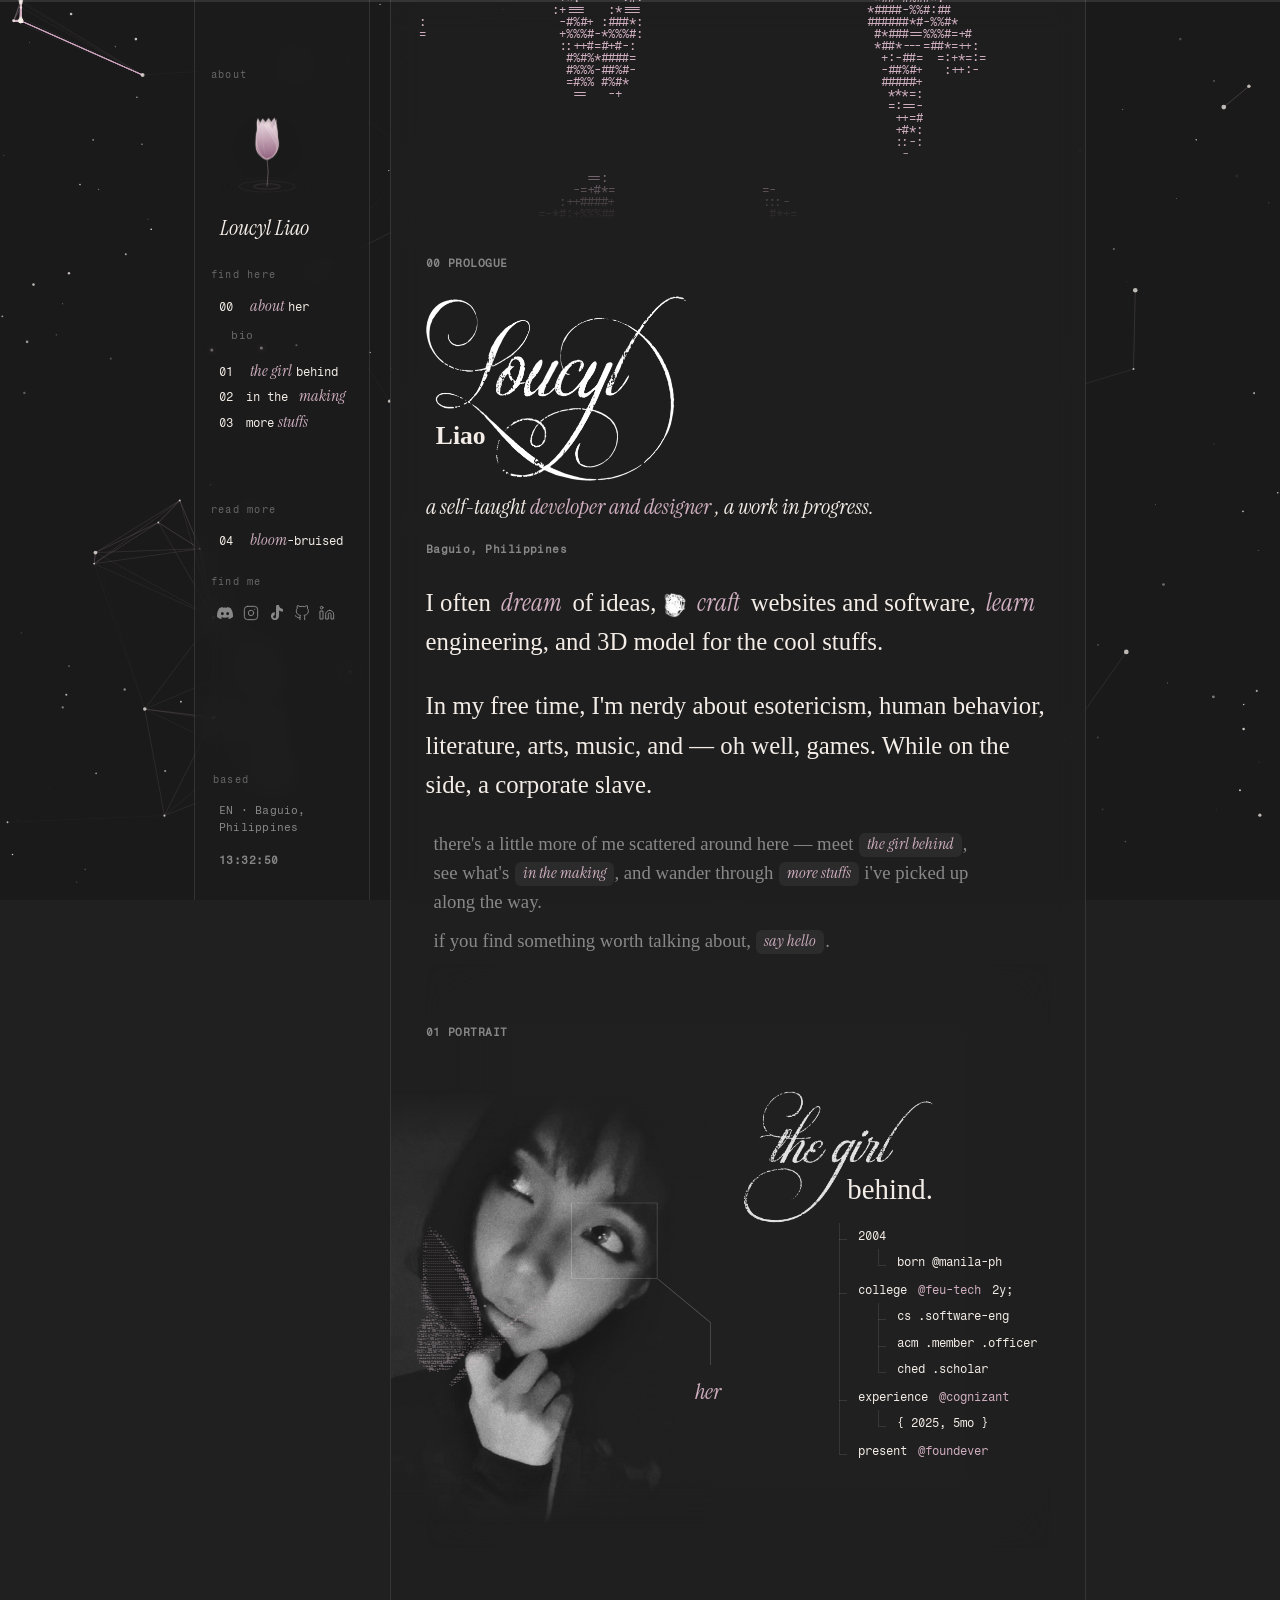
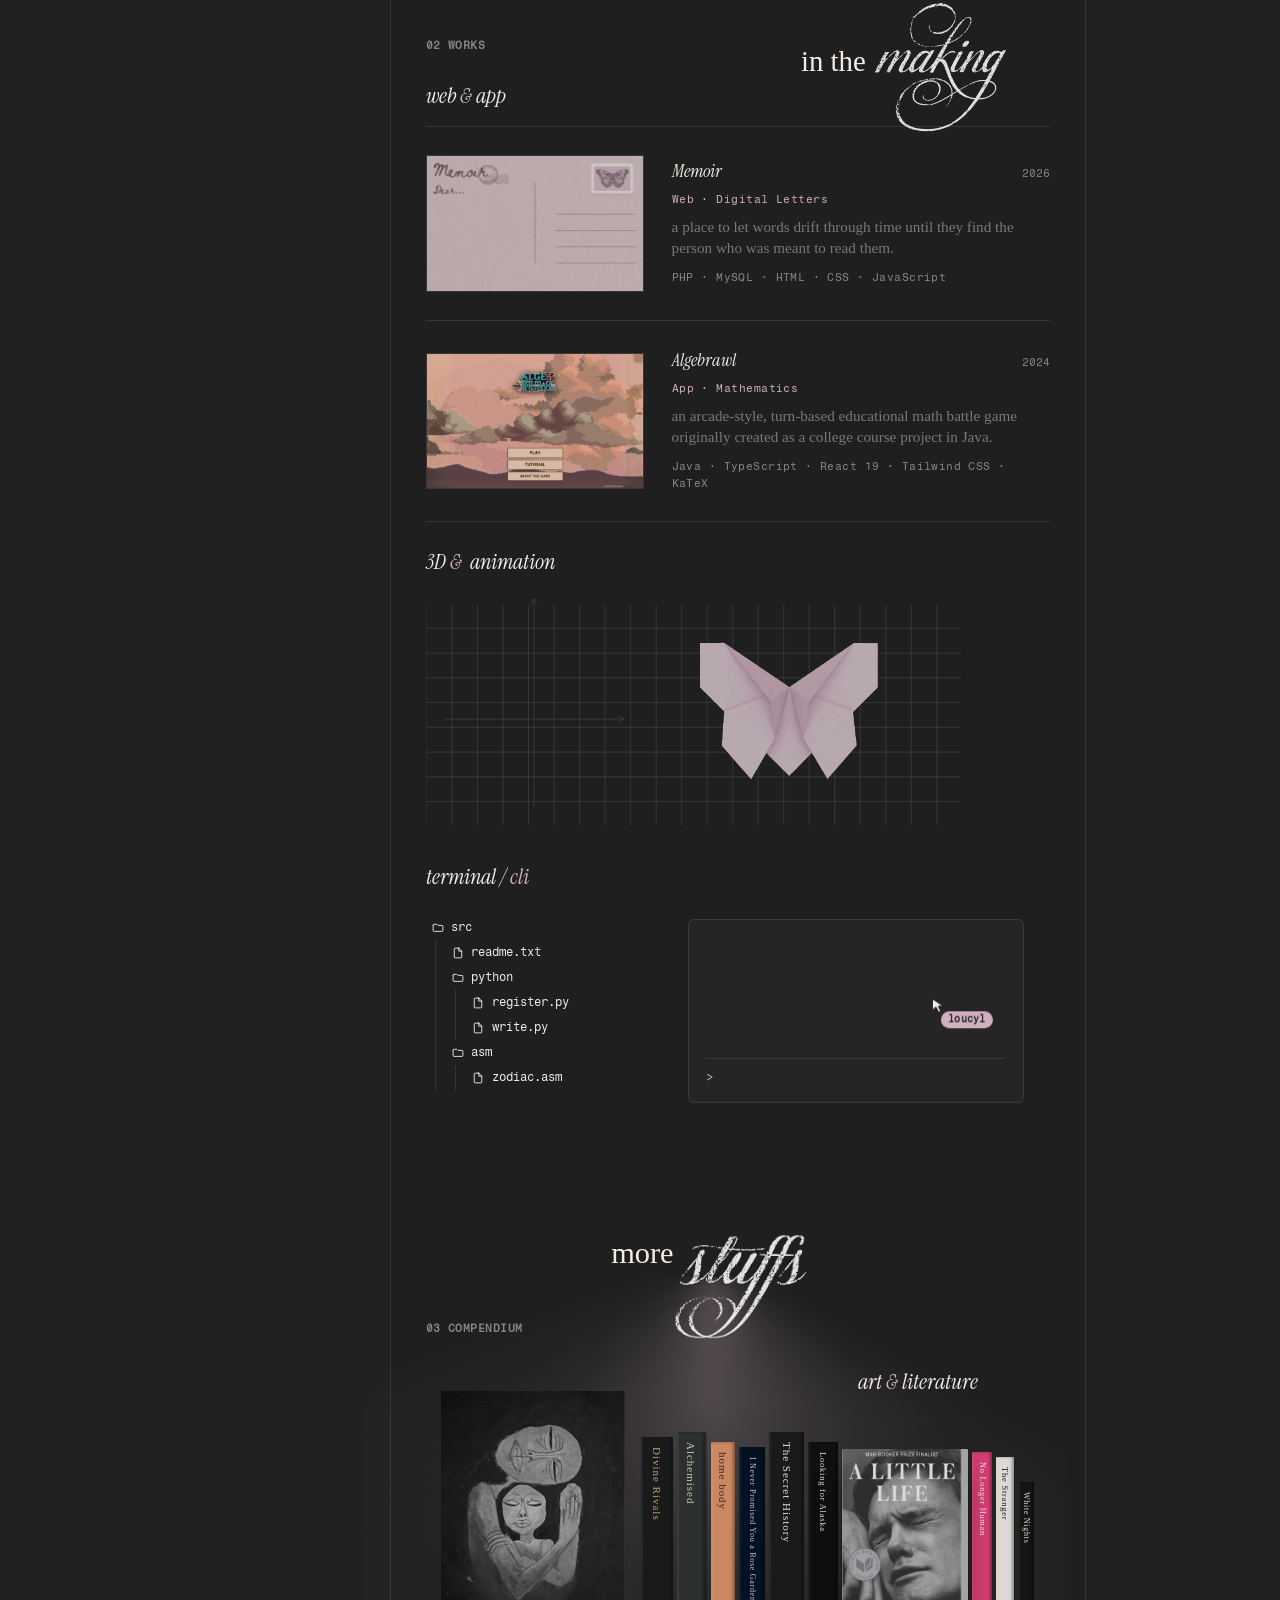
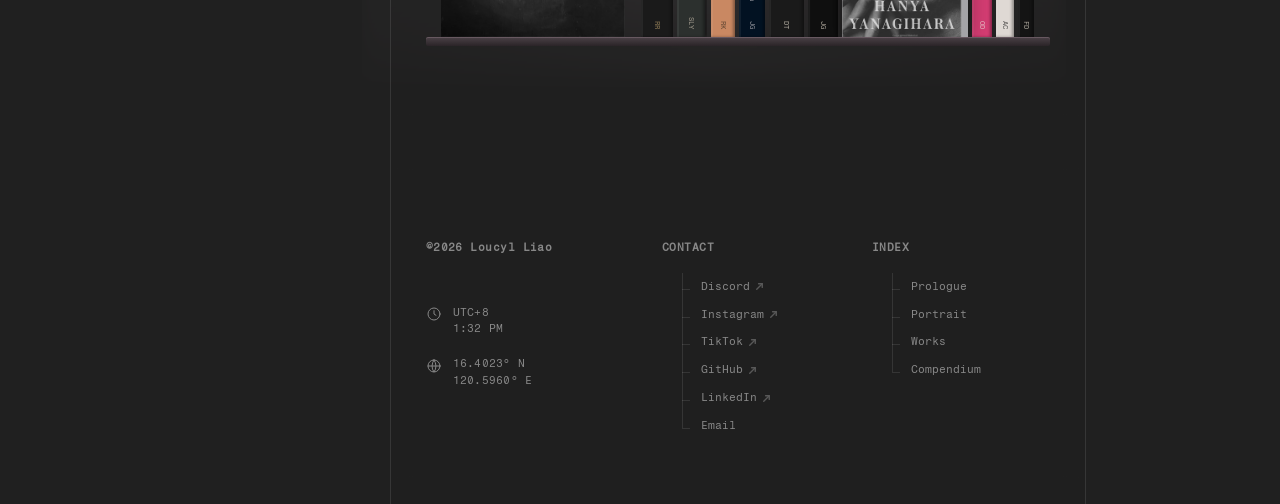
==== index.html @ 908c6b2d "updated metadata" ====
<!DOCTYPE html>
    <html lang="en">
        <head>
        <meta charset="UTF-8">
        <meta name="viewport" content="width=device-width, initial-scale=1">
        <meta name="theme-color" content="#d0afc0">

        <title>Loucyl Liao</title>
        <meta name="description" content="meet the girl behind, see what's in the making, wander through more stuffs i've picked up along the way, or say hello at liaoloucyl@gmail.com">
        <meta name="author" content="Loucyl Liao">
        <meta name="robots" content="index, follow">

        <link rel="canonical" href="https://loucyl.space/">

        <link rel="icon" href="/favicon.ico" sizes="any">
        <link rel="icon" type="image/png" href="attachments/logo.png">
        <link rel="apple-touch-icon" href="attachments/logo.png">

        <meta property="og:type" content="profile">
        <meta property="og:title" content="Loucyl Liao">
        <meta property="og:description" content="developer and designer, a work in progress.">
        <meta property="og:url" content="https://loucyl.space/">
        <meta property="og:image" content="https://loucyl.space/attachments/loucyl_profile.png">
        <meta property="og:image:alt" content="Loucyl Liao">

        <meta name="twitter:card" content="summary">
        <meta name="twitter:title" content="Loucyl Liao">
        <meta name="twitter:description" content="developer and designer, a work in progress.">
        <meta name="twitter:image" content="https://loucyl.space/attachments/loucyl_profile.png">
        <meta name="twitter:image:alt" content="Loucyl Liao">

        <link rel="stylesheet" href="https://cdnjs.cloudflare.com/ajax/libs/KaTeX/0.16.9/katex.min.css">
        <script defer src="https://cdnjs.cloudflare.com/ajax/libs/KaTeX/0.16.9/katex.min.js"></script>
        <script src="https://unpkg.com/lenis@1.1.14/dist/lenis.min.js"></script>

        <link rel="stylesheet" href="style.css">
        <link rel="stylesheet" href="mobile.css">

        <script type="application/ld+json">
        {
            "@context": "https://schema.org",
            "@type": "ProfilePage",
            "mainEntity": {
                "@type": "Person",
                "@id": "https://loucyl.space/#person",
                "name": "Loucyl Liao",
                "description": "Developer and designer based in Baguio, Philippines.",
                "url": "https://loucyl.space/",
                "image": "https://loucyl.space/attachments/loucyl_profile.png",
                "sameAs": [
                    "https://github.com/loucylliao",
                    "https://www.linkedin.com/in/loucylliao",
                    "https://www.instagram.com/lovceyl",
                    "https://www.tiktok.com/@loucyl"
                ]
            }
        }
        </script>
    </head>
    <body>
        <div class="page-progress" aria-hidden="true"><span id="page-progress-bar"></span></div>
        <header class="mobile-header">
            <div class="mobile-progress" aria-hidden="true"><span id="mobile-progress-bar"></span></div>
            <img src="attachments/logo.png" alt="">
            <a href="#intro" class="mobile-brand">Loucyl Liao</a>
            <button class="mobile-menu-btn" id="mobile-menu-btn" type="button"
                    aria-label="Open menu" aria-expanded="false" aria-controls="sidebar">
                <svg viewBox="0 0 24 24" fill="none" stroke="currentColor" stroke-width="1.5" stroke-linecap="round" aria-hidden="true">
                    <path d="M5 9h14M5 15h14"/>
                </svg>
            </button>
        </header>
        <div class="sidebar-scrim" id="sidebar-scrim"></div>

        <nav class="sidebar" id="sidebar" aria-label="Sidebar">
            <p class="sidebar-label">about</p>
            <canvas id="lotus-logo" class="sidebar-logo"></canvas>
            <h2 class="hero-subtitle">Loucyl Liao</h2>

            <div class="sidebar-nav-wrap sidebar-nav-wrap--sections">
                <p class="sidebar-label">find here</p>
                <ol class="nav-list">

                    <li class="nav-item" data-section="intro">
                        <a href="#intro"><span class="nav-num">00</span><span class="accent">about</span>her</a>
                        <ul class="sub-nav">
                            <li data-spot="#intro .bio:not(.bio-closer)">bio</li>
                        </ul>
                    </li>

                    <li class="nav-item" data-section="about">
                        <a href="#about"><span class="nav-num">01</span><span class="accent">the girl</span> behind</a>
                        <ul class="sub-nav">
                            <li data-spot="#about .tree > li:nth-child(2)">college</li>
                            <li data-spot="#about .tree > li:nth-child(3)">experience</li>
                            <li data-spot="#about .her-button">biography</li>
                        </ul>
                    </li>

                    <li class="nav-item" data-section="projects">
                        <a href="#projects"><span class="nav-num">02</span><span class="nav-title">in the <span class="accent">making</span></span></a>
                        <ul class="sub-nav">
                            <li data-spot="#projects .project-list">web &amp; app</li>
                            <li data-spot="#projects .art-section">3D &amp; animation</li>
                            <li data-spot="#terminal-demo .file-tree">terminal/cli</li>
                        </ul>
                    </li>

                    <li class="nav-item" data-section="more_stuffs">
                        <a href="#more_stuffs"><span class="nav-num">03</span>more <span class="accent">stuffs</span></a>
                        <ul class="sub-nav">
                            <li data-spot=".shelf-painting">painting</li>
                            <li data-spot=".shelf-books .book-group">library</li>
                        </ul>
                    </li>
                </ol>
            </div>

            <div class="sidebar-nav-wrap">
                <p class="sidebar-label">read more</p>
                <ol class="nav-list">
                    <li class="nav-item">
                        <a class="nav-item-link--joined" href="#about" data-project="biography">
                            <span class="nav-num">04</span><span><span class="accent">bloom</span>-bruised</span>
                        </a>
                    </li>
                </ol>
            </div>

            <div class="sidebar-social-wrap">
                <p class="sidebar-label">find me</p>
                <div class="sidebar-social">
                    <a href="https://discord.com/users/1308114843513000000" target="_blank" rel="noopener" aria-label="Discord">
                        <svg viewBox="0 0 24 24" fill="currentColor" aria-hidden="true">
                            <path d="M20.317 4.37a19.79 19.79 0 0 0-4.885-1.515.074.074 0 0 0-.079.037c-.21.375-.444.864-.608 1.25a18.27 18.27 0 0 0-5.487 0 12.64 12.64 0 0 0-.617-1.25.077.077 0 0 0-.079-.037A19.736 19.736 0 0 0 3.677 4.37a.07.07 0 0 0-.032.027C.533 9.046-.32 13.58.099 18.057a.082.082 0 0 0 .031.057 19.9 19.9 0 0 0 5.993 3.03.078.078 0 0 0 .084-.028 14.09 14.09 0 0 0 1.226-1.994.076.076 0 0 0-.041-.106 13.107 13.107 0 0 1-1.872-.892.077.077 0 0 1-.008-.128 10.2 10.2 0 0 0 .372-.292.074.074 0 0 1 .077-.01c3.928 1.793 8.18 1.793 12.062 0a.074.074 0 0 1 .078.01c.12.098.246.198.373.292a.077.077 0 0 1-.006.127 12.299 12.299 0 0 1-1.873.892.077.077 0 0 0-.041.107c.36.698.772 1.362 1.225 1.993a.076.076 0 0 0 .084.028 19.839 19.839 0 0 0 6.002-3.03.077.077 0 0 0 .032-.054c.5-5.177-.838-9.674-3.549-13.66a.061.061 0 0 0-.031-.03zM8.02 15.33c-1.183 0-2.157-1.085-2.157-2.419 0-1.333.956-2.419 2.157-2.419 1.21 0 2.176 1.096 2.157 2.42 0 1.333-.956 2.418-2.157 2.418zm7.975 0c-1.183 0-2.157-1.085-2.157-2.419 0-1.333.955-2.419 2.157-2.419 1.21 0 2.176 1.096 2.157 2.42 0 1.333-.946 2.418-2.157 2.418z"/>
                        </svg>
                    </a>
                    <a href="https://instagram.com/lovceyl" target="_blank" rel="noopener" aria-label="Instagram">
                        <svg viewBox="0 0 24 24" fill="none" stroke="currentColor" stroke-width="1.5" stroke-linecap="round" stroke-linejoin="round" aria-hidden="true">
                            <rect x="2" y="2" width="20" height="20" rx="5" ry="5"/>
                            <path d="M16 11.37A4 4 0 1 1 12.63 8 4 4 0 0 1 16 11.37z"/>
                            <line x1="17.5" y1="6.5" x2="17.51" y2="6.5"/>
                        </svg>
                    </a>
                    <a href="https://www.tiktok.com/@loucyl" target="_blank" rel="noopener" aria-label="TikTok">
                        <svg viewBox="0 0 24 24" fill="currentColor" aria-hidden="true">
                            <path d="M12.525.02c1.31-.02 2.61-.01 3.91-.02.08 1.53.63 3.09 1.75 4.17 1.12 1.11 2.7 1.62 4.24 1.79v4.03c-1.44-.05-2.89-.35-4.2-.97-.57-.26-1.1-.59-1.62-.93-.01 2.92.01 5.84-.02 8.75-.08 1.4-.54 2.79-1.51 3.82-1.55 1.71-4.02 2.25-6.24 1.74-2.28-.52-4.1-2.52-4.38-4.85-.04-.5-.06-1-.02-1.49.24-2.57 2.41-4.72 4.96-5.01.27-.03.54-.05.81-.04.01 1.48-.04 2.96-.04 4.44-1 .05-2.03.7-2.28 1.71-.29 1.04.3 2.19 1.3 2.58.98.4 2.28-.07 2.7-1.05.14-.25.16-.54.17-.83.01-4.61.01-9.21.01-13.82z"/>
                        </svg>
                    </a>
                    <a href="https://github.com/loucylliao" target="_blank" rel="noopener" aria-label="GitHub">
                        <svg viewBox="0 0 24 24" fill="none" stroke="currentColor" stroke-width="1.5" stroke-linecap="round" stroke-linejoin="round" aria-hidden="true">
                            <path d="M9 19c-5 1.5-5-2.5-7-3m14 6v-3.87a3.37 3.37 0 0 0-.94-2.61c3.14-.35 6.44-1.54 6.44-7A5.44 5.44 0 0 0 20 4.77 5.07 5.07 0 0 0 19.91 1S18.73.65 16 2.48a13.38 13.38 0 0 0-7 0C6.27.65 5.09 1 5.09 1A5.07 5.07 0 0 0 5 4.77a5.44 5.44 0 0 0-1.5 3.78c0 5.42 3.3 6.61 6.44 7A3.37 3.37 0 0 0 9 18.13V22"/>
                        </svg>
                    </a>
                    <a href="https://linkedin.com/in/loucylliao" target="_blank" rel="noopener" aria-label="LinkedIn">
                        <svg viewBox="0 0 24 24" fill="none" stroke="currentColor" stroke-width="1.5" stroke-linecap="round" stroke-linejoin="round" aria-hidden="true">
                            <path d="M16 8a6 6 0 0 1 6 6v7h-4v-7a2 2 0 0 0-2-2 2 2 0 0 0-2 2v7h-4v-7a6 6 0 0 1 6-6z"/>
                            <rect x="2" y="9" width="4" height="12"/>
                            <circle cx="4" cy="4" r="2"/>
                        </svg>
                    </a>
                </div>
            </div>

            <div class="sidebar-bottom">
                <div class="sidebar-footer">
                    <p class="sidebar-label">based</p>
                    <p class="sidebar-locale">EN · Baguio,<br>Philippines</p>
                    <p class="sidebar-clock" id="sidebar-clock">--:--:-- --</p>
                </div>

            </div>

            <button class="sidebar-close" type="button" aria-label="Close menu">
                <svg viewBox="0 0 12 12" fill="none" stroke="currentColor" stroke-width="1.4" stroke-linecap="round" aria-hidden="true">
                    <path d="M2.5 2.5 L9.5 9.5 M9.5 2.5 L2.5 9.5"/>
                </svg>
            </button>
        </nav>



        <main class="main-content">
            <div class="ascii-banner">
                <pre id="ascii-animation"></pre>
            </div>
        <div class="content-wrapper">

            <!-- Hero Section -->
            <section id="intro" class="hero">
                <p class="section-title">00 PROLOGUE</p>
                <h1 class="logo-heading">
                    <span class="logo-img-wrap"><img src="attachments/texts/loucyl_text.png" alt="Loucyl" loading="eager" fetchpriority="high"></span>
                    <span class="logo-text">Liao</span>
                </h1>
                <h2 class="hero-subtitle">a self-taught<span class="accent">developer and designer</span>, a work in progress.</h2>
                <p class="section-title">Baguio, Philippines</p>
                <p class="bio">
                    I often <span class="accent">dream</span> of ideas, <img src="attachments/texts/scribble.gif" alt="" class="scribble-icon">
                    <span class="accent">craft</span> websites and software, <span class="accent">learn</span> engineering,
                    and 3D model for the cool stuffs.
                </p>
                <p class="bio">
                    In my free time, I'm nerdy about esotericism, human behavior,
                    literature, arts, music, and — oh well, games. While on the side, a corporate slave.
                </p>
                <p class="bio bio-closer">
                    there's a little more of me scattered around here —
                    meet <a class="bio-chip" href="#about">the girl behind</a>,
                    see what's <a class="bio-chip" href="#projects">in the making</a>,
                    and wander through <a class="bio-chip" href="#more_stuffs">more stuffs</a>
                    i've picked up along the way.
                </p>
                <p class="bio bio-closer">
                    if you find something worth talking about,
                    <a class="bio-chip" href="mailto:liaoloucyl@gmail.com">say hello</a>.
                </p>
            </section>

            <!-- About Section -->
            <section id="about" class="about">
                <h2 class="section-title">01 PORTRAIT</h2>

                <div class="portrait-wrap">
                    <img class="about-portrait" src="attachments/portrait.png" alt="loucyl" loading="eager" fetchpriority="high">
                    <pre id="butterfly-animation" class="ascii-butterfly"></pre>

                    <button class="her-button" type="button" data-project="biography" aria-label="Read her biography">
                        her
                    </button>
                </div>

                <div class="about-right">
                    <div class="about-logo">
                        <span class="logo-img-wrap"><img src="attachments/texts/the_girl.png" alt="the girl" loading="eager" fetchpriority="high"></span>
                        <span class="logo-text">behind.</span>
                    </div>

                    <ul class="tree">
                        <li>
                            <span class="tree-label">2004</span>
                            <ul>
                                <li><span class="tree-label">born @manila-ph</span></li>
                            </ul>
                        </li>
                        <li>
                            <span class="tree-label">college <span class="accent">@feu-tech</span> 2y;</span>
                            <ul>
                                <li><span class="tree-label">cs .software-eng</span></li>
                                <li><span class="tree-label">acm .member .officer</span></li>
                                <li><span class="tree-label">ched .scholar</span></li>
                            </ul>
                        </li>
                        <li>
                            <span class="tree-label">experience <span class="accent">@cognizant</span></span>
                            <ul>
                                <li><span class="tree-label">{ 2025, 5mo }</span></li>
                            </ul>
                        </li>
                        <li>
                            <span class="tree-label">present <span class="accent">@foundever</span></span>
                        </li>
                    </ul>
                </div>
            </section>

            <!-- Experience / Projects Section -->
            <section id="projects" class="projects">
                <h2 class="section-title">02 WORKS</h2>

                <div class="projects-header">
                    <h2 class="hero-subtitle">web<span class="accent">&</span>app</h2>
                    <div class="projects-logo">
                        <span class="logo-text">in the</span>
                        <span class="logo-img-wrap"><img src="attachments/texts/making.png" alt="making" loading="eager" fetchpriority="high"></span>
                    </div>
                </div>

                <ol class="project-list">
                    <li class="project-row" data-project="memoir" role="button" tabindex="0"
                        aria-label="Open Memoir project details">
                        <div class="project-thumb">
                            <img src="attachments/projects/memoir.png" alt="Memoir" loading="lazy">
                        </div>
                        <div class="project-body">
                            <div class="project-head">
                                <h3 class="project-name">Memoir</h3>
                                <span class="project-year-end">2026</span>
                            </div>
                            <p class="project-kind">Web · Digital Letters</p>
                            <p class="project-desc">
                                a place to let words drift through time
                                until they find the person who was meant to read them.
                            </p>
                            <p class="project-tags">PHP · MySQL · HTML · CSS · JavaScript</p>
                        </div>
                    </li>

                    <li class="project-row project-row--algebrawl" data-project="algebrawl" role="button" tabindex="0"
                        aria-label="Open Algebrawl project details">
                        <div class="project-thumb">
                            <img src="attachments/projects/algebrawl.png" alt="Algebrawl" loading="lazy">
                        </div>
                        <div class="project-body">
                            <div class="project-head">
                                <h3 class="project-name">Algebrawl</h3>
                                <span class="project-year-end">2024</span>
                            </div>
                            <p class="project-kind">App · Mathematics</p>
                            <p class="project-desc">
                                an arcade-style, turn-based educational math battle game
                                originally created as a college course project in Java.
                            </p>
                            <p class="project-tags">Java · TypeScript · React 19 · Tailwind CSS · KaTeX</p>
                        </div>
                    </li>
                </ol>

                <div class="art-section">
                    <div class="art-grid">

                        <figure class="art-item art-item-slot">
                            <canvas id="butterfly-curve"></canvas>
                        </figure>

                        <h2 class="art-subtitle">3D<span class="accent">&</span> animation</h2>

                        <span class="art-caption" id="curve-eq"></span>

                        <figure class="art-item art-item-butterfly">
                            <div class="art-butterfly-hybrid mode-static" id="art-butterfly-scene">
                                <img class="butterfly-layer butterfly-still" src="attachments/projects/butterfly_origami.png" alt="Butterfly origami (still)" loading="lazy">
                                <img class="butterfly-layer butterfly-gif" src="attachments/projects/butterfly_origami.gif" alt="" loading="lazy">
                                <canvas id="art-butterfly-canvas"></canvas>

                                <div class="hint hint--circle" style="--hint-top: 41%; --hint-left: 27%;">
                                    <span class="hint-dot"></span>
                                    <div class="hint-content"><p>click to play animation</p></div>
                                </div>

                                <div class="hint hint--square" style="--hint-top: 55%; --hint-left: 47%; --hint-delay: 0.5s;">
                                    <span class="hint-dot"></span>
                                    <div class="hint-content"><p>hold and grab</p></div>
                                </div>
                            </div>
                        </figure>
                    </div>
                </div>

                <!-- TERMINAL -->
                <h2 class="terminal-subtitle">terminal /<span class="accent">cli</span></h2>
                <div class="terminal-demo" id="terminal-demo">

                    <div class="file-tree">

                        <div class="tree-row tree-row--folder">
                            <svg class="tree-icon" viewBox="0 0 16 16" fill="none" stroke="currentColor" stroke-width="1.2" stroke-linecap="round" stroke-linejoin="round"><path d="M1.5 4.5v7a1 1 0 0 0 1 1h11a1 1 0 0 0 1-1v-6a1 1 0 0 0-1-1H8L6.5 3h-4a1 1 0 0 0-1 1z"/></svg>
                            <span>src</span>
                        </div>

                        <div class="tree-children">
                            <div class="tree-row tree-file" data-file="readme" data-type="txt">
                                <svg class="tree-icon" viewBox="0 0 16 16" fill="none" stroke="currentColor" stroke-width="1.2" stroke-linecap="round" stroke-linejoin="round"><path d="M9 1.5H4a1 1 0 0 0-1 1v11a1 1 0 0 0 1 1h8a1 1 0 0 0 1-1V5.5L9 1.5z"/><path d="M9 1.5v4h4"/></svg>
                                <span>readme.txt</span>
                            </div>
                            <div class="tree-row tree-row--folder">
                                <svg class="tree-icon" viewBox="0 0 16 16" fill="none" stroke="currentColor" stroke-width="1.2" stroke-linecap="round" stroke-linejoin="round"><path d="M1.5 4.5v7a1 1 0 0 0 1 1h11a1 1 0 0 0 1-1v-6a1 1 0 0 0-1-1H8L6.5 3h-4a1 1 0 0 0-1 1z"/></svg>
                                <span>python</span>
                            </div>

                            <div class="tree-children">
                                <div class="tree-row tree-file" data-file="register" data-type="py">
                                    <svg class="tree-icon" viewBox="0 0 16 16" fill="none" stroke="currentColor" stroke-width="1.2" stroke-linecap="round" stroke-linejoin="round"><path d="M9 1.5H4a1 1 0 0 0-1 1v11a1 1 0 0 0 1 1h8a1 1 0 0 0 1-1V5.5L9 1.5z"/><path d="M9 1.5v4h4"/></svg>
                                    <span>register.py</span>
                                </div>
                                <div class="tree-row tree-file" data-file="write" data-type="py">
                                    <svg class="tree-icon" viewBox="0 0 16 16" fill="none" stroke="currentColor" stroke-width="1.2" stroke-linecap="round" stroke-linejoin="round"><path d="M9 1.5H4a1 1 0 0 0-1 1v11a1 1 0 0 0 1 1h8a1 1 0 0 0 1-1V5.5L9 1.5z"/><path d="M9 1.5v4h4"/></svg>
                                    <span>write.py</span>
                                </div>
                            </div>

                            <div class="tree-row tree-row--folder">
                                <svg class="tree-icon" viewBox="0 0 16 16" fill="none" stroke="currentColor" stroke-width="1.2" stroke-linecap="round" stroke-linejoin="round"><path d="M1.5 4.5v7a1 1 0 0 0 1 1h11a1 1 0 0 0 1-1v-6a1 1 0 0 0-1-1H8L6.5 3h-4a1 1 0 0 0-1 1z"/></svg>
                                <span>asm</span>
                            </div>

                            <div class="tree-children">
                                <div class="tree-row tree-file" data-file="zodiac" data-type="asm">
                                    <svg class="tree-icon" viewBox="0 0 16 16" fill="none" stroke="currentColor" stroke-width="1.2" stroke-linecap="round" stroke-linejoin="round"><path d="M9 1.5H4a1 1 0 0 0-1 1v11a1 1 0 0 0 1 1h8a1 1 0 0 0 1-1V5.5L9 1.5z"/><path d="M9 1.5v4h4"/></svg>
                                    <span>zodiac.asm</span>
                                </div>
                            </div>
                        </div>
                    </div>

                    <div class="terminal terminal--preview">
                        <pre class="terminal-out"></pre>
                        <div class="terminal-prompt">
                            <span class="terminal-caret">&gt;</span>
                            <input class="terminal-in" type="text" autocomplete="off" autocorrect="off" autocapitalize="off" spellcheck="false" />
                        </div>
                    </div>

                </div>

            </section>

            <!-- More Stuffs Section -->
            <section id="more_stuffs" class="more_stuffs">
                <h2 class="section-title">03 COMPENDIUM</h2>

                <div class="more-stuffs-heading">
                    <span class="logo-text">more</span>
                    <span class="logo-img-wrap"><img src="attachments/texts/stuffs.png" alt="stuffs" loading="eager" fetchpriority="high"></span>
                    <div class="shelf-spotlight" aria-hidden="true"></div>
                </div>

                <h2 class="terminal-subtitle">art<span class="accent">&</span>literature</h2>

                <div class="shelf shelf-books">
                    <div class="shelf-row">

                        <figure class="shelf-painting">
                            <div class="art-thumb">
                                <img src="attachments/books_artwork/painting.png" alt="Painting" loading="lazy">
                            </div>
                        </figure>

                        <div class="book-group">
                            <button class="book book-divinerivals" type="button" data-title="Divine Rivals" data-author="Rebecca Ross" aria-label="Divine Rivals by Rebecca Ross">
                                <span class="book-spine" aria-hidden="true">
                                    <span class="book-title">Divine Rivals</span>
                                    <span class="book-author">RR</span>
                                </span>
                                <img class="book-cover" src="attachments/books_artwork/divinerivals.jpg" alt="" loading="lazy">
                            </button>
                            <button class="book book-alchemised" type="button" data-title="Alchemised" data-author="SenLinYu" aria-label="Alchemised by SenLinYu">
                                <span class="book-spine" aria-hidden="true">
                                    <span class="book-title">Alchemised</span>
                                    <span class="book-author">SLY</span>
                                </span>
                                <img class="book-cover" src="attachments/books_artwork/alchemised.jpg" alt="" loading="lazy">
                            </button>
                            <button class="book book-homebody" type="button" data-title="home body" data-author="Rupi Kaur" aria-label="home body by Rupi Kaur">
                                <span class="book-spine" aria-hidden="true">
                                    <span class="book-title">home body</span>
                                    <span class="book-author">RK</span>
                                </span>
                                <img class="book-cover" src="attachments/books_artwork/homebody.jpg" alt="" loading="lazy">
                            </button>
                            <button class="book book-ineverpromised" type="button" data-title="I Never Promised You a Rose Garden" data-author="Joanne Greenberg" aria-label="I Never Promised You a Rose Garden by Joanne Greenberg">
                                <span class="book-spine" aria-hidden="true">
                                    <span class="book-title">I Never Promised You a Rose Garden</span>
                                    <span class="book-author">JG</span>
                                </span>
                                <img class="book-cover" src="attachments/books_artwork/ineverpromisedyouarosegarden.jpg" alt="" loading="lazy">
                            </button>
                            <button class="book book-thesecrethistory" type="button" data-title="The Secret History" data-author="Donna Tartt" aria-label="The Secret History by Donna Tartt">
                                <span class="book-spine" aria-hidden="true">
                                    <span class="book-title">The Secret History</span>
                                    <span class="book-author">DT</span>
                                </span>
                                <img class="book-cover" src="attachments/books_artwork/thesecrethistory.jpg" alt="" loading="lazy">
                            </button>
                        </div>

                        <div class="book-group">
                            <button class="book book-lookingforalaska" type="button" data-title="Looking for Alaska" data-author="John Green" aria-label="Looking for Alaska by John Green">
                                <span class="book-spine" aria-hidden="true">
                                    <span class="book-title">Looking for Alaska</span>
                                    <span class="book-author">JG</span>
                                </span>
                                <img class="book-cover" src="attachments/books_artwork/lookingforalaska.jpg" alt="" loading="lazy">
                            </button>
                            <button class="book book-alittlelife is-front" type="button" data-title="A Little Life" data-author="Hanya Yanagihara" aria-label="A Little Life by Hanya Yanagihara">
                                <span class="book-spine" aria-hidden="true">
                                    <span class="book-title">A Little Life</span>
                                    <span class="book-author">HY</span>
                                </span>
                                <img class="book-cover" src="attachments/books_artwork/alittlelife.jpg" alt="" loading="lazy">
                            </button>
                            <button class="book book-nolongerhuman" type="button" data-title="No Longer Human" data-author="Osamu Dazai" aria-label="No Longer Human by Osamu Dazai">
                                <span class="book-spine" aria-hidden="true">
                                    <span class="book-title">No Longer Human</span>
                                    <span class="book-author">OD</span>
                                </span>
                                <img class="book-cover" src="attachments/books_artwork/nolongerhuman.jpg" alt="" loading="lazy">
                            </button>
                            <button class="book book-thestranger" type="button" data-title="The Stranger" data-author="Albert Camus" aria-label="The Stranger by Albert Camus">
                                <span class="book-spine" aria-hidden="true">
                                    <span class="book-title">The Stranger</span>
                                    <span class="book-author">AC</span>
                                </span>
                                <img class="book-cover" src="attachments/books_artwork/thestranger.jpg" alt="" loading="lazy">
                            </button>
                            <button class="book book-whitenights" type="button" data-title="White Nights" data-author="Fyodor Dostoevsky" aria-label="White Nights by Fyodor Dostoevsky">
                                <span class="book-spine" aria-hidden="true">
                                    <span class="book-title">White Nights</span>
                                    <span class="book-author">FD</span>
                                </span>
                                <img class="book-cover" src="attachments/books_artwork/whitenights.jpg" alt="" loading="lazy">
                            </button>
                        </div>

                    </div>
                    <div class="shelf-board" aria-hidden="true"></div>
                </div>
            </section>
        </div>
        </main>

        <footer class="site-footer">
            <div class="footer-grid">

                <div class="footer-id">
                    <p class="footer-copyright">©2026 Loucyl Liao</p>

                    <div class="footer-meta">
                        <div class="footer-meta-row">
                            <svg class="footer-meta-icon" viewBox="0 0 24 24" fill="none" stroke="currentColor" stroke-width="1.5" stroke-linecap="round" stroke-linejoin="round">
                                <circle cx="12" cy="12" r="9"/>
                                <path d="M12 7v5l3 2"/>
                            </svg>
                            <div class="footer-meta-text">
                                <span>UTC+8</span>
                                <span class="footer-clock" id="footer-clock">--:-- --</span>
                            </div>
                        </div>

                        <div class="footer-meta-row">
                            <svg class="footer-meta-icon" viewBox="0 0 24 24" fill="none" stroke="currentColor" stroke-width="1.5" stroke-linecap="round" stroke-linejoin="round">
                                <circle cx="12" cy="12" r="9"/>
                                <path d="M3 12h18"/>
                                <path d="M12 3a15 15 0 0 1 0 18 15 15 0 0 1 0-18z"/>
                            </svg>
                            <div class="footer-meta-text">
                                <span>16.4023° N</span>
                                <span>120.5960° E</span>
                            </div>
                        </div>
                    </div>
                </div>

                <div class="footer-col">
                    <p class="footer-label">CONTACT</p>
                    <ul class="footer-list">
                        <li><a href="https://discord.com/users/1308114843513000000" target="_blank" rel="noopener">Discord<svg class="footer-arrow" viewBox="0 0 12 12" fill="none" stroke="currentColor" stroke-width="1.5" stroke-linecap="round" stroke-linejoin="round"><path d="M3 9L9 3"/><path d="M5 3h4v4"/></svg></a></li>
                        <li><a href="https://instagram.com/lovceyl" target="_blank" rel="noopener">Instagram<svg class="footer-arrow" viewBox="0 0 12 12" fill="none" stroke="currentColor" stroke-width="1.5" stroke-linecap="round" stroke-linejoin="round"><path d="M3 9L9 3"/><path d="M5 3h4v4"/></svg></a></li>
                        <li><a href="https://www.tiktok.com/@loucyl" target="_blank" rel="noopener">TikTok<svg class="footer-arrow" viewBox="0 0 12 12" fill="none" stroke="currentColor" stroke-width="1.5" stroke-linecap="round" stroke-linejoin="round"><path d="M3 9L9 3"/><path d="M5 3h4v4"/></svg></a></li>
                        <li><a href="https://github.com/loucylliao" target="_blank" rel="noopener">GitHub<svg class="footer-arrow" viewBox="0 0 12 12" fill="none" stroke="currentColor" stroke-width="1.5" stroke-linecap="round" stroke-linejoin="round"><path d="M3 9L9 3"/><path d="M5 3h4v4"/></svg></a></li>
                        <li><a href="https://linkedin.com/in/loucylliao" target="_blank" rel="noopener">LinkedIn<svg class="footer-arrow" viewBox="0 0 12 12" fill="none" stroke="currentColor" stroke-width="1.5" stroke-linecap="round" stroke-linejoin="round"><path d="M3 9L9 3"/><path d="M5 3h4v4"/></svg></a></li>
                        <li><a href="mailto:liaoloucyl@gmail.com">Email</a></li>
                    </ul>
                </div>

                <div class="footer-col">
                    <p class="footer-label">INDEX</p>
                    <ul class="footer-list">
                        <li><a href="#intro">Prologue</a></li>
                        <li><a href="#about">Portrait</a></li>
                        <li><a href="#projects">Works</a></li>
                        <li><a href="#more_stuffs">Compendium</a></li>
                    </ul>
                </div>

            </div>
        </footer>

        <!-- TERMINAL MODAL -->
        <div class="terminal-modal" id="terminal-modal" hidden>
            <div class="terminal-modal-backdrop" data-terminal-close></div>

            <div class="terminal-modal-window" role="dialog" aria-modal="true" aria-labelledby="terminal-modal-label">
                <div class="terminal-modal-header">
                    <span class="terminal-modal-title" id="terminal-modal-label">
                        loucyl@admin: ~
                        <span class="terminal-modal-file" id="terminal-modal-file"></span>
                    </span>
                    <button class="terminal-modal-close" type="button" aria-label="Close terminal" data-terminal-close>
                        <svg viewBox="0 0 16 16" fill="none" stroke="currentColor" stroke-width="1.5"
                             stroke-linecap="round" aria-hidden="true">
                            <path d="M4 4L12 12M12 4L4 12"/>
                        </svg>
                    </button>
                </div>

                <pre class="terminal-out" id="terminal-modal-out"></pre>

                <div class="terminal-prompt">
                    <span class="terminal-caret">&gt;</span>
                    <input class="terminal-in" id="terminal-modal-in" type="text"
                           autocomplete="off" autocorrect="off" autocapitalize="off" spellcheck="false" />
                </div>
            </div>
        </div>

        <!-- PROJECT DETAIL SHEET -->
        <div class="project-sheet" id="project-sheet" hidden data-lenis-prevent>
            <div class="project-sheet-scrim" data-project-close></div>

            <article class="project-sheet-panel" role="dialog" aria-modal="true" aria-labelledby="project-sheet-title">
                <div class="sheet-progress" aria-hidden="true"><span id="sheet-progress-bar"></span></div>
                <header class="project-sheet-bar">
                    <span class="project-sheet-crumb">
                        <span class="crumb-name">Loucyl Liao</span>
                        <span class="crumb-sep">—</span>
                        <span class="crumb-project" id="project-sheet-crumb"></span>
                    </span>
                    <div class="project-sheet-actions">
                        <button class="project-sheet-fs" id="project-sheet-fs" type="button"
                            aria-label="Enter full screen" aria-pressed="false" hidden>
                            <svg class="fs-icon fs-icon--enter" viewBox="0 0 12 12" fill="none" stroke="currentColor"
                                stroke-width="1.4" stroke-linecap="round" stroke-linejoin="round" aria-hidden="true">
                                <path d="M1.5 4.5 V1.5 H4.5 M7.5 1.5 H10.5 V4.5 M10.5 7.5 V10.5 H7.5 M4.5 10.5 H1.5 V7.5"/>
                            </svg>
                            <svg class="fs-icon fs-icon--exit" viewBox="0 0 12 12" fill="none" stroke="currentColor"
                                stroke-width="1.4" stroke-linecap="round" stroke-linejoin="round" aria-hidden="true">
                                <path d="M4.5 1.5 V4.5 H1.5 M10.5 4.5 H7.5 V1.5 M7.5 10.5 V7.5 H10.5 M1.5 7.5 H4.5 V10.5"/>
                            </svg>
                        </button>
                        <button class="project-sheet-close" type="button" data-project-close aria-label="Close project">
                            <kbd>esc</kbd>
                            <svg viewBox="0 0 12 12" fill="none" stroke="currentColor" stroke-width="1.4"
                                stroke-linecap="round" aria-hidden="true">
                                <path d="M2.5 2.5 L9.5 9.5 M9.5 2.5 L2.5 9.5"/>
                            </svg>
                        </button>
                    </div>
                </header>

                <div class="project-sheet-scroll" data-lenis-prevent>
                    <div class="project-sheet-sandbox" id="project-sheet-sandbox">
                        <div class="project-body">
                            <p class="project-section-title">00 SANDBOX</p>
                        </div>
                        <figure class="project-sheet-banner" id="project-sheet-banner-figure">
                            <img id="project-sheet-banner" src="" alt="" loading="lazy">
                            <iframe
                                id="project-sheet-iframe"
                                src="about:blank"
                                title="Project preview"
                                loading="lazy"
                                sandbox="allow-scripts allow-same-origin"
                            ></iframe>
                        </figure>
                    </div>

                    <!-- ============ MEMOIR ============ -->
                    <section class="project-section" data-section="memoir" data-crumb="Memoir" hidden data-lenis-prevent>
                        <p class="project-sheet-meta">Web · Digital Letters</p>
                        <h2 class="project-sheet-title"><span class="accent">Memoir</span> — digital writing web app for letters that are meant to be found later.</h2>

                        <div class="project-body">
                            <div class="project-body-section">
                                <p class="project-section-title">01 BACKGROUND</p>
                                <p class="project-section-desc">
                                    This project began as a learning ground. It started with something
                                    as simple as building a login and sign-up system and connecting it
                                    to a database. I taught myself PHP and MySQL from scratch, figuring
                                    out authentication, sessions, database structures, and the rest of
                                    the backend as I built.
                                </p>
                                <p class="project-section-desc">
                                    Somewhere along the way, the project became a creative playground.
                                    I explored JavaScript animations and interactive effects, learned
                                    3D modeling, and experimented with different ways of bringing the
                                    interface to life. What began as an exercise in backend development
                                    gradually grew into a place where I could bring all those things
                                    together.
                                </p>
                            </div>
                            <div class="project-body-section">
                                <p class="project-section-title">02 CONCEPT</p>
                                <p class="project-section-desc">
                                    Memoir began with a question I never quite knew how to answer —
                                    do I say this now, or do I wait? And if I wait, what am I waiting
                                    for? A better moment? A little more courage? The moment when
                                    someone is finally ready to hear what I have to say? Some words
                                    felt too early for the current; perhaps words could simply be left
                                    somewhere, drifting quietly until the time was right.
                                </p>
                                <p class="project-section-desc">
                                    Some words wait years to be understood. Not because they're
                                    complicated — because we have to live past them before they make
                                    sense. A promise grows stronger when it's remembered years later.
                                    A flower is lovelier when it's grown from a seed someone planted
                                    without knowing if it would bloom.
                                </p>
                                <p class="project-section-desc">
                                    I kept thinking: how romantic would it be, to receive something
                                    from years ago? From someone who thought of you then, before they
                                    knew who you'd become. Or from yourself — a letter from a day
                                    you've long forgotten, arriving when you finally need it.
                                </p>
                            </div>
                        </div>

                        <div class="project-sheet-meta-grid">
                            <div class="sheet-meta-col">
                                <p class="sheet-meta-label">Role</p>
                                <p class="sheet-meta-value">Designer &amp; developer — frontend, backend, database</p>
                            </div>
                            <div class="sheet-meta-col">
                                <p class="sheet-meta-label">Stack</p>
                                <p class="sheet-meta-value">PHP · MySQL · HTML · CSS · JavaScript</p>
                            </div>
                            <div class="sheet-meta-col">
                                <p class="sheet-meta-label">Year</p>
                                <p class="sheet-meta-value">2026</p>
                            </div>
                        </div>

                        <div class="project-sheet-meta-grid project-sheet-meta-grid--single">
                            <div class="sheet-meta-col">
                                <p class="sheet-meta-label">Status</p>
                                <p class="sheet-meta-value">In progress</p>
                            </div>
                        </div>
                    </section>

                    <!-- ============ ALGEBRAWL ============ -->
                    <section class="project-section" data-section="algebrawl" data-crumb="Algebrawl" hidden data-lenis-prevent>
                        <p class="project-sheet-meta">App · Mathematics</p>
                        <h2 class="project-sheet-title"><span class="accent">Algebrawl</span> — an arcade-style, turn-based educational math battle game.</h2>

                        <div class="project-body">
                            <div class="project-body-section">
                                <p class="project-section-title">01 BACKGROUND</p>
                                <p class="project-section-desc">
                                    Algebrawl began as a college course project in Java. The goal was
                                    simple: make math practice feel like a game. Instead of worksheets,
                                    you duel legendary mathematicians — every attack is a problem you
                                    have to solve first, and every mistake costs you a life.
                                </p>
                                <p class="project-section-desc">
                                    It was later rebuilt for the browser with React 19 and TypeScript.
                                    The full arcade experience came with it — crisp math formulas,
                                    retro 8-bit sound effects, a responsive 4:3 canvas, and a save
                                    system so you can pick up where you left off.
                                </p>
                            </div>

                            <div class="project-body-section">
                                <p class="project-section-title">02 CONCEPT</p>
                                <p class="project-section-desc">
                                    Three bosses, each built around the topics they pioneered. Every
                                    duel escalates — the later the legend, the harder the math.
                                </p>

                                <div class="boss-list">
                                    <div class="boss-entry">
                                        <div class="boss-id">
                                            <p class="boss-name">Carl Gauss</p>
                                            <span class="boss-title">Prince of <br> Mathematicians</span>
                                        </div>
                                        <p class="boss-topics">
                                            Linear equations, sum &amp; product algebraic systems,
                                            2×2 linear systems.
                                        </p>
                                    </div>

                                    <div class="boss-entry">
                                        <div class="boss-id">
                                            <p class="boss-name">Isaac Newton</p>
                                            <span class="boss-title">Father of Modern <br> Physics</span>
                                        </div>
                                        <p class="boss-topics">
                                            Difference of squares, polynomial roots, matrix determinants,
                                            Newtonian mechanics, kinematics.
                                        </p>
                                    </div>

                                    <div class="boss-entry">
                                        <div class="boss-id">
                                            <p class="boss-name">Fibonacci</p>
                                            <span class="boss-title">Father of Western Mathematics</span>
                                        </div>
                                        <p class="boss-topics">
                                            Fibonacci sequence deduction, position indexing, quadratic
                                            equations, series summations.
                                        </p>
                                    </div>
                                </div>
                            </div>
                        </div>

                        <div class="project-sheet-meta-grid">
                            <div class="sheet-meta-col">
                                <p class="sheet-meta-label">Role</p>
                                <p class="sheet-meta-value">Concept &amp; early Java scaffolding</p>
                            </div>
                            <div class="sheet-meta-col">
                                <p class="sheet-meta-label">Stack</p>
                                <p class="sheet-meta-value">Java · TypeScript · React 19 · Tailwind CSS · KaTeX</p>
                            </div>
                            <div class="sheet-meta-col">
                                <p class="sheet-meta-label">Year</p>
                                <p class="sheet-meta-value">2024</p>
                            </div>
                        </div>

                        <div class="project-sheet-meta-grid project-sheet-meta-grid--single">
                            <div class="sheet-meta-col">
                                <p class="sheet-meta-label">Status</p>
                                <p class="sheet-meta-value">
                                    Live on Vercel —
                                    <a href="https://algebrawl.vercel.app" target="_blank" rel="noopener">algebrawl.vercel.app</a>
                                </p>
                            </div>
                        </div>
                    </section>

                    <!-- ============ BIOGRAPHY ============ -->
                    <section class="project-section" data-section="biography" data-crumb="bloom-bruised" data-sheet-fullscreen="true" hidden data-lenis-prevent>
                        <p class="project-sheet-meta">Biography · Longform</p>
                        <figure class="project-sheet-hero">
                            <img src="attachments/texts/bloom_bruised.png" alt="bloom &amp; bruised" loading="lazy">
                        </figure>

                        <div class="project-body">
                            <div class="project-body-section">
                                <canvas id="lotus-bio" class="bio-lotus" tabindex="0" role="button" aria-label="lotus"></canvas>
                                <p class="bio-opener">tender from the violence of becoming.</p>
                                <p class="project-section-title">00 PROLOGUE</p>
                                <p class="project-section-desc">
                                    I was exposed to technology pretty much the day I was born. My dad is a
                                    computer mechanic, so computers have always just been there. Wires,
                                    keyboards, random capacitors, fixing things, breaking things, and the
                                    occasional <em>"don't touch that."</em> So I didn't. And anyway, I was
                                    way too busy being <span class="accent">that kid</span>. I grew up with a stupid
                                    amount of self-pressure to study, and just being genuinely curious about
                                    everything. If there was a club, competition, or activity happening
                                    somewhere, there was a decent chance I'd try to get involved.
                                </p>
                                <p class="project-section-desc">
                                    I did journalism and was selected to compete in sportswriting, joined
                                    math quiz bees and placed an award for my school, danced, cheerdance,
                                    contemporary, and won competitions, played badminton, joined student
                                    government, every side quest possible.
                                </p>
                                <p class="project-section-desc">
                                    I also picked up the ukulele, then I thought, <em>you know what would
                                    be even cooler? become a violinist.</em> I liked classical music, but
                                    the classical music instrument did not like me. I tried, though. Very
                                    bravely. Very unsuccessfully.
                                </p>
                                <p class="project-section-desc">
                                    I liked being good at things — specially a nerd about math; oh I loved
                                    Trigonometry. I wanted the knowledge, skills, medals, the certificates,
                                    the good grades, then so was I a consistent honor student and had
                                    around four scholarships backing up my high school education.
                                </p>
                                <p class="project-section-desc">
                                    Not the best at everything, but good enough for what I could.
                                </p>
                                <p class="project-section-desc">
                                    <em>And computer was just there, hiding in plain sight, yet.</em> For
                                    the longest time, my dream was to be an <span class="accent">engineer</span>, without a concept.
                                </p>
                            </div>

                            <div class="project-body-section">
                                <p class="project-section-title">01 SAPARE AUDE</p>
                                <p class="project-section-desc">
                                    The very moment before I am about to choose a career, I discovered
                                    website builders—specifically the mandatory Carrd on K-pop Twitter.
                                </p>
                                <p class="project-section-desc">
                                    I got obsessed with making them look as premium as possible without
                                    actually having a premium account. I kept running into the free-plan
                                    limits and, in my infinite wisdom, decided the solution was to make
                                    more Gmail accounts. I think I made like ten. Okay, maybe not ten. But
                                    a lot. Eventually I got tired of fighting web builder's limitations
                                    and thought, <em>fuck it. I'll just learn <span class="accent">web development</span>.</em>
                                </p>
                                <p class="project-section-desc">
                                    So in my senior high school, I picked ICT because I thought, finally,
                                    I get to <em>really</em> code. But was it <em>really</em> code?
                                    Apparently, we set up networks, reformatted PCs, and made approximately
                                    twelve thousand LAN cables.
                                </p>
                                <p class="project-section-desc">
                                    So that wasn't so much fun.
                                </p>
                                <p class="project-section-desc">
                                    And here I told myself that if there was something I wouldn't do the
                                    way I did before, it would be doing ten things at once. But then I
                                    became the homeroom president. So coming with it, I ended up being the
                                    leader of group works, class activities, and school events. That was
                                    probably my first real experience with <span class="accent">leadership</span>
                                    — it was quite... an experience. I learned that leadership is not power or a title, it is
                                    a skill of bringing diversity to function around each other and <em>make
                                    something beautiful together.</em>
                                </p>
                            </div>

                            <div class="project-body-section">
                                <p class="project-section-title">02 EFFLORECENCE</p>
                                <p class="project-section-desc">
                                    Before I graduated from senior high, I got a CHED scholarship, which
                                    let me enroll at FEU Tech. I took BS <span class="accent">Computer Science</span> with a
                                    specialization in Software Engineering — a real commitment now,
                                    except it was towards existential crisis. And crisis I did.
                                </p>
                                <p class="project-section-desc">
                                    My first year humbled me.
                                </p>
                                <p class="project-section-desc">
                                    Coding was a freaking headache. Calculus was not fun. Java had
                                    approximately seventeen million things happening at once. Variables,
                                    nested loops, files connecting to other files, more files, and then
                                    another .java file because apparently one file was not enough.
                                </p>
                                <p class="project-section-desc">
                                    And I was like, <em>oh</em>, I like computer science. No, seriously,
                                    I liked the logic of Discrete Structures. I liked how straightforward
                                    assembly is and the simplicity of SQL's syntax. I loved the group
                                    experiments in physics too. Too, I did not love the two-hour online
                                    classes that came with the course. C++ and Data Structures from
                                    earlier year didn't exactly save me from Object Oriented Programming's
                                    obscurity either, but eventually things started clicking. By the time
                                    I thought I <em>really like</em> Computer Science, I had to
                                    drop out of college.
                                </p>
                            </div>

                            <div class="project-body-section">
                                <p class="project-section-title">03 PARANOIA</p>
                                <p class="project-section-desc">
                                    I got a job at Cognizant. Which sounds pretty cool when you say
                                    Cognizant, an AI and technology company and all that. Except I was a
                                    customer service representative.
                                </p>
                                <p class="project-section-desc">
                                    Everyday, I just wished I was that person installing software on my
                                    company laptop remotely, typing on notepad to tell me what to do on
                                    my end; so I didn't particularly like the work. Eventually I was
                                    jobless again. Then got a 9-to-5 sideline that had basically nothing
                                    to do with my career path. I hated that one too. Then I was jobless
                                    again.
                                </p>
                                <p class="project-section-desc">
                                    While I was lost, I wandered outside the realm of physical
                                    consciousness. <em>Why am I a different font of another Sagittarius
                                    I know? Why is dating a Gemini Venus like asking for emotional
                                    whiplash? And what does the numbers in my destiny matrix say about my
                                    karmic lessons?</em> I meditated to enter soul state and feel the
                                    universe in my skin, I prayed, and spoke to my spirit.
                                </p>
                                <p class="project-section-desc">
                                    I binged-watch things about quantum theory and levels of
                                    consciousness, reread The Stranger by Albert Camus to somehow gain a
                                    new perspective over and over, and sympathize to Osamu Dazai
                                    despite his prejudice; or maybe I'm just an INFJ, or mostly always
                                    sitting in between.
                                </p>
                                <p class="project-section-desc">
                                    And somewhere in all that <span class="accent">being lost</span> and <span class="accent">searching</span>, I built a
                                    foundation in knowing who I am, the power I hold in knowing what I
                                    want, and the safety in being connected to my <span class="accent">
                                        body, soul, and spirit</span>.
                                </p>
                            </div>

                            <div class="project-body-section">
                                <p class="project-section-title">04 ALCHEMY</p>
                                <p class="project-section-desc">
                                    I found my way back to my table. Although, remembering my passion
                                    again did not immediately make me productive. Sometimes being in
                                    front of my PC was about games, sometimes I'm leetcoding in Python.
                                    After the unspeakable amount of time I spent on games and nothing,
                                    I figured I was making myself braindead. I had a lot of potential.
                                    So the <span class="accent">potential</span> I learned.
                                </p>
                                <p class="project-section-desc">
                                    I started a project as a learning ground for backend development and
                                    database. There comes the birth of Memoir from the cells of PHP,
                                    MySQL, a lot of JavaScript, and... Blender—the butterfly origami was
                                    originally made for the letter writing web app. But eventually I had
                                    to ask myself, <em>"why the hell is there an origami butterfly in a
                                    letter-writing app?"</em> A postcard just made a lot more sense. People
                                    write letters. People send postcards. Postcards belong in mail. Case
                                    closed.
                                </p>
                                <p class="project-section-desc">
                                    Memoir was also partly an excuse to put something on my portfolio.
                                    And partly an excuse to update my portfolio. And partly because
                                    apparently I enjoy making websites about the fact that I make
                                    websites.
                                </p>
                            </div>

                            <div class="project-body-section">
                                <p class="project-section-title">05 SOULSTICE — PRONOIA</p>
                                <p class="project-section-desc">
                                    How sweet that I once would only put DNI in my carrd but now I'm
                                    writing my biography on my own website and pinning my creative works,
                                    in my own apartment in a brandnew city.
                                </p>
                                <p class="project-section-desc">
                                    I used to think the detours meant I was falling behind. The
                                    unfinished degree. The jobs I didn't want. The things I started and
                                    abandoned. The months where I played games and wondered what the hell
                                    I was doing. The strange spiritual rabbit holes. The hours spent
                                    trying to understand myself through astrology, consciousness,
                                    mathematics, and everything else I could find.
                                </p>
                                <p class="project-section-desc">
                                    Maybe that was also the origin story of Memoir — that a story only
                                    makes sense after being written. <em>A flower is lovelier when it's
                                    grown from a seed someone planted without knowing if it would
                                    bloom.</em>
                                </p>
                                <p class="project-section-desc">
                                    I've been bruised by a lot storms. I've lost some petals. I've grown
                                    in weird directions. I've had seasons where I thought absolutely
                                    nothing was happening, and then somehow <span class="accent">something grew anyway</span>—a
                                    dream, a project, a concept, a new obsession, a question, and the
                                    imagination of the infinite of things to discover.
                                </p>
                                <p class="project-section-desc">
                                    For now, I'm here —<span class="accent">still in the making</span>, eternally.
                                </p>
                            </div>
                        </div>
                    </section>
                </div>
            </article>
        </div>

        <script type="importmap">
        {
            "imports": {
                "three": "https://unpkg.com/three@0.170.0/build/three.module.js",
                "three/addons/": "https://unpkg.com/three@0.170.0/examples/jsm/"
            }
        }
        </script>
        <script src="script.js"></script>
        <script src="addons/mesh-bg.js"></script>
        <script type="module" src="addons/terminal.js?v=2"></script>
        <script src="addons/butterfly-curve.js"></script>
        <script src="addons/cursor.js" defer></script>
        <script src="addons/trail.js" defer></script>
        <script src="addons/lotus.js" defer></script>
        <script type="module" src="addons/art-butterfly.js"></script>
    </body>
</html>
---- style.css ----
/* =========================================
   VARIABLES & RESET
   ========================================= */

:root {
    --color-bg: #202020;
    --color-text: #f4ede7;
    --color-accent: #d0afc0;
    --color-muted: #888;
    --font-mono: "Fragment Mono", "SFMono-Regular", monospace;
    --font-serif: "Instrument Serif", serif;
    --font-editorial: serif;
    --guide: rgba(255, 255, 255, 0.1);
    --sidebar-w: 11rem;
    --sidebar-gap: 1.2rem;
    --content-max: 39rem;
    --rail-gap: 2.25rem;
    --page-px: clamp(1.1rem, 4vw, 1.75rem);
    --shell-max: calc(
        var(--sidebar-w) +
        var(--sidebar-gap) +
        (2 * var(--rail-gap)) +
        var(--content-max)
    );
}

*, *::before, *::after {
    box-sizing: border-box;
    margin: 0;
    padding: 0;
}

main { background-color: var(--color-bg); }

body {
    background-color: var(--color-bg);
    color: var(--color-text);
    font-family: var(--font-mono);
    line-height: 1.6;
    overflow-x: hidden;
    padding: var(--page-px);
}

img, canvas, svg, video {
    -webkit-touch-callout: none;
    -webkit-user-drag: none;
}

/* =========================================
   ASCII ANIMATION BANNER
   ========================================= */

.ascii-banner {
    width: 100%;
    height: 220px;
    overflow: hidden;
    display: flex;
    justify-content: center;
    align-items: flex-start;
    margin-top: -6rem;
    margin-bottom: 2rem;
    mask-image: linear-gradient(to bottom, black 60%, transparent 100%);
}

#ascii-animation {
    font-family: var(--font-mono);
    font-size: 10px;
    line-height: 1;
    color: var(--color-accent);
    margin: 0;
    padding: 0;
    white-space: pre;
    text-align: center;
    transform: translateY(-200px);
}

@media (min-width: 1024px) {
    .ascii-banner { height: 222px; }
    #ascii-animation { font-size: 12px; }
}

/* =========================================
   NAV / TYPOGRAPHY
   ========================================= */

.main-nav { margin-bottom: 4rem; }

.nav-list {
    list-style: none;
    display: flex;
    flex-direction: column;
}

.nav-item a {
    display: flex;
    align-items: baseline;
    text-decoration: none;
    color: var(--color-text);
    font-family: var(--font-mono);
    font-size: 0.75rem;
    transition: color 0.2s ease;
}

.nav-num {
    color: var(--color-text);
    font-family: var(--font-mono);
    font-size: 0.75rem;
    margin-right: 0.8rem;
    width: 1.5rem;
    text-align: right;
}

.nav-item-link--joined .accent { margin-right: 0; }

.content-wrapper {
    max-width: var(--content-max);
    margin-inline: auto;
}

.section-title {
    font-family: var(--font-mono);
    font-size: 0.71rem;
    letter-spacing: 0.04em;
    color: var(--color-muted);
    margin-top: 2.2rem;
    margin-bottom: 3.12rem;
    font-weight: 700;
    font-variant-numeric: tabular-nums;
}

.hero .section-title {
    margin-top: 0;
    margin-bottom: 1.5rem;
}

.logo-heading { position: relative; display: inline-block; }
.logo-img-wrap { display: block; }

.logo-heading img {
    max-width: 100%;
    height: auto;
    width: 260px;
    display: block;
}

.logo-text {
    position: absolute;
    bottom: 2rem;
    right: 12.5rem;
    font-family: var(--font-editorial);
    font-size: 1.6rem;
    line-height: 1;
}

.hero-subtitle {
    font-family: var(--font-serif);
    font-style: italic;
    font-weight: 400;
    font-size: 1.4rem;
    margin-bottom: 1rem;
    color: var(--text);
}

.accent {
    color: var(--color-accent);
    font-family: var(--font-serif);
    margin: 0 4px;
}

.bio {
    color: var(--muted);
    font-size: 1.55rem;
    font-family: var(--font-editorial);
    margin-bottom: 1.5rem;
}

.scribble-icon {
    filter: invert(1);
    mix-blend-mode: screen;
    width: auto;
    height: 1.05em;
    vertical-align: middle;
}

.sidebar { display: none; }

/* =========================================
   CLOSER BIO
   ========================================= */

.bio-closer {
    color: var(--color-muted);
    font-size: 1.17rem;
    line-height: 1.55;
    margin-bottom: 0.6rem;
    max-width: 59ch;
    padding-left: 0.5rem;
}

.bio-chip {
    display: inline-block;
    padding: 0.05em 0.5em 0.15em;
    margin: 0 0.05em;
    border-radius: 6px;
    background-color: rgba(255, 255, 255, 0.06);
    color: var(--color-accent);
    text-decoration: none;
    font-family: var(--font-serif);
    font-size: 0.855em;
    line-height: 1.3;
    vertical-align: 0.05em;
    white-space: nowrap;
    transition: background-color 0.15s ease, color 0.15s ease;
}

.bio-chip:hover,
.bio-chip:focus-visible {
    background-color: rgba(207, 180, 194, 0.18);
    color: var(--color-accent);
    outline: none;
}

/* =========================================
   ABOUT
   ========================================= */

.about {
    display: grid;
    grid-template-columns: auto 1fr;
    column-gap: 2rem;
    align-items: start;
    position: relative;
    z-index: 0;
    padding: 1.5rem 0;
}

.about::before {
    content: "";
    position: absolute;
    inset: 0;
    z-index: -1;
    pointer-events: none;
    background-color: var(--color-bg);

    --fade-x: linear-gradient(to right, transparent 0%, black 15%, black 85%, transparent 100%);
    --fade-y: linear-gradient(to bottom, transparent 0%, black 12%, black 88%, transparent 100%);

    -webkit-mask-image: var(--fade-x), var(--fade-y);
    -webkit-mask-composite: source-in;
    mask-image: var(--fade-x), var(--fade-y);
    mask-composite: intersect;
}

.about .section-title { grid-column: 1 / -1; }

.portrait-wrap {
    position: relative;
    display: inline-block;
    width: 320px;
    margin-left: calc(-0.150 * (var(--sidebar-w) + var(--sidebar-gap) + var(--rail-gap)));
}

.about-portrait {
    display: block;
    max-width: 100%;
    height: auto;
    width: 320px;
    mask-image: linear-gradient(to bottom, transparent 0%, black 12%, black 88%, transparent 100%);
    -webkit-mask-image: linear-gradient(to bottom, transparent 0%, black 12%, black 88%, transparent 100%);
}

/* =========================================
   ASCII BUTTERFLY
   ========================================= */

.ascii-butterfly {
    position: absolute;
    font-family: var(--font-mono);
    font-size: 2.7px;
    line-height: 1;
    color: #d9c1ce;
    margin: 0;
    padding: 0;
    white-space: pre;
    pointer-events: none;
    top: 22%;
    left: 5%;
}

/* =========================================
   ABOUT: RIGHT COLUMN
   ========================================= */

.about-right {
    display: flex;
    flex-direction: column;
    align-self: start;
    grid-column: 2;
}

.about-logo {
    position: relative;
    display: inline-block;
    align-self: flex-start;
}

.about-logo img {
    max-width: 100%;
    height: auto;
    width: 190px;
    display: block;
    filter: invert(1);
    mix-blend-mode: screen;
}

.about-logo .logo-text {
    position: absolute;
    bottom: 1.2rem;
    right: 0rem;
    font-family: var(--font-editorial);
    font-size: 1.8rem;
    line-height: 1;
    color: var(--color-text);
}

@media (max-width: 1023px) {
    .about { grid-template-columns: 1fr; }
    .about-right { grid-column: 1; }
}

/* =========================================
   TREE
   ========================================= */

.tree,
.tree ul {
    list-style: none;
    margin: 0;
    padding-left: 20px;
    position: relative;
}

.tree {
    padding-left: 6rem;
    font-family: var(--font-mono);
    font-size: 0.75rem;
    color: var(--color-text);
}

.tree .accent { font-family: var(--font-mono); }

.tree li { position: relative; padding: 1px 0 1px 19px; }

.tree li::before {
    content: "";
    position: absolute;
    left: 0;
    top: 0;
    height: 16px;
    width: 1px;
    background: var(--guide);
}

.tree li::after {
    content: "";
    position: absolute;
    left: 0;
    top: 16px;
    width: 8px;
    height: 1px;
    background: var(--guide);
}

.tree li:not(:last-child)::before { height: 100%; }
.tree li:last-child::before { height: 16px; }

.tree-label { display: block; padding: 4px 0; line-height: 1.4; }

/* =========================================
   PROJECTS
   ========================================= */

.projects .section-title { margin-top: 5.5rem; margin-bottom: 1.5rem; }
.projects .hero-subtitle { position: relative; margin-bottom: -5rem; z-index: 2; }

.projects-logo {
    position: relative;
    display: inline-block;
    margin-bottom: -4rem;
    z-index: 2;
}

.projects-logo img {
    max-width: 100%;
    height: auto;
    width: 133px;
    display: block;
    filter: invert(1);
    mix-blend-mode: screen;
    margin-top: -2rem;
    margin-left: 28rem;
}

.projects-logo .logo-text {
    position: absolute;
    bottom: 3.5rem;
    right: 8.8rem;
    font-family: var(--font-editorial);
    font-size: 1.8rem;
    line-height: 1;
    color: var(--color-text);
}

/* =========================================
   PROJECT LIST
   ========================================= */

.project-list {
    list-style: none;
    margin: 3rem 0 0;
    padding: 0;
    font-family: var(--font-mono);
    position: relative;
    z-index: 1;
}

.project-row {
    display: grid;
    grid-template-columns: 222px 1fr;
    gap: 1.5rem;
    align-items: center;
    padding: 1.75rem 0;
    border-bottom: 1px solid var(--guide);
}

.project-row:first-child { border-top: 1px solid var(--guide); }

.project-thumb {
    width: 218px;
    aspect-ratio: 16 / 10;
    overflow: hidden;
    border: 1px solid var(--guide);
    background: var(--color-bg);
    align-self: center;
}

.project-thumb img {
    width: 100%;
    height: 100%;
    object-fit: cover;
    display: block;
    filter: brightness(0.9) contrast(0.95);
}

.project-body {
    display: flex;
    flex-direction: column;
    gap: 0.5rem;
    min-width: 0;
}

.project-head {
    display: flex;
    align-items: baseline;
    justify-content: space-between;
    gap: 1rem;
}

.project-name {
    font-family: var(--font-serif);
    font-style: italic;
    font-size: 1.15rem;
    font-weight: 400;
    color: var(--color-text);
    line-height: 1.2;
}

.project-year-end {
    font-size: 0.71rem;
    color: var(--color-muted);
    font-variant-numeric: tabular-nums;
    white-space: nowrap;
}

.project-kind {
    font-size: 0.71rem;
    color: var(--color-accent);
    letter-spacing: 0.04em;
}

.project-desc {
    font-family: var(--font-editorial);
    font-size: 0.95rem;
    line-height: 1.4;
    color: var(--color-muted);
    opacity: 0.85;
    max-width: 52ch;
}

.project-tags {
    margin-top: 0.25rem;
    font-size: 0.66rem;
    color: var(--color-muted);
    letter-spacing: 0.04em;
}

/* =========================================
   TERMINAL DEMO
   ========================================= */

.terminal-subtitle {
    font-family: var(--font-serif);
    font-style: italic;
    font-weight: 400;
    font-size: 1.4rem;
    color: var(--color-text);
    line-height: 1;
    margin-top: 1.5rem;
    margin-bottom: 3.7rem;
}

.terminal-subtitle .accent {
    color: var(--color-accent);
    font-family: var(--font-serif);
    margin: 0 4px;
}

.terminal-demo {
    display: grid;
    grid-template-columns: 230px 1fr;
    gap: 2rem;
    align-items: start;
    margin-top: 3rem;
    padding-bottom: 7rem;
}

.file-tree {
    font-family: var(--font-mono);
    font-size: 0.75rem;
    color: var(--color-text);
    user-select: none;
    margin-top: -2rem;
}

.tree-row {
    display: flex;
    align-items: center;
    gap: 0.45rem;
    padding: 0.18rem 0.4rem;
    border-radius: 4px;
    cursor: pointer;
    transition: background 0.15s ease, color 0.15s ease;
}

.tree-row:hover { background: rgba(255, 255, 255, 0.04); color: var(--color-text); }
.tree-file.is-active { background: rgb(37, 37, 37); color: var(--color-accent); }

.tree-children {
    margin-left: 0.6rem;
    padding-left: 0.6rem;
    border-left: 1px solid var(--guide);
}

.tree-icon { width: 12px; height: 12px; flex: none; opacity: 1; }

.tree-row:hover .tree-icon,
.tree-file.is-active .tree-icon { color: var(--color-accent); opacity: 1; }

.terminal {
    background-color: rgb(37, 37, 37);
    border: 1px solid var(--guide);
    border-radius: 6px;
    padding: 1rem 1.1rem;
    font-family: var(--font-mono);
    font-size: 0.75rem;
    line-height: 1.55;
    display: flex;
    flex-direction: column;
    height: 184px;
    width: 336px;
    margin-top: -1.75rem;
}

.terminal-out {
    flex: 1;
    overflow-y: auto;
    margin: 0;
    color: var(--color-accent);
    white-space: pre-wrap;
    word-break: break-word;
    scrollbar-width: thin;
}

.terminal-out::-webkit-scrollbar { width: 4px; }
.terminal-out::-webkit-scrollbar-thumb { background: var(--guide); border-radius: 2px; }

.terminal-prompt {
    display: flex;
    align-items: center;
    gap: 0.5rem;
    margin-top: 0.6rem;
    padding-top: 0.55rem;
    border-top: 1px solid var(--guide);
}

.terminal-caret { color: var(--color-accent); }

.terminal-in {
    flex: 1;
    min-width: 0;
    background: transparent;
    border: none;
    outline: none;
    color: var(--color-text);
    font-family: var(--font-mono);
    font-size: 0.75rem;
    caret-color: var(--color-accent);
    padding: 0;
}

.terminal-in::selection { background: rgba(208, 175, 192, 0.3); }

/* =========================================
   ART GALLERY
   ========================================= */

.art-section { margin-top: 4.75rem; }

.art-subtitle {
    font-family: var(--font-serif);
    font-style: italic;
    font-weight: 400;
    font-size: 1.4rem;
    color: var(--color-text);
    line-height: 1;
    text-align: left;
    white-space: nowrap;
    margin-top: -15.5rem;
    margin-left: -19.5rem;
}

.art-grid {
    display: grid;
    grid-template-columns: 1fr auto 1fr;
    align-items: center;
    gap: 1rem;
    margin-top: -3.21rem;
    position: relative;
    isolation: isolate;
}

.art-grid::before {
    content: "";
    position: absolute;
    inset: 3.5rem 5.5rem 1rem 0rem;
    z-index: -1;
    pointer-events: none;
    background-image:
        linear-gradient(var(--guide) 1px, transparent 1px),
        linear-gradient(90deg, var(--guide) 1px, transparent 1px);
    background-size: 26px 26px;
    background-position: 0 0;
    background-repeat: round;
    clip-path: inset(2px 1px 1px 1px);
}

.art-item {
    margin: 0;
    display: flex;
    flex-direction: column;
    gap: 0.5rem;
    max-width: 300px;
}

.art-thumb { width: 100%; overflow: hidden; background: var(--color-bg); }
.art-thumb img { width: 100%; height: 100%; object-fit: cover; display: block; }

.art-item-slot {
    max-width: 184px;
    margin-top: 2rem;
    margin-left: 1rem;
    aspect-ratio: 184 / 247;
}

.art-caption {
    font-family: var(--font-mono);
    font-size: 0.71rem;
    letter-spacing: 0.04em;
    color: var(--color-muted);
    font-variant-numeric: tabular-nums;
    margin-top: 15rem;
    margin-left: -11.5rem;
}

.art-caption .katex {
    font-size: 0.95em;
    color: var(--color-muted);
    font-family: var(--font-mono);
}

.art-item-butterfly { display: flex; flex-direction: column; gap: 0; }

/* =========================================
   ART — BUTTERFLY
   ========================================= */

#butterfly-curve {
    width: 100%;
    height: 100%;
    display: block;
    cursor: pointer;
}

.art-butterfly-hybrid {
    position: relative;
    width: 100%;
    aspect-ratio: 4 / 5;
    overflow: visible;
    max-width: 300px;
    max-height: 300px;
    user-select: none;
    -webkit-user-select: none;
    -webkit-touch-callout: none;
    touch-action: pan-y;
    margin-top: -19rem;
    margin-left: 13.5rem;
}

.art-butterfly-hybrid .butterfly-layer,
.art-butterfly-hybrid canvas {
    position: absolute;
    inset: 0;
    width: 100%;
    height: 100%;
    transition: opacity 0.25s ease;
    filter: brightness(0.85) contrast(1.5);
}

.art-butterfly-hybrid .butterfly-layer { object-fit: cover; pointer-events: none; }
.art-butterfly-hybrid canvas { display: block; pointer-events: none; }

.art-butterfly-hybrid .butterfly-still { z-index: 1; }
.art-butterfly-hybrid .butterfly-gif   { z-index: 2; }
.art-butterfly-hybrid canvas           { z-index: 3; }

.art-butterfly-hybrid.mode-static .butterfly-still { opacity: 1; }
.art-butterfly-hybrid.mode-static .butterfly-gif   { opacity: 0; }
.art-butterfly-hybrid.mode-static canvas           { opacity: 0; }

.art-butterfly-hybrid.mode-playing .butterfly-still { opacity: 0; }
.art-butterfly-hybrid.mode-playing .butterfly-gif   { opacity: 1; }
.art-butterfly-hybrid.mode-playing canvas           { opacity: 0; }

.art-butterfly-hybrid.mode-interactive .butterfly-still { opacity: 0; }
.art-butterfly-hybrid.mode-interactive .butterfly-gif   { opacity: 0; }
.art-butterfly-hybrid.mode-interactive canvas           { opacity: 1; pointer-events: auto; }

.art-butterfly-hybrid.mode-static,
.art-butterfly-hybrid.mode-playing     { cursor: pointer; }
.art-butterfly-hybrid.mode-interactive { cursor: grabbing; }
.art-butterfly-hybrid.mode-interactive { touch-action: none; }

/* HINTS */
.hint {
    --hint-size: 60px;
    --hint-line: 170px;
    --hint-diag: 80px;
    --hint-delay: 0s;
    --dir: -1;
    --anchor-x: 52px;
    --anchor-y: 12px;
    position: absolute;
    top: var(--hint-top, 50%);
    left: var(--hint-left, 50%);
    width: var(--hint-size);
    height: var(--hint-size);
    z-index: 4;
    pointer-events: none;
    transition: opacity 0.4s ease, visibility 0.4s ease;
}

.hint--square { --dir: 1; --anchor-x: 60px; --anchor-y: 60px; --hint-line: 110px; }
.hint--circle {
    --hint-size: 36px;
    --hint-line: 150px;
    --hint-diag: 70px;
    --anchor-x: 36px;
    --anchor-y: 0px;
    --dir: -1;
}
.hint--circle .hint-dot { border-radius: 0; }

.hint-dot {
    display: block;
    width: 100%;
    height: 100%;
    border: 0.5px solid #d0afc0a2;
    border-radius: 50%;
    opacity: 0;
    transform: scale(0.6);
    transition: opacity 0.4s ease, transform 0.4s ease;
    transition-delay: var(--hint-delay);
}
.hint--square .hint-dot { border-radius: 0; }

.hint-content {
    position: absolute;
    left: var(--anchor-x);
    top: var(--anchor-y);
    width: 0;
    height: 0;
}

.hint-content::before {
    content: "";
    position: absolute;
    left: 0;
    top: 0;
    width: var(--hint-diag);
    height: 1px;
    background: var(--guide);
    transform-origin: 0 50%;
    transform: rotate(calc(45deg * var(--dir))) scaleX(0);
    transition: transform 0.4s ease;
    transition-delay: calc(var(--hint-delay) + 0.3s);
}

.hint-content::after {
    content: "";
    position: absolute;
    left: calc(var(--hint-diag) * 0.7071);
    top: calc(var(--hint-diag) * 0.7071 * var(--dir));
    width: 0;
    height: 1px;
    background: var(--guide);
    transition: width 0.4s ease;
    transition-delay: calc(var(--hint-delay) + 0.7s);
}

.hint-content p {
    position: absolute;
    left: calc(var(--hint-diag) * 0.7071);
    top: calc(var(--hint-diag) * 0.7071 * var(--dir));
    transform: translateY(-100%);
    padding: 0 0 6px 6px;
    white-space: nowrap;
    font-family: var(--font-mono);
    font-size: 0.71rem;
    letter-spacing: 0.04em;
    color: var(--color-muted);
    font-variant-numeric: tabular-nums;
    opacity: 0;
    transition: opacity 0.5s ease;
    transition-delay: calc(var(--hint-delay) + 1s);
}

.hint.is-visible .hint-dot             { opacity: 1; transform: scale(0.95); }
.hint.is-visible .hint-content::before { transform: rotate(calc(45deg * var(--dir))) scaleX(1); }
.hint.is-visible .hint-content::after  { width: var(--hint-line); }
.hint.is-visible .hint-content p       { opacity: 1; }

.art-butterfly-hybrid:not(.mode-static) .hint {
    opacity: 0;
    visibility: hidden;
    transition: opacity 0.25s ease, visibility 0.25s ease;
}

/* =========================================
   MORE STUFFS
   ========================================= */

.more_stuffs .section-title { margin-top: 6.5rem; margin-bottom: 6.3rem; }

.more-stuffs-heading {
    position: relative;
    display: block;
    align-items: flex-end;
    gap: 0.6rem;
    margin-top: -12.8rem;
    margin-bottom: 3rem;
    margin-left: 15.5rem;
}

.more-stuffs-heading .logo-text {
    font-family: var(--font-editorial);
    font-size: 1.9rem;
    line-height: 1;
    color: var(--color-text);
    position: absolute;
    margin-bottom: 2.4rem;
    margin-right: 11rem;
}

.more-stuffs-heading .logo-img-wrap { display: block; }

.more-stuffs-heading img {
    display: block;
    max-width: 100%;
    height: auto;
    width: 133px;
    filter: invert(1);
    mix-blend-mode: screen;
}

/* =========================================
   BOOKSHELF
   ========================================= */

.more_stuffs .terminal-subtitle {
    position: relative;
    z-index: 2;
    pointer-events: none;
    margin-top: -1rem;
    margin-left: 27rem;
    margin-bottom: -1.5rem;
}

.shelf { position: relative; margin-top: 1.4rem; overflow: hidden; }

.shelf-row {
    --book-gap: 4px;
    display: flex;
    align-items: flex-end;
    justify-content: flex-start;
    gap: var(--book-gap);
    min-height: 220px;
    padding-inline: 0;
    overflow-x: auto;
    scrollbar-width: none;
}
.shelf-row::-webkit-scrollbar { display: none; }
.shelf-row > :first-child { margin-left: auto; }
.shelf-row > :last-child  { margin-right: auto; }

.shelf-painting {
    margin: 0 calc(1rem - var(--book-gap)) 0 0;
    width: 184px;
    flex: none;
}

.shelf-painting .art-thumb img { filter: grayscale(1); transition: filter 0.5s ease; }
.shelf-painting:hover .art-thumb img { filter: grayscale(0); }

.book-group {
    display: flex;
    align-items: flex-end;
    gap: var(--book-gap, 4px);
    flex: none;
}

.shelf-board {
    height: 9px;
    border-radius: 2px;
    background: linear-gradient(#4b4247, #2b2428);
    box-shadow:
        inset 0 1px 0 rgba(211, 174, 193, 0.22),
        0 7px 16px -7px rgba(0, 0, 0, 0.75);
}

.book {
    position: relative;
    height: var(--book-height, 190px);
    width: var(--book-width, 33px);
    flex: none;
    overflow: hidden;
    border-radius: 1px 1px 0 0;
    padding: 0;
    border: 0;
    background: none;
    display: block;
    cursor: pointer;
    transform-origin: bottom center;
    -webkit-tap-highlight-color: transparent;
    transition:
        transform .5s cubic-bezier(.34, 1.4, .64, 1),
        width    .55s cubic-bezier(.34, 1.4, .64, 1),
        box-shadow .3s ease;
}

.book:hover,
.book:focus-visible { transform: translateY(-10px); outline: none; }
.book:focus-visible { box-shadow: 0 0 0 1px var(--color-accent); }

.book.is-front {
    width: var(--book-front-width, 135px);
    box-shadow: 0 12px 26px -8px rgba(0, 0, 0, 0.75);
    z-index: 2;
}

.book-spine {
    position: absolute;
    top: 0; bottom: 0; left: 0;
    width: var(--book-spine-width, 100%);
    display: flex;
    flex-direction: column;
    justify-content: space-between;
    align-items: center;
    padding: 10px 0 8px;
    background: var(--spine, #333);
    color: var(--spine-ink, #f4ede7);
    box-shadow:
        inset -2px 0 3px rgba(0, 0, 0, 0.35),
        inset  2px 0 0 rgba(255, 255, 255, 0.06),
        2px 0 5px rgba(0, 0, 0, 0.45);
    transition: opacity .2s ease;
    pointer-events: none;
}

.book-title {
    writing-mode: vertical-rl;
    text-orientation: mixed;
    font-family: serif;
    font-size: var(--book-title-size, 11px);
    letter-spacing: .09em;
    max-height: calc(var(--book-height, 190px) - 40px);
    overflow: hidden;
    text-overflow: ellipsis;
    white-space: nowrap;
}

.book-author {
    writing-mode: vertical-rl;
    font-family: var(--font-mono);
    font-size: var(--book-author-size, 7px);
    opacity: .7;
}

.book-cover {
    position: absolute;
    inset: 0;
    width: 100%;
    height: 100%;
    object-fit: cover;
    object-position: left center;
    background-color: var(--color-bg);
    display: block;
    opacity: 0;
    transition: opacity .25s ease;
    pointer-events: none;
    filter: brightness(0.9) contrast(0.9);
}

.book.is-front .book-spine { opacity: 0; }
.book.is-front .book-cover { object-fit: cover; opacity: 1; transition: opacity .3s ease .3s; }

/* Per-book tweaks */
.book-alchemised       { --book-height: 205px; --book-width: 30px; --book-spine-width: 28px; --book-front-width: 136px; --spine: #2c302e; --spine-ink: #d1c5b4; }
.book-homebody         { --book-height: 195px; --book-width: 24px; --book-front-width: 130px; --spine: #c98862; --spine-ink: #3a2e20; }
.book-ineverpromised   { --book-height: 190px; --book-width: 26px; --book-front-width: 128px; --spine: #021222; --spine-ink: #cac6ca; --book-title-size: 8px; }
.book-thesecrethistory { --book-height: 205px; --book-width: 35px; --book-front-width: 135px; --spine: #1a1a1a; --spine-ink: #e8e0d0; }
.book-divinerivals     { --book-height: 200px; --book-width: 32px; --book-front-width: 132px; --spine: #1a1a1a; --spine-ink: #ba9f6b; }
.book-alittlelife      { --book-height: 188px; --book-width: 37px; --book-front-width: 126px; --spine: #b8b2a8; --spine-ink: #1a1a1a; }
.book-nolongerhuman    { --book-height: 185px; --book-width: 20px; --book-front-width: 120px; --spine: #d53d73; --spine-ink: #f4ede7; --book-title-size: 8.3px; }
.book-thestranger      { --book-height: 180px; --book-width: 18px; --book-front-width: 115px; --spine: #dfd9d4; --spine-ink: #1a1a1a; --book-title-size: 8.5px; }
.book-whitenights      { --book-height: 155px; --book-width: 16px; --book-front-width: 106px; --spine: #141414; --spine-ink: #e8e0d0; --book-title-size: 8px; }
.book-lookingforalaska { --book-height: 195px; --book-width: 30px; --book-front-width: 130px; --spine: #101010; --spine-ink: #e8e0d0; --book-title-size: 8.5px; }
.book-lookingforalaska .book-cover { filter: none; }

/* =========================================
   FOOTER
   ========================================= */

.site-footer {
    max-width: var(--shell-max);
    margin-inline: auto;
    padding:
        3rem
        var(--page-px)
        2rem
        calc(var(--sidebar-w) + var(--sidebar-gap) + var(--page-px));
    padding-top: 6rem;
    background-color: var(--color-bg);
    border-right: 1px solid var(--guide);
    border-left: 1px solid var(--guide);
    padding-bottom: 4rem;
}

.footer-grid {
    max-width: var(--content-max);
    margin-inline: auto;
    display: grid;
    grid-template-columns: 1.15fr 1fr 1fr;
    gap: 2rem;
    align-items: start;
    font-family: var(--font-mono);
    font-size: 0.71rem;
    color: var(--color-text);
}

.footer-id { display: flex; flex-direction: column; gap: 3rem; }

.footer-copyright {
    font-family: var(--font-mono);
    font-size: 0.71rem;
    letter-spacing: 0.04em;
    color: var(--color-muted);
    font-weight: 700;
    font-variant-numeric: tabular-nums;
    line-height: 1.6;
}

.footer-meta { display: flex; flex-direction: column; gap: 1.2rem; }

.footer-meta-row {
    display: flex;
    align-items: flex-start;
    gap: 0.7rem;
    color: var(--color-muted);
    line-height: 1.4;
}

.footer-meta-icon {
    width: 16px;
    height: 16px;
    flex: none;
    margin-top: 0.1rem;
    color: var(--color-muted);
}

.footer-meta-text {
    display: flex;
    flex-direction: column;
    gap: 0.05rem;
    letter-spacing: 0.02em;
}

.footer-clock { font-variant-numeric: tabular-nums; }

.footer-label {
    font-family: var(--font-mono);
    font-size: 0.71rem;
    letter-spacing: 0.04em;
    color: var(--color-muted);
    font-weight: 700;
    font-variant-numeric: tabular-nums;
    line-height: 1.6;
    margin-bottom: 1rem;
}

.footer-list {
    list-style: none;
    margin: 0;
    padding-left: 20px;
    position: relative;
}

.footer-list li {
    position: relative;
    padding: 1px 0 1px 19px;
    color: var(--color-muted);
}

.footer-list li::before {
    content: "";
    position: absolute;
    left: 0;
    top: 0;
    height: 16px;
    width: 1px;
    background: var(--guide);
}

.footer-list li::after {
    content: "";
    position: absolute;
    left: 0;
    top: 16px;
    width: 8px;
    height: 1px;
    background: var(--guide);
}

.footer-list li:not(:last-child)::before { height: 100%; }
.footer-list li:last-child::before { height: 16px; }

.footer-list a {
    display: inline-flex;
    align-items: center;
    gap: 0.35em;
    color: var(--color-muted);
    text-decoration: none;
    padding: 5px 0;
    line-height: 1.4;
    transition: color 0.2s ease;
}

.footer-list a:hover,
.footer-list a:focus-visible { color: var(--color-accent); outline: none; }

.footer-arrow {
    width: 11px;
    height: 11px;
    flex: none;
    opacity: 0.55;
    transition: opacity 0.2s ease, color 0.2s ease;
}

.footer-list a:hover .footer-arrow { opacity: 1; color: var(--color-accent); }

/* =========================================
   DESKTOP LAYOUT
   ========================================= */

@media (min-width: 1024px) {
    body { padding: 0; }

    .sidebar {
        position: fixed;
        inset-block: 0;
        width: var(--sidebar-w);
        left: max(var(--page-px), calc(50% - var(--shell-max) / 2));
        z-index: 5;
        display: flex;
        flex-direction: column;
        gap: 1.35rem;
        padding: clamp(2.5rem, 6vh, 4.5rem) .85rem 1.4rem;
        background-color: rgba(32, 32, 32, 0.35);
        -webkit-backdrop-filter: blur(14px) saturate(1.3);
        backdrop-filter: blur(14px) saturate(1.3);
        border-inline: 1px solid var(--guide);
        overflow-y: auto;
        scrollbar-width: none;
    }
    .sidebar::-webkit-scrollbar { display: none; }
    .sidebar > * { flex-shrink: 0; }

    .sidebar .hero-subtitle { margin-top: -1rem; margin-left: 0.7rem; margin-bottom: 0rem; }

    .sidebar-logo {
        width: 130px;
        height: 115.5px;
        margin-left: -0.44rem;
        margin-top: -0.22rem;
        display: block;
        cursor: pointer;
        z-index: 6;
    }

    .sidebar ol { list-style: none; padding-left: 0; }
    .sidebar .accent { font-size: 1rem; }

    .sidebar-label {
        font-family: var(--font-mono);
        font-size: 0.65rem;
        letter-spacing: 0.12em;
        color: var(--color-muted);
        text-transform: lowercase;
        opacity: 0.7;
        padding-left: 2px;
    }

    .sidebar > .sidebar-label:first-child { position: relative; top: 0.8rem; }

    .sidebar-nav-wrap,
    .sidebar-social-wrap {
        display: flex;
        flex-direction: column;
        gap: 0.55rem;
    }

    .sidebar-nav-wrap--sections { --nav-block-h: 13.3rem; min-height: var(--nav-block-h); }

    .sidebar-bottom { display: contents; }
    .sidebar-footer { margin-top: auto; }

    .sidebar-social {
        display: flex;
        grid-template-columns: repeat(4, 1fr);
        gap: 0.6rem;
        margin-left: 0.5rem;
        margin-top: -0.5rem;
    }

    .sidebar-social a {
        display: grid;
        place-items: center;
        height: 42px;
        color: var(--color-muted);
        border-radius: 6px;
        transition: color 0.15s ease, background 0.15s ease;
    }

    .sidebar-social a:hover,
    .sidebar-social a:focus-visible { color: var(--color-accent); outline: none; }

    .sidebar-social svg { width: 16px; height: 16px; }

    .sidebar-footer {
        display: flex;
        flex-direction: column;
        gap: 0.9rem;
        padding: 0 0 0.5rem 2px;
    }

    .sidebar-locale {
        font-family: var(--font-mono);
        font-size: 0.68rem;
        letter-spacing: 0.02em;
        color: var(--color-muted);
        line-height: 1.55;
        margin-left: 0.5rem;
    }

    .sidebar-clock {
        font-family: var(--font-mono);
        font-size: 0.71rem;
        letter-spacing: 0.04em;
        font-weight: 700;
        font-variant-numeric: tabular-nums;
        line-height: 1.6;
        color: var(--color-muted);
        margin-left: 0.5rem;
    }

    .main-content,
    .site-footer {
        position: relative;
        background-color: transparent;
        border: 0;
    }

    .main-content {
        max-width: var(--shell-max);
        margin-inline: auto;
        padding-left: calc(var(--sidebar-w) + var(--sidebar-gap));
        padding-top: 6rem;
        padding-bottom: 6rem;
        min-height: 100vh;
    }

    .main-content::before,
    .site-footer::before {
        content: "";
        position: absolute;
        top: 0; bottom: 0;
        left: calc(var(--sidebar-w) + var(--sidebar-gap));
        right: 0;
        z-index: -1;
        background-color: rgba(32, 32, 32, 0.73);
        -webkit-backdrop-filter: blur(14px) saturate(1.3);
        backdrop-filter: blur(14px) saturate(1.3);
        border-inline: 1px solid var(--guide);
        pointer-events: none;
    }

    .content-wrapper { margin-inline: auto; width: 100%; }
}

@media (min-width: 1024px) and (max-height: 760px) {
    .sidebar { gap: 1rem; }
}

/* =========================================
   SIDEBAR — SUB NAV
   ========================================= */

.nav-item { position: relative; }

.sub-nav {
    list-style: none;
    padding: 0;
    margin: 0;
    max-height: 0;
    overflow: hidden;
    opacity: 0;
    transition:
        max-height 0.26s cubic-bezier(0.4, 0, 0.6, 1),
        margin-top 0.22s ease,
        margin-bottom 0.22s ease,
        opacity 0.18s ease;
}

.nav-item.is-active .sub-nav {
    max-height: 150px;
    margin-top: 0.4rem;
    margin-bottom: 0.7rem;
    opacity: 1;
    transition:
        max-height 0.55s cubic-bezier(0.16, 1, 0.3, 1),
        margin-top 0.45s cubic-bezier(0.16, 1, 0.3, 1),
        margin-bottom 0.45s cubic-bezier(0.16, 1, 0.3, 1),
        opacity 0.4s ease;
}

.sub-nav > li {
    position: relative;
    padding: 0.14rem 0 0.14rem 1.4rem;
    font-family: var(--font-mono);
    font-size: 0.68rem;
    letter-spacing: 0.03em;
    color: var(--color-muted);
    opacity: 0;
    transition: color 0.2s ease, opacity 0.2s ease;
}

.nav-item.is-active .sub-nav > li { opacity: 0.7; transition: color 0.2s ease, opacity 0.4s ease; }

.nav-item.is-active .sub-nav > li:nth-child(1) { transition-delay: 0.1s; }
.nav-item.is-active .sub-nav > li:nth-child(2) { transition-delay: 0.16s; }
.nav-item.is-active .sub-nav > li:nth-child(3) { transition-delay: 0.22s; }
.nav-item.is-active .sub-nav > li:nth-child(4) { transition-delay: 0.28s; }

.sub-nav > li:hover { color: var(--color-accent); opacity: 1; }
/* =========================================
   PAGE LOAD ANIMATIONS
   ========================================= */

@keyframes ease-up {
    from { opacity: 0; transform: translateY(28px); }
    to   { opacity: 1; transform: translateY(0); }
}

@keyframes fade-in {
    from { opacity: 0; }
    to   { opacity: 1; }
}

.ascii-banner { animation: fade-in 1.4s ease 0.2s backwards; }

.hero > .section-title:first-child,
.hero > .logo-heading,
.hero > .hero-subtitle {
    animation: ease-up 0.9s cubic-bezier(0.16, 1, 0.3, 1) backwards;
}
.hero > .section-title:first-child { animation-delay: 0.15s; }
.hero > .logo-heading              { animation-delay: 0.25s; }
.hero > .hero-subtitle             { animation-delay: 0.35s; }

.hero > .bio { animation: fade-in 0.9s ease 0.5s backwards; }
.hero > .bio + .bio { animation-delay: 0.6s; }

.hero > .bio.bio-closer { animation: ease-up 0.9s cubic-bezier(0.16, 1, 0.3, 1) 0.65s backwards; }
.hero > .bio.bio-closer + .bio.bio-closer { animation-delay: 0.78s; }

.sidebar > .sidebar-label,
.sidebar > .hero-subtitle,
.sidebar-nav-wrap,
.sidebar-social-wrap,
.sidebar-footer { animation: ease-up 0.9s cubic-bezier(0.16, 1, 0.3, 1) backwards; }

.sidebar > .sidebar-label,
.sidebar > .hero-subtitle { animation-delay: 0.10s; }
.sidebar-nav-wrap         { animation-delay: 0.25s; }
.sidebar-social-wrap      { animation-delay: 0.40s; }
.sidebar-footer           { animation-delay: 0.55s; }

@media (prefers-reduced-motion: reduce) {
    .ascii-banner,
    .hero > .section-title:first-child,
    .hero > .logo-heading,
    .hero > .hero-subtitle,
    .hero > .bio,
    .sidebar > .sidebar-label,
    .sidebar > .hero-subtitle,
    .sidebar-nav-wrap,
    .sidebar-social-wrap,
    .sidebar-footer { animation: none; }
}

/* =========================================
   POPUP SHEET
   ========================================= */

.project-row { cursor: pointer; transition: transform 0.3s cubic-bezier(0.16, 1, 0.3, 1); }
.project-row:hover,
.project-row:focus-visible { outline: none; transform: translateX(8px); }
.project-row:focus-visible { box-shadow: inset 0 0 0 1px var(--color-accent); }

.project-sheet {
    position: fixed;
    inset: 0;
    z-index: 90;
    display: flex;
    align-items: flex-end;
    justify-content: center;
}

.project-sheet[hidden] { display: none; }

.project-sheet-scrim {
    position: absolute;
    inset: 0;
    background: rgba(0, 0, 0, 0.25);
    -webkit-backdrop-filter: blur(6px) saturate(1.2);
    backdrop-filter: blur(6px) saturate(1.2);
    animation: project-sheet-scrim-in 0.35s ease;
}

@keyframes project-sheet-scrim-in {
    from { opacity: 0; }
    to   { opacity: 1; }
}

@keyframes project-sheet-out {
    from { transform: translateY(var(--sheet-dismiss-offset, 0px)); }
    to   { transform: translateY(100%); }
}

.project-sheet.is-closing .project-sheet-panel {
    animation: project-sheet-out 0.65s cubic-bezier(0.22, 1, 0.36, 1) forwards;
}

.project-sheet.is-closing .project-sheet-scrim {
    animation: project-sheet-scrim-out 0.35s ease forwards;
}

.project-sheet.is-fs-leaving .project-sheet-scrim {
    animation: project-sheet-scrim-out 0.35s ease forwards;
}

@keyframes project-sheet-scrim-out {
    from { opacity: 1; }
    to   { opacity: 0; }
}

@keyframes banner-close {
    0%   { transform: scale(1);    opacity: 1; filter: blur(0px); }
    30%  { transform: scale(0.97); opacity: 1; filter: blur(0px); }
    100% { transform: scale(0.32); opacity: 0; filter: blur(6px); }
}

.project-sheet-banner.is-closing {
    transform-origin: 50% 50%;
    animation: banner-close 0.5s cubic-bezier(0.55, 0, 0.85, 0.4) forwards;
    pointer-events: none;
    will-change: transform, opacity, filter;
}

@media (prefers-reduced-motion: reduce) {
    .project-sheet.is-closing .project-sheet-panel,
    .project-sheet.is-closing .project-sheet-scrim,
    .project-sheet.is-fs-leaving .project-sheet-panel,
    .project-sheet.is-fs-leaving .project-sheet-scrim,
    .project-sheet-banner.is-closing { animation-duration: 0.01s; }
}

.project-sheet-panel {
    position: relative;
    z-index: 1;
    width: min(46rem, calc(100% - 2rem));
    max-height: min(92vh, 900px);
    display: flex;
    flex-direction: column;
    background-color: rgba(32, 32, 32, 0.35);
    -webkit-backdrop-filter: blur(14px) saturate(1.3);
    backdrop-filter: blur(14px) saturate(1.3);
    border: 1px solid var(--guide);
    border-bottom: 0;
    border-radius: 18px 18px 0 0;
    box-shadow: 0 -24px 60px -20px rgba(0, 0, 0, 0.85);
    animation: project-sheet-in 0.55s cubic-bezier(0.22, 1, 0.36, 1);
}

@keyframes project-sheet-in {
    from { transform: translateY(100%); opacity: 0.4; }
    to   { transform: translateY(0);    opacity: 1;   }
}

.project-sheet-bar {
    position: sticky;
    top: 0;
    z-index: 2;
    display: flex;
    align-items: center;
    justify-content: space-between;
    gap: 1rem;
    padding: 0.75rem 1rem 0.75rem 3rem;
    background-color: rgba(32, 32, 32, 0.15);
    -webkit-backdrop-filter: blur(14px) saturate(1.3);
    backdrop-filter: blur(14px) saturate(1.3);
    border-bottom: 1px solid var(--guide);
    border-radius: 18px 18px 0 0;
}

.project-sheet-crumb {
    display: inline-flex;
    align-items: baseline;
    gap: 0.55em;
    font-family: var(--font-mono);
    font-size: 0.72rem;
    letter-spacing: 0.02em;
    color: var(--color-muted);
    white-space: nowrap;
    overflow: hidden;
    text-overflow: ellipsis;
}
.project-sheet-crumb .crumb-name { font-family: var(--font-serif); color: var(--color-text); font-size: 0.9rem; }
.project-sheet-crumb .crumb-sep  { opacity: 0.5; }
.project-sheet-crumb .crumb-project { color: var(--color-text); }

.project-sheet-close {
    display: inline-flex;
    align-items: center;
    gap: 0.7em;
    padding: 0.42rem 0.85rem 0.42rem 0.75rem;
    border: 0;
    border-radius: 999px;
    background-color: rgba(255, 255, 255, 0.06);
    color: var(--color-muted);
    font-family: var(--font-mono);
    font-size: 0.72rem;
    letter-spacing: 0.06em;
    cursor: pointer;
    transition: color 0.15s ease, background 0.15s ease;
}

.project-sheet-close kbd {
    font: inherit;
    letter-spacing: inherit;
    padding: 0;
    background: none;
    color: inherit;
}

.project-sheet-close svg { width: 11px; height: 11px; opacity: 0.75; transition: opacity 0.15s ease; }

.project-sheet-close:hover,
.project-sheet-close:focus-visible {
    color: var(--color-accent);
    background-color: rgba(255, 255, 255, 0.09);
    outline: none;
}
.project-sheet-close:hover svg { opacity: 1; }

.project-sheet-scroll {
    overflow-y: auto;
    overscroll-behavior: contain;
    padding: 1.5rem 6rem 3.5rem;
    scrollbar-width: thin;
    scrollbar-color: var(--guide) transparent;
    flex: 1 1 auto;
    min-height: 0;
    touch-action: pan-y;
    -webkit-overflow-scrolling: touch;
    overscroll-behavior-y: contain;
}

.project-sheet-scroll > .project-body { margin-bottom: 1rem; }
.project-sheet-scroll .project-body .project-section-title { margin-top: 0; }

.project-sheet-scroll::-webkit-scrollbar { width: 6px; }
.project-sheet-scroll::-webkit-scrollbar-thumb { background: var(--guide); border-radius: 3px; }

.project-sheet-banner {
    position: relative;
    margin: 0 0 1.6rem;
    border-radius: 10px;
    overflow: hidden;
    border: 1px solid var(--guide);
    background-color: var(--color-bg);
    aspect-ratio: 16 / 8;
}

.project-sheet-banner[data-mode="preview"] { aspect-ratio: 1920 / 906; }

.project-sheet-banner img { width: 100%; height: 100%; object-fit: cover; display: block; }

.project-sheet-banner iframe {
    position: absolute;
    top: 0;
    left: 0;
    width: 1920px;
    height: 906px;
    border: 0;
    transform-origin: top left;
    transform: scale(var(--preview-scale, 0.35));
    pointer-events: auto;
    background: #e4e0d5;
}

@media (hover: none) {
    .project-sheet-banner iframe { pointer-events: none; }
}

.project-sheet-banner[data-mode="image"]   iframe { display: none; }
.project-sheet-banner[data-mode="preview"] img    { display: none; }

.project-sheet-meta {
    font-family: var(--font-mono);
    font-size: 0.71rem;
    letter-spacing: 0.04em;
    color: var(--color-muted);
    font-weight: 700;
    font-variant-numeric: tabular-nums;
    opacity: 1;
    margin-bottom: 0.75rem;
}

.project-sheet-meta .accent { font-weight: 550; font-family: var(--font-mono); font-size: 0.8rem; }

.project-body-section { margin-bottom: 2rem; }

.project-section[data-section="biography"] .project-body-section + .project-body-section {
    margin-top: 1.25rem;
}

.project-body .bio-opener {
    font-family: var(--font-serif);
    font-size: 1.2rem;
    line-height: 1.55;
    color: var(--color-muted);
    padding-left: 0.75rem;
    margin: 0 0 2rem;
}

.project-body .project-section-title {
    font-family: var(--font-mono);
    font-size: 0.71rem;
    letter-spacing: 0.04em;
    color: var(--color-muted);
    font-weight: 700;
    font-variant-numeric: tabular-nums;
    opacity: 1;
    max-width: none;
    margin-top: 0.5rem;
    margin-bottom: 1rem;
}

.project-body .project-section-desc {
    font-family: var(--font-editorial);
    font-size: 1.2rem;
    color: var(--color-text);
    font-variant-numeric: tabular-nums;
    opacity: 1;
    max-width: none;
    margin-top: 1rem;
    margin-bottom: -0.2rem;
}

.project-sheet-title {
    font-family: var(--font-serif);
    font-style: italic;
    font-weight: 400;
    font-size: clamp(1.35rem, 1.1rem + 1vw, 1.7rem);
    line-height: 1.3;
    color: var(--color-text);
    letter-spacing: -0.01em;
    margin-bottom: 1.6rem;
    max-width: 50ch;
}

.project-sheet-content { display: flex; flex-direction: column; gap: 1rem; }

.project-sheet-content p {
    font-family: var(--font-serif);
    font-size: 0.98rem;
    line-height: 1.65;
    color: var(--color-text);
    opacity: 0.85;
    max-width: 62ch;
}

.project-sheet-content p + p { margin-top: 0.4rem; }

.project-sheet-content .sheet-tags {
    font-family: var(--font-mono);
    font-size: 0.68rem;
    letter-spacing: 0.04em;
    color: var(--color-muted);
    margin-top: 1.25rem;
    padding-top: 1rem;
    border-top: 1px solid var(--guide);
}

html.sheet-scroll-lock,
html.sheet-scroll-lock body {
    overflow: hidden;
    overscroll-behavior: none;
    touch-action: none;
}

html.sheet-scroll-lock .project-sheet-panel,
html.sheet-scroll-lock .project-sheet-scroll,
html.sheet-scroll-lock .project-sheet-scroll > * { touch-action: auto; }
html.sheet-scroll-lock .project-sheet-scroll { touch-action: pan-y; }

.project-sheet-scrim,
.project-sheet-bar { touch-action: none; }

/* =========================================
   PROJECT SHEET — ALGEBRAWL
   ========================================= */

.project-sheet-meta-grid {
    display: grid;
    grid-template-columns: 1.35fr 1.55fr 0.65fr;
    gap: 2.5rem;
    margin-top: 2.75rem;
    padding-top: 1.5rem;
    border-top: 1px solid var(--guide);
}

.project-sheet-meta-grid--single {
    grid-template-columns: 1fr;
    margin-top: 1.75rem;
    padding-top: 0;
    border-top: 0;
}

.sheet-meta-label {
    font-family: var(--font-mono);
    font-size: 0.71rem;
    letter-spacing: 0.02em;
    color: var(--color-muted);
    margin-bottom: 0.55rem;
}

.sheet-meta-value {
    font-family: var(--font-mono);
    font-size: 0.71rem;
    line-height: 1.5;
    color: var(--color-text);
    font-variant-numeric: tabular-nums;
}

.sheet-meta-value a {
    color: var(--color-accent);
    text-decoration: none;
    border-bottom: 1px solid transparent;
    transition: border-color 0.15s ease;
}
.sheet-meta-value a:hover { border-bottom-color: currentColor; }

.boss-list { display: flex; flex-direction: column; gap: 1.5rem; margin-top: 1.75rem; }

.boss-entry {
    display: grid;
    grid-template-columns: 11rem 1fr;
    gap: 1.75rem;
    align-items: baseline;
    padding-bottom: 1.5rem;
    border-bottom: 1px solid var(--guide);
}
.boss-entry:last-child { border-bottom: 0; padding-bottom: 0; }

.boss-name {
    font-family: var(--font-serif);
    font-style: italic;
    font-size: 1.15rem;
    line-height: 1.2;
    color: var(--color-accent);
}

.boss-title {
    display: block;
    margin-top: 0.4rem;
    font-family: var(--font-mono);
    font-style: normal;
    font-size: 0.68rem;
    letter-spacing: 0.04em;
    color: var(--color-text);
    line-height: 1.4;
}

.boss-topics {
    font-family: var(--font-editorial);
    font-size: 1.1rem;
    line-height: 1.55;
    color: var(--color-text);
    opacity: 0.9;
}

/* =========================================
   TERMINAL MODAL
   ========================================= */

.terminal-modal {
    position: fixed;
    inset: 0;
    z-index: 100;
    display: grid;
    place-items: center;
    padding: var(--page-px);
}
.terminal-modal[hidden] { display: none; }

.terminal-modal-backdrop {
    position: absolute;
    inset: 0;
    background: rgba(0, 0, 0, 0.65);
    -webkit-backdrop-filter: blur(6px) saturate(1.2);
    backdrop-filter: blur(6px) saturate(1.2);
}

.terminal-modal-window {
    position: relative;
    z-index: 1;
    width: min(640px, 100%);
    max-height: 80vh;
    display: flex;
    flex-direction: column;
    background-color: rgb(37, 37, 37);
    border: 1px solid var(--guide);
    border-radius: 8px;
    padding: 1rem 1.1rem;
    font-family: var(--font-mono);
    font-size: 0.75rem;
    line-height: 1.55;
    box-shadow: 0 24px 60px -20px rgba(0, 0, 0, 0.85);
    animation: terminal-modal-in 0.32s cubic-bezier(0.16, 1, 0.3, 1);
}

@keyframes terminal-modal-in {
    from { opacity: 0; transform: translateY(16px) scale(0.98); }
    to   { opacity: 1; transform: translateY(0)    scale(1);    }
}

.terminal-modal-header {
    display: flex;
    align-items: center;
    justify-content: space-between;
    gap: 0.75rem;
    padding-bottom: 0.6rem;
    margin-bottom: 0.6rem;
    border-bottom: 1px solid var(--guide);
}

.terminal-modal-title {
    font-family: var(--font-mono);
    font-size: 0.7rem;
    letter-spacing: 0.04em;
    color: var(--color-muted);
    white-space: nowrap;
    overflow: hidden;
    text-overflow: ellipsis;
}
.terminal-modal-file { color: var(--color-accent); margin-left: 0.4em; }

.terminal-modal-close {
    display: grid;
    place-items: center;
    width: 26px;
    height: 26px;
    border: none;
    background-color: transparent;
    color: var(--color-muted);
    flex: none;
    transition: color 0.15s ease, background 0.15s ease;
}

.terminal-modal-close svg { width: 14px; height: 14px; }

.terminal-modal .terminal-out {
    flex: 1;
    min-height: 200px;
    max-height: 60vh;
    overflow-y: auto;
    margin: 0;
    color: var(--color-accent);
    white-space: pre-wrap;
    word-break: break-word;
}

body.terminal-modal-open { overflow: hidden; }

/* =========================================
   FLOATING CURSOR
   ========================================= */
.terminal--preview { position: relative; }

.cursor-field {
    position: absolute;
    pointer-events: none;
    z-index: 5;
    opacity: 0;
    transition: opacity 0.8s ease;
}
.cursor-field.is-ready { opacity: 1; }

.fake-cursor {
    position: absolute;
    top: 0;
    left: 0;
    color: var(--color-text);
    transform-origin: 2px 2px;
    will-change: transform;
}

.fake-cursor svg {
    display: block;
    width: 16px;
    height: 16px;
    fill: currentColor;
    stroke: var(--color-bg);
    stroke-width: 1;
    stroke-linejoin: round;
}

.fake-cursor span {
    position: absolute;
    left: 10px;
    top: 14px;
    padding: 2px 7px 3px;
    border-radius: 999px;
    background: var(--color-accent);
    color: var(--color-bg);
    font-family: var(--font-mono);
    font-size: 0.6rem;
    font-weight: 700;
    letter-spacing: 0.03em;
    line-height: 1.2;
    white-space: nowrap;
}

/* =========================================
   FONTS
   ========================================= */

@font-face {
    font-family: "Instrument Serif";
    src: url("fonts/instrument_serif.ttf") format("truetype");
    font-weight: 400;
    font-style: italic;
    font-display: swap;
}

@font-face {
    font-family: "Fragment Mono";
    src: url("fonts/fragment_mono.ttf") format("truetype");
    font-display: swap;
}

/* =========================================
   HIDE MOBILE TOPBAR
   ========================================= */

.mobile-header,
.sidebar-scrim,
.sidebar-close { display: none; }

/* =========================================
   COMPENDIUM — TRIANGLE LIGHT
   ========================================= */

.shelf-spotlight {
    position: absolute;
    top: 41%;
    left: 2.5rem;
    transform: translateX(-50%);
    width: 44rem;
    height: 26rem;
    pointer-events: none;
    z-index: 0;
    mix-blend-mode: screen;

    background: conic-gradient(
        from 0deg at 50% -4%,
        transparent 33%,
        rgba(208, 175, 192, 0.06) 36%,
        rgba(201, 171, 186, 0.33) 50%,
        rgba(208, 175, 192, 0.06) 64%,
        transparent 70%
    );

    mask-image: linear-gradient(
        to bottom,
        rgba(0, 0, 0, 1)    0%,
        rgba(0, 0, 0, 0.85) 30%,
        rgba(0, 0, 0, 0.35) 65%,
        transparent        100%
    );
    -webkit-mask-image: linear-gradient(
        to bottom,
        rgba(0, 0, 0, 1)    0%,
        rgba(0, 0, 0, 0.85) 30%,
        rgba(0, 0, 0, 0.35) 65%,
        transparent        100%
    );

    filter: blur(10px);
}

.shelf-spotlight.is-armed { opacity: 0; }

.shelf-spotlight.is-igniting {
    animation: lamp-ignite 1.9s steps(1, end) forwards;
}

.shelf-spotlight.is-lit {
    opacity: 1;
    animation: lamp-flicker 13s steps(1, end) infinite;
}

@keyframes lamp-ignite {
    0%   { opacity: 0; }
    6%   { opacity: 0.55; }
    9%   { opacity: 0; }
    20%  { opacity: 0; }
    22%  { opacity: 0.3; }
    25%  { opacity: 0; }
    38%  { opacity: 0.8; }
    41%  { opacity: 0.15; }
    44%  { opacity: 0.9; }
    47%  { opacity: 0; }
    60%  { opacity: 0.5; }
    64%  { opacity: 0.25; }
    70%  { opacity: 0.95; }
    74%  { opacity: 0.6; }
    80%  { opacity: 1; }
    100% { opacity: 1; }
}

@keyframes lamp-flicker {
    0%, 14%   { opacity: 1; }
    14.5%     { opacity: 0.82; }
    15.5%     { opacity: 1; }
    16.5%     { opacity: 0.7; }
    17.5%     { opacity: 0.95; }
    40%       { opacity: 1; }
    40.4%     { opacity: 0.9; }
    41%       { opacity: 1; }
    62%       { opacity: 1; }
    62.5%     { opacity: 0.68; }
    63.3%     { opacity: 0.94; }
    64%       { opacity: 0.78; }
    64.8%     { opacity: 1; }
    65.6%     { opacity: 0.86; }
    66.4%     { opacity: 1; }
    85%       { opacity: 1; }
    85.4%     { opacity: 0.88; }
    86%       { opacity: 1; }
    100%      { opacity: 1; }
}

@media (prefers-reduced-motion: reduce) {
    .shelf-spotlight.is-armed,
    .shelf-spotlight.is-igniting,
    .shelf-spotlight.is-lit { opacity: 1; animation: none; }
}

/* =========================================
   PROFILE — HER BUTTON
   ========================================= */

.her-button {
    position: absolute;
    top: 67%;
    left: 95%;
    z-index: 10;
    font-family: var(--font-serif);
    font-style: italic;
    font-size: 1.4rem;
    line-height: 1;
    color: var(--color-accent);
    white-space: nowrap;
    background: none;
    border: 0;
    padding: 0;
    cursor: pointer;
    transition: color 0.15s ease;
}

.her-button:focus-visible {
    outline: 1px dashed var(--color-accent);
    outline-offset: 6px;
    color: var(--color-text);
}

/* =========================================
   PROJECT SHEET — FULLSCREEN MODE
   ========================================= */

.project-sheet--fullscreen {
    --fs-page-w: min(48rem, 100%);
    --fs-bar-h: 2.5rem;
    --fs-glass: rgba(32, 32, 32, 0.35);
    align-items: stretch;
}

.project-sheet--fullscreen .project-sheet-scrim {
    background: transparent;
    -webkit-backdrop-filter: none;
    backdrop-filter: none;
}

.project-sheet--fullscreen .project-sheet-panel {
    width: 100%;
    max-width: 100%;
    height: 100vh;
    height: 100dvh;
    max-height: none;
    background-color: transparent;
    -webkit-backdrop-filter: none;
    backdrop-filter: none;
    border: 0;
    border-radius: 0;
    box-shadow: none;
    animation: none;
}

.project-sheet--fullscreen.is-closing .project-sheet-panel {
    animation: project-sheet-fade-out 0.4s ease forwards;
}

.project-sheet--fullscreen.is-closing.is-drag-dismissing .project-sheet-panel {
    animation: project-sheet-out 0.65s cubic-bezier(0.22, 1, 0.36, 1) forwards;
}

@keyframes project-sheet-fade-out {
    from { opacity: 1; }
    to   { opacity: 0; }
}

.project-sheet--fullscreen .project-sheet-scroll {
    flex: 1 1 auto;
    width: 100%;
    max-width: none;
    margin: 0;
    padding: 0;
    height: 100%;
}

.project-sheet--fullscreen .project-sheet-scroll > .project-section {
    width: var(--fs-page-w);
    min-height: 100%;
    margin-inline: auto;
    padding: calc(var(--fs-bar-h) + -0.8rem) clamp(1.5rem, 6vw, 12.5rem) 8rem;
    background-color: var(--fs-glass);
    -webkit-backdrop-filter: blur(14px) saturate(1.3);
    backdrop-filter: blur(14px) saturate(1.3);
    border-inline: 1px solid var(--guide);
}

.project-sheet--fullscreen .project-sheet-bar {
    position: absolute;
    top: 1rem;
    left: 50%;
    transform: translateX(-50%);
    width: var(--fs-page-w);
    height: auto;
    padding: 0 clamp(1rem, 3vw, 1.5rem);
    justify-content: flex-end;
    background: transparent;
    -webkit-backdrop-filter: none;
    backdrop-filter: none;
    border: 0;
    border-radius: 0;
    pointer-events: none;
}
.project-sheet--fullscreen .project-sheet-crumb { display: none; }
.project-sheet--fullscreen .project-sheet-actions { pointer-events: auto; }

.project-sheet--fullscreen .project-sheet-fs,
.project-sheet--fullscreen .project-sheet-close {
    background-color: rgba(255, 255, 255, 0.06);
    backdrop-filter: blur(10px) saturate(1.3);
}
.project-sheet--fullscreen .project-sheet-fs:hover,
.project-sheet--fullscreen .project-sheet-close:hover {
    background-color: rgba(48, 48, 48, 0.7);
}

.project-sheet--fullscreen .project-sheet-title {
    font-size: clamp(1.6rem, 1.2rem + 1.5vw, 2.1rem);
    margin-bottom: 2.5rem;
    max-width: none;
}

.project-sheet--fullscreen .project-section-desc {
    margin-top: 1.35rem;
    line-height: 1.7;
}

.project-sheet--fullscreen .project-section-title + .project-section-desc {
    margin-top: 0.9rem;
}

.project-sheet--fullscreen .project-body > .project-body-section:first-child .project-section-title {
    margin-top: 0;
}

.project-sheet--fullscreen .project-sheet-scroll::-webkit-scrollbar {
    width: 8px;
}
.project-sheet--fullscreen .project-sheet-scroll::-webkit-scrollbar-thumb {
    background: rgba(255, 255, 255, 0.14);
    border-radius: 4px;
}

/* =========================================
   PROJECT SHEET — FULL SCREEN TOGGLE BUTTON
   ========================================= */

.project-sheet-actions {
    display: inline-flex;
    align-items: center;
    gap: 0.5rem;
    flex-shrink: 0;
}

.project-sheet-fs[hidden] { display: none; }

.project-sheet-fs {
    display: inline-flex;
    align-items: center;
    gap: 0.7em;
    padding: 0.5rem 0.6rem;
    border: 0;
    border-radius: 999px;
    background-color: rgba(255, 255, 255, 0.06);
    color: var(--color-muted);
    font-family: var(--font-mono);
    font-size: 0.72rem;
    letter-spacing: 0.06em;
    cursor: pointer;
    transition: color 0.15s ease, background 0.15s ease;
}
.project-sheet-fs:hover,
.project-sheet-fs:focus-visible {
    color: var(--color-accent);
    background-color: rgba(255, 255, 255, 0.09);
    outline: none;
}
.project-sheet-fs .fs-icon {
    width: 12px;
    height: 12px;
    opacity: 0.75;
    transition: opacity 0.15s ease;
}
.project-sheet-fs:hover .fs-icon { opacity: 1; }

.project-sheet-fs .fs-icon--exit { display: none; }
.project-sheet-fs[aria-pressed="true"] .fs-icon--enter { display: none; }
.project-sheet-fs[aria-pressed="true"] .fs-icon--exit  { display: block; }
.project-sheet-fs .fs-label { display: none; }

.mobile-header,
.sidebar,
.sidebar-scrim,
.main-content,
.site-footer {
    transition: opacity 0.45s ease, visibility 0s linear 0s;
}

body.sheet-fullscreen .mobile-header,
body.sheet-fullscreen .sidebar,
body.sheet-fullscreen .sidebar-scrim,
body.sheet-fullscreen .main-content,
body.sheet-fullscreen .site-footer {
    opacity: 0 !important;
    visibility: hidden !important;
    pointer-events: none !important;
    transition: opacity 0.6s ease, visibility 0s linear 0.6s;
}

html.sheet-fullscreen,
body.sheet-fullscreen {
    overflow: hidden;
    scrollbar-width: none;
    -ms-overflow-style: none;
}

html.sheet-fullscreen::-webkit-scrollbar,
body.sheet-fullscreen::-webkit-scrollbar {
    display: none;
}

@media (prefers-reduced-motion: reduce) {
    body.sheet-fullscreen .main-content,
    body.sheet-fullscreen .sidebar { transition-duration: 0.01s; }
}

/* =========================================
   PROJECT SHEET — HERO TITLE IMAGE
   ========================================= */

.project-sheet-hero {
    margin-top: 4rem;
    margin-left: 5.9rem;
    margin-bottom: -14rem;
    display: block;
}

.project-sheet-hero img {
    display: block;
    height: auto;
    width: 28.5rem;
}

.project-sheet--fullscreen .project-sheet-hero {
    margin-top: 6rem;
    margin-left: 4rem;
    margin-bottom: -15.5rem;
    display: block;
}

.project-sheet--fullscreen .project-sheet-hero img { width: 31.5rem; }

/* =========================================
   BIOGRAPHY — LOTUS
   ========================================= */

.bio-lotus {
    display: block;
    width: min(100%, 22rem);
    height: clamp(200px, 32vw, 280px);
    margin-left: -5rem;
    margin-right: auto;
    margin-bottom: -0.9rem;
    -webkit-tap-highlight-color: transparent;
    z-index: 10;
}

.bio-lotus:focus { outline: none; }
.bio-lotus:focus-visible {
    outline: 1px dashed var(--color-accent);
    outline-offset: 4px;
}

.project-sheet--fullscreen .bio-lotus {
    width: min(100%, 23.5rem);
    margin-left: -7.5rem;
    height: clamp(220px, 34vw, 300px);
}

.sidebar-logo {
    -webkit-mask-image: linear-gradient(to bottom, transparent 0%, black 14%, black 86%, transparent 100%);
    mask-image: linear-gradient(to bottom, transparent 0%, black 14%, black 86%, transparent 100%);
}

.bio-lotus {
    -webkit-mask-image: linear-gradient(to bottom, transparent 0%, black 12%, black 88%, transparent 100%);
    mask-image: linear-gradient(to bottom, transparent 0%, black 12%, black 88%, transparent 100%);
}

/* =========================================
   NAV SPOTLIGHT
   ========================================= */

.nav-spotlight-layer { display: none; }

@media (min-width: 1024px) and (hover: hover) {
    .nav-spotlight-layer {
        display: block;
        position: absolute;
        top: 0;
        bottom: 0;
        right: 0;
        left: calc(var(--sidebar-w) + var(--sidebar-gap));
        overflow: hidden;
        pointer-events: none;
        z-index: 10;
        mix-blend-mode: screen;
    }

    .nav-spotlight {
        position: absolute;
        top: 0;
        left: 0;
        width: 10rem;
        height: 10rem;
        opacity: 0;
        will-change: transform, width, height, opacity;
        transition:
            transform 0.9s cubic-bezier(0.16, 1, 0.3, 1),
            width     0.9s cubic-bezier(0.16, 1, 0.3, 1),
            height    0.9s cubic-bezier(0.16, 1, 0.3, 1),
            opacity   0.5s ease;
    }

    .nav-spotlight.is-returning {
        transition:
            transform 1.5s cubic-bezier(0.45, 0.05, 0.15, 1),
            width     1.5s cubic-bezier(0.45, 0.05, 0.15, 1),
            height    1.5s cubic-bezier(0.45, 0.05, 0.15, 1),
            opacity   0.6s ease;
    }

    .nav-spotlight.is-on        { opacity: 1; }
    .nav-spotlight.is-teleport  { transition: opacity 0.5s ease; }

    .nav-spotlight::before {
        content: "";
        position: absolute;
        inset: 0;
        border-radius: 50%;
        background: radial-gradient(
            circle at center,
            color-mix(in srgb, var(--color-accent) 17%, transparent) 0%,
            color-mix(in srgb, var(--color-accent) 9%, transparent) 38%,
            color-mix(in srgb, var(--color-accent) 3%,  transparent) 62%,
            transparent 72%
        );
        filter: blur(6px);
        transform: translate(var(--wx, 0px), var(--wy, 0px));
    }
}

@media (prefers-reduced-motion: reduce) {
    .nav-spotlight,
    .nav-spotlight::before { transition: opacity 0.3s ease !important; animation: none !important; }
}

/* =========================================
   FULLSCREEN BIOGRAPHY
   ========================================= */

.sheet-progress {
    position: absolute;
    top: 0;
    left: 0;
    right: 0;
    height: 2px;
    background: var(--guide);
    overflow: hidden;
    z-index: 10;
    pointer-events: none;
}

.sheet-progress span {
    display: block;
    position: relative;
    height: 100%;
    background: var(--color-accent);
    transform-origin: 0 50%;
    transform: scaleX(0);
    will-change: transform;
}

/* =========================================
   BIOGRAPHY — SECTION INDICATOR
   ========================================= */

.bio-progress {
    display: none;
    position: fixed;
    top: 50%;
    right: clamp(1rem, 2.5vw, 2.5rem);
    transform: translateY(-50%);
    z-index: 25;
    pointer-events: none;
    font-family: var(--font-mono);
    font-size: 0.66rem;
    letter-spacing: 0.1em;
    color: var(--color-muted);
    text-transform: uppercase;
}

.project-sheet--fullscreen[data-active="biography"] .bio-progress { display: block; }

.bio-progress-list {
    list-style: none;
    margin: 0;
    padding: 0;
    display: flex;
    flex-direction: column;
    gap: 1.1rem;
    align-items: flex-end;
}

.bio-progress-item {
    display: grid;
    grid-template-columns: auto 2.5rem;
    align-items: center;
    gap: 0.7rem;
    opacity: 0.3;
    pointer-events: auto;
    cursor: pointer;
    transition: opacity 0.3s ease;
}

.bio-progress-item:hover     { opacity: 0.7; }
.bio-progress-item.is-past   { opacity: 0.5; }
.bio-progress-item.is-active { color: var(--color-accent); opacity: 1; }

.bio-progress-num {
    font-weight: 700;
    font-variant-numeric: tabular-nums;
    color: var(--color-text);
    min-width: 1.4em;
}

.bio-progress-name { white-space: nowrap; }

.bio-progress-line {
    display: block;
    width: 2.5rem;
    height: 1px;
    background: var(--guide);
    position: relative;
    overflow: hidden;
}

.bio-progress-fill {
    position: absolute;
    inset: 0;
    background: var(--color-accent);
    transform: scaleX(0);
    transform-origin: left center;
    transition: transform 0.15s linear;
}

/* =========================================
   ENTERING FULL SCREEN
   ========================================= */

.project-sheet.is-fs-leaving .project-sheet-panel {
    animation: project-sheet-out 0.65s cubic-bezier(0.22, 1, 0.36, 1) forwards;
    pointer-events: none;
}

.project-sheet.is-fs-entering .project-sheet-scrim {
    transition:
        background-color 0.35s ease,
        -webkit-backdrop-filter 0.35s ease,
        backdrop-filter 0.35s ease;
}

@keyframes fs-page-in {
    from { opacity: 0; transform: translateY(24px) scale(0.985); }
    to   { opacity: 1; transform: translateY(0)    scale(1);     }
}

.project-sheet--fullscreen.is-fs-entering .project-sheet-scroll > .project-section {
    animation: fs-page-in 0.85s cubic-bezier(0.16, 1, 0.3, 1) 0.1s backwards;
}

.project-sheet--fullscreen.is-fs-entering .project-sheet-actions {
    animation: fade-in 0.5s ease 0.5s backwards;
}
.project-sheet--fullscreen.is-fs-entering .bio-progress {
    animation: fade-in 0.6s ease 0.6s backwards;
}

@media (prefers-reduced-motion: reduce) {
    .project-sheet.is-fs-entering .project-sheet-scrim { transition-duration: 0.01s; }
    .project-sheet--fullscreen.is-fs-entering .project-sheet-scroll > .project-section,
    .project-sheet--fullscreen.is-fs-entering .project-sheet-actions,
    .project-sheet--fullscreen.is-fs-entering .bio-progress { animation: none; }
}

/* =========================================
   MAIN PAGE SCROLLBAR
   ========================================= */

html,
body {
    scrollbar-width: thin;
    scrollbar-color: rgba(255, 255, 255, 0.14) transparent;
}

html::-webkit-scrollbar,
body::-webkit-scrollbar {
    width: 8px;
    height: 8px;
}

html::-webkit-scrollbar-track,
body::-webkit-scrollbar-track {
    background: transparent;
}

html::-webkit-scrollbar-thumb,
body::-webkit-scrollbar-thumb {
    background: rgba(255, 255, 255, 0.14);
    border-radius: 4px;
}

html::-webkit-scrollbar-thumb:hover,
body::-webkit-scrollbar-thumb:hover {
    background: rgba(255, 255, 255, 0.22);
}

html.sheet-fullscreen,
body.sheet-fullscreen {
    scrollbar-width: none;
    -ms-overflow-style: none;
}

html.sheet-fullscreen::-webkit-scrollbar,
body.sheet-fullscreen::-webkit-scrollbar {
    display: none;
}

.sheet-progress {
    display: none !important;
}

.project-sheet.project-sheet--fullscreen .sheet-progress {
    display: block !important;
}

/* =========================================
   MAIN PAGE PROGRESS BAR
   ========================================= */

.page-progress {
    display: none;
}

@media (min-width: 1024px) {
    .page-progress {
        display: block;
        position: fixed;
        top: 0;
        left: 0;
        right: 0;
        height: 2px;
        background: var(--guide);
        overflow: hidden;
        z-index: 55;
        pointer-events: none;
    }

    .page-progress span {
        display: block;
        height: 100%;
        background: var(--color-accent);
        transform-origin: 0 50%;
        transform: scaleX(0);
        will-change: transform;
    }
}
---- mobile.css ----
/* =========================================
   BASE — hidden on desktop
   ========================================= */
.mobile-header,
.sidebar-scrim,
.sidebar-close { display: none; }


/* =========================================
   TABLET (<=1023px)
   ========================================= */
@media (max-width: 1023px) {
    :root { --topbar-h: 3rem; }

    html, body {
        width: 100%;
        min-width: 0;
        margin: 0;
        padding: 0;
    }

    body { padding: 0; }

    .main-content,
    .site-footer {
        width: 100%;
        margin: 0;
        border: 0;
        padding-inline: var(--page-px);
        background-color: rgba(32, 32, 32, 0.80);
        -webkit-backdrop-filter: blur(14px) saturate(1.3);
        backdrop-filter: blur(14px) saturate(1.3);
    }

    .main-content {
        padding-top: var(--topbar-h);
        padding-bottom: var(--page-px);
    }

    .site-footer {
        margin-top: -1px;
        padding-top: 10rem;
        padding-bottom: 4rem;
        position: relative;
        z-index: 1;
    }

    .her-social { pointer-events: none; }
    .her-social .anno {
        opacity: 0 !important;
        visibility: hidden !important;
        transform: none !important;
        transition: none !important;
    }

    .terminal--preview { cursor: default; }
    .terminal--preview .terminal-in {
        pointer-events: none;
        caret-color: transparent;
    }

    .terminal-demo { padding-bottom: 5rem; }

    .project-sheet--fullscreen .project-sheet-fs,
    .project-sheet--fullscreen .project-sheet-close {
        background-color: rgba(32, 32, 32, 0.55);
        -webkit-backdrop-filter: blur(10px) saturate(1.3);
        backdrop-filter: blur(10px) saturate(1.3);
        box-shadow: inset 0 0 0 1px var(--guide);
    }

    /* =========================================
       TOPBAR
       ========================================= */
    .mobile-header {
        position: fixed;
        top: 0;
        left: 0;
        right: 0;
        height: var(--topbar-h);
        z-index: 60;
        display: flex;
        align-items: center;
        gap: 0.55rem;
        padding: 0 var(--page-px);
        background-color: rgba(32, 32, 32, 0.6);
        -webkit-backdrop-filter: blur(14px) saturate(1.3);
        backdrop-filter: blur(14px) saturate(1.3);
        border-bottom: 1px solid var(--guide);
    }

    .mobile-header > img {
        flex: none;
        width: 30px;
        height: 30px;
        display: block;
        object-fit: contain;
        mix-blend-mode: screen;
    }

    .mobile-progress {
        position: absolute;
        top: 0;
        left: 0;
        right: 0;
        height: 2px;
        background: var(--guide);
        overflow: hidden;
    }
    .mobile-progress span {
        display: block;
        height: 100%;
        background: var(--color-accent);
        transform-origin: 0 50%;
        transform: scaleX(0);
        will-change: transform;
    }

    .mobile-brand {
        flex: 1;
        min-width: 0;
        font-family: var(--font-serif);
        font-style: italic;
        font-size: 1.1rem;
        line-height: 1;
        color: var(--color-text);
        text-decoration: none;
        white-space: nowrap;
        overflow: hidden;
        text-overflow: ellipsis;
    }

    .mobile-menu-btn {
        display: grid;
        place-items: center;
        width: 30px;
        height: 30px;
        margin-right: -0.2rem;
        border: 1px solid var(--guide);
        border-radius: 8px;
        background-color: rgba(255, 255, 255, 0.03);
        color: var(--color-text);
        cursor: pointer;
        -webkit-tap-highlight-color: transparent;
        transition: background 0.15s ease, color 0.15s ease;
    }
    .mobile-menu-btn:active { background-color: rgba(255, 255, 255, 0.1); }
    .mobile-menu-btn svg { width: 16px; height: 16px; }

    .ascii-banner { margin-top: -4rem; }
    section[id] { scroll-margin-top: var(--topbar-h); }

    /* =========================================
       SCRIM
       ========================================= */
    .sidebar-scrim {
        display: block;
        position: fixed;
        inset: 0;
        z-index: 110;
        background: rgba(0, 0, 0, 0.45);
        -webkit-backdrop-filter: blur(3px);
        backdrop-filter: blur(3px);
        opacity: 0;
        pointer-events: none;
        transition: opacity 0.35s ease;
    }
    body.sidebar-open .sidebar-scrim { opacity: 1; pointer-events: auto; }
    body.sidebar-open { overflow: hidden; }

    /* =========================================
       SIDEBAR DRAWER
       ========================================= */
    .sidebar {
        display: flex;
        flex-direction: column;
        gap: 0;
        position: fixed;
        top: 0;
        right: 0;
        bottom: 0;
        left: auto;
        width: min(13.5rem, 84vw, calc(100vw - env(safe-area-inset-left, 0px) - env(safe-area-inset-right, 0px)));
        z-index: 120;
        padding: calc(env(safe-area-inset-top, 0px) + 1rem) 1rem 1.1rem;
        background-color: rgba(32, 32, 32, 0.9);
        -webkit-backdrop-filter: blur(14px) saturate(1.3);
        backdrop-filter: blur(14px) saturate(1.3);
        border-left: 1px solid var(--guide);
        overflow-y: auto;
        scrollbar-width: none;
        transform: translateX(100%);
        visibility: hidden;
        transition:
            transform 0.45s cubic-bezier(0.22, 1, 0.36, 1),
            visibility 0s linear 0.45s;
    }
    .sidebar::-webkit-scrollbar { display: none; }
    .sidebar > * { flex-shrink: 0; }
    .sidebar .nav-item[data-section="projects"] > a .nav-title { white-space: nowrap; }

    body.sidebar-open .sidebar {
        transform: translateX(0);
        visibility: visible;
        transition-delay: 0s;
    }

    .sidebar-close {
        display: grid;
        place-items: center;
        position: absolute;
        top: calc(env(safe-area-inset-top, 0px) + 0.85rem);
        right: 0.85rem;
        width: 32px;
        height: 32px;
        border: 0;
        border-radius: 999px;
        background: transparent;
        color: var(--color-muted);
        cursor: pointer;
    }
    .sidebar-close:active { color: var(--color-accent); }
    .sidebar-close svg { width: 11px; height: 11px; }

    /* =========================================
       DRAWER CONTENT
       ========================================= */
    .sidebar-label {
        font-family: var(--font-mono);
        font-size: 0.62rem;
        letter-spacing: 0.12em;
        text-transform: lowercase;
        color: var(--color-muted);
        opacity: 0.7;
    }

    .sidebar-logo {
        display: block;
        width: 72px;
        height: 77px;
        margin-left: 0.25rem;
    }

    .sidebar .hero-subtitle {
        margin: -0.4rem 0 0 0.35rem;
        font-size: 1.15rem;
    }

    .sidebar ol { list-style: none; padding-left: 0; }
    .sidebar .accent { font-size: 0.95rem; }

    .sidebar-nav-wrap,
    .sidebar-social-wrap {
        display: flex;
        flex-direction: column;
        gap: 0.45rem;
    }

    .sidebar .nav-item > a { padding: 0.28rem 0; }
    .sidebar-bottom { display: contents; }

    .sidebar-social {
        display: flex;
        gap: 0.5rem;
        margin-left: 0.15rem;
    }
    .sidebar-social a {
        display: grid;
        place-items: center;
        width: 30px;
        height: 32px;
        color: var(--color-muted);
        transition: color 0.15s ease;
    }
    .sidebar-social a:active { color: var(--color-accent); }
    .sidebar-social svg { width: 16px; height: 16px; }

    .sidebar-footer {
        display: flex;
        flex-direction: column;
        gap: 0.35rem;
        margin-top: auto;
    }

    .sidebar-locale {
        font-family: var(--font-mono);
        font-size: 0.66rem;
        letter-spacing: 0.02em;
        line-height: 1.5;
        color: var(--color-muted);
        margin-left: 0.15rem;
    }
    .sidebar-clock {
        font-family: var(--font-mono);
        font-size: 0.7rem;
        letter-spacing: 0.04em;
        font-weight: 700;
        font-variant-numeric: tabular-nums;
        color: var(--color-muted);
        margin-left: 0.15rem;
    }

    .project-sheet--fullscreen[data-active="biography"] .bio-progress { display: none; }

    .shelf-spotlight {
        left: 4.5rem;
        width: 38rem;
        height: 20rem;
    }
}

/* =========================================
   TABLET + PHONE (701px – 1023px)
   ========================================= */
@media (min-width: 701px) and (max-width: 1023px) {
    .about { grid-template-columns: auto 1fr; }
    .about-right { grid-column: 2; }

    .main-content,
    .site-footer {
        max-width: 43.5rem;
        width: 100%;
        margin-inline: auto;
        border-inline: 1px solid var(--guide);
    }

    #terminal-demo,
    .terminal-demo {
        grid-template-columns: 200px minmax(0, 1fr) !important;
    }
    #terminal-demo .file-tree,
    .terminal-demo .file-tree {
        width: 200px !important;
        max-width: 230px !important;
        font-size: 0.79rem !important;
    }

    .sidebar {
        width: min(16rem, 90vw, calc(100vw - env(safe-area-inset-left, 0px) - env(safe-area-inset-right, 0px)));
        padding-left: 1.5rem;
    }

    .sidebar-label {
        margin-top: 2rem;
        margin-bottom: 0.3rem;
        font-size: 0.93rem;
    }
    .sub-nav { display: none; }

    .sidebar .nav-item > a { padding: 0.1rem 0; margin-left: 0.5rem; }
    .sidebar .hero-subtitle { margin: -0.4rem 0 0 0.35rem; font-size: 2rem; }
    .sidebar .nav-list .accent { font-size: 1.4rem; }
    .nav-item a { font-size: 1.05rem; }
    .nav-num { font-size: 1rem; }

    .sidebar-social a {
        display: grid;
        place-items: center;
        width: 28px;
        height: 48px;
        color: var(--color-muted);
        transition: color 0.15s ease;
        margin-left: 0.5rem;
    }
    .sidebar-social svg { width: 26px; height: 26px; }

    .sidebar-locale, .sidebar-clock { font-size: 0.9rem; margin-left: 0.5rem; }

    .mobile-header { height: 3.5rem; }
    .mobile-header > img { width: 40px; height: 40px; }
    .mobile-menu-btn {
        width: 35px;
        height: 35px;
        margin-right: -0.2rem;
        border: 1px solid var(--guide);
        border-radius: 9px;
        background-color: rgba(255, 255, 255, 0.03);
    }
    .mobile-brand { font-size: 1.35rem; margin-left: 0.5rem; }

    .project-sheet--fullscreen .project-sheet-scroll > .project-section {
        padding: 3rem 7rem 6rem;
    }
}


/* =========================================
   PHONE (<=700px)
   ========================================= */
@media (max-width: 700px) {
    .shelf-spotlight { display: none; }

    .sidebar-label { margin-top: 1.5rem; }
    .sidebar-footer .sidebar-label { margin-top: 0; margin-bottom: 0.3rem; }
    .sub-nav { display: none; }

    .sidebar-logo {
        display: block;
        width: 123px;
        height: 131px;
        margin-bottom: -0.6rem;
        margin-top: -1rem;
        margin-left: -0.6rem;
    }

    .sidebar .hero-subtitle { margin: -0.4rem 0 0 0.35rem; font-size: 1.4rem; }
    .sidebar .nav-item > a { padding: 0.14rem 0; }

    .sidebar-social { gap: 0.25rem; }
    .sidebar-social a {
        display: grid;
        place-items: center;
        width: 28px;
        height: 33px;
        color: var(--color-muted);
        transition: color 0.15s ease;
    }
    .sidebar-social svg { width: 20px; height: 20px; }

    .about-logo img { max-width: 10rem; width: 10rem; height: auto; }
    .projects-logo img,
    .more-stuffs-heading img { max-width: 7rem; width: 7rem; height: auto; }

    .project-sheet--fullscreen .project-sheet-fs,
    .project-sheet--fullscreen .project-sheet-close {
        background-color: rgba(32, 32, 32, 0.55);
        -webkit-backdrop-filter: blur(10px) saturate(1.3);
        backdrop-filter: blur(10px) saturate(1.3);
        box-shadow: inset 0 0 0 1px var(--guide);
    }

    /* ---- about ---- */
    .portrait-wrap {
        width: 62%;
        max-width: 320px;
        margin-left: -8px;
        container-type: inline-size;
    }
    .about-portrait { width: 100%; margin-left: -2rem; }
    .ascii-butterfly { font-size: 0.84375cqw; top: 41%; left: -8%; }
    .her-button { position: absolute; top: 67%; left: 78%; z-index: 10; }
    .bio { font-size: 1.33rem; }
    .about .section-title { margin-bottom: 3.5rem; margin-top: 1rem; }
    .about-right { position: relative; margin-top: -23rem; margin-left: 3rem; }

    .about-logo { position: absolute; display: block; top: -8%; left: 40%; }
    .tree { width: 46%; box-sizing: border-box; font-size: 0.55rem; left: 54%; margin-top: 7rem; }
    .tree, .tree ul { padding-left: 0rem; }

    /* ---- projects ---- */
    .project-sheet-bar { padding: 1rem 1rem 0.75rem; }
    .projects .section-title { margin-top: 3rem; margin-bottom: 1.5rem; }
    .projects-header { display: block; margin-bottom: -1px; margin-top: 2rem; }
    .projects .hero-subtitle { margin: 0 0 -3rem; }
    .projects-logo { margin-left: 14rem; margin-top: -6rem; margin-bottom: -3rem; }
    .projects-logo .logo-text { right: 7.3rem; width: 60%; top: 2.2rem; }
    .projects-logo img { margin: 0; }

    /* project list: thumbnail left, text right, tags underneath */
    .project-list {
        display: grid;
        grid-template-columns: minmax(0, 1fr);
        gap: 0;
        margin-top: 2.5rem;
    }
    .project-row {
        grid-template-columns: minmax(0, 0.9fr) minmax(0, 1.1fr);
        grid-template-areas:
            "thumb head"
            "thumb kind"
            "thumb desc"
            "tags  tags";
        column-gap: 0.75rem;
        row-gap: 0.25rem;
        padding: 1rem 0;
        border-bottom: 1px solid var(--guide);
        align-items: start;
    }
    .project-row:first-child { border-top: 1px solid var(--guide); }
    .project-thumb { grid-area: thumb; width: 100%; max-width: none; }
    .project-body { display: contents; }
    .project-head { grid-area: head; min-width: 0; }
    .project-name { font-size: clamp(0.9rem, 4vw, 1.1rem); }
    .project-year-end { font-size: 0.6rem; }
    .project-kind { grid-area: kind; font-size: 0.66rem; line-height: 1.35; }
    .project-desc { grid-area: desc; font-size: 0.71rem; line-height: 1.4; }
    .project-tags { grid-area: tags; font-size: 0.6rem; margin-top: 0.35rem; }

    #terminal-demo,
    .terminal-demo {
        grid-template-columns: minmax(0, 140px) minmax(0, 1fr) !important;
    }
    #terminal-demo .file-tree,
    .terminal-demo .file-tree {
        width: 140px !important;
        max-width: 130px !important;
        font-size: 0.7rem !important;
    }

    /* ---- 3D & animation ---- */
    .art-section { margin-top: 3.5rem; }
    .art-grid {
        grid-template-columns: minmax(0, 1fr);
        justify-items: start;
        gap: 0rem;
        margin-top: -15px;
    }
    .art-grid::before { inset: 9% 0 5% 0; }
    .art-subtitle { order: 1; margin: 0 0 0.7rem; }
    .art-item-slot { order: 2; margin: 0; width: 53%; max-width: 193px; }
    .art-caption {
        order: 3;
        margin: -13rem 0 0 12rem;
        max-width: 100%;
        overflow-x: hidden;
        scrollbar-width: none;
        touch-action: pan-y;
    }
    .art-caption::-webkit-scrollbar { display: none; }
    .art-item-butterfly { order: 4; width: 100%; }
    .art-butterfly-hybrid { margin: -6rem 0 0; width: min(100%, 300px); }
    .hint--circle { --hint-line: 140px; --hint-diag: 40px; }
    .hint--square { --hint-line: 90px; --hint-diag: 40px; }

    /* ---- terminal ---- */
    .terminal-subtitle { margin-bottom: 1.75rem; }
    .terminal-demo {
        gap: 0.65rem;
        align-items: start;
        margin-top: 0;
        padding-bottom: 4rem;
    }
    .file-tree { margin-top: 0; font-size: 0.6rem; }
    .tree-row { padding: 0.14rem 0.3rem; gap: 0.3rem; }
    .tree-icon { width: 10px; height: 10px; }
    .tree-children { margin-left: 0.35rem; padding-left: 0.35rem; }
    .terminal {
        margin-top: 0;
        height: 160px;
        padding: 0.75rem 0.8rem;
        font-size: 0.66rem;
        width: min(190px, 100%);
        box-sizing: border-box;
    }
    .terminal-out { font-size: 0.66rem; }
    .terminal-in  { font-size: 0.66rem; }

    /* ---- more stuffs ---- */
    .more_stuffs .section-title { margin-top: 0rem; margin-bottom: 1.3rem; }
    .more-stuffs-heading {
        display: block;
        gap: 0.5rem;
        margin-top: 0rem;
        margin-left: 13rem;
    }
    .more-stuffs-heading .logo-text { position: static; margin: 0 0 1.4rem; font-size: 2rem; }
    .more_stuffs .terminal-subtitle { margin-left: 11rem; margin-top: 0; }
    .shelf { margin-top: -12.5rem; }

    /* ---- bookshelf ---- */
    .shelf-row {
        --painting-w: 150px;
        --gap-x: 14px;
        display: grid;
        grid-template-columns: auto minmax(0, 1fr);
        grid-template-areas:
            "group2   group2"
            "painting group1";
        column-gap: var(--gap-x);
        row-gap: 24px;
        align-items: end;
        min-height: 0;
        overflow: visible;
        padding-bottom: 14px;
        flex-direction: initial;
    }
    .shelf-row > .shelf-painting          { grid-area: painting; }
    .shelf-row > .book-group:nth-child(2) { grid-area: group1; }
    .shelf-row > .book-group:nth-child(3) { grid-area: group2; }

    .shelf-painting { width: var(--painting-w); margin: 0; }
    .shelf-row > * { position: relative; }

    .shelf-row > *::after {
        content: "";
        position: absolute;
        left: 0;
        bottom: -9px;
        width: 100vw;
        height: 9px;
        border-radius: 2px;
        background: linear-gradient(#4b4247, #2b2428);
        box-shadow: 0 7px 16px -7px rgba(0, 0, 0, 0.75);
        pointer-events: none;
    }
    .shelf-row > .book-group:nth-child(2)::after {
        left: calc(-1 * (var(--painting-w) + var(--gap-x)));
    }
    .shelf-row > .book-group:nth-child(2) {
        overflow: visible;
        min-width: 0;
    }

    .shelf-board { display: none; }
    .book.is-front { box-shadow: none; }

    .book-divinerivals   { --book-height: 140px; --book-width: 22px; --book-front-width: 92px; }
    .book-alchemised     { --book-height: 145px; --book-width: 21px; --book-spine-width: 20px; --book-front-width: 96px; }
    .book-homebody       { --book-height: 138px; --book-width: 17px; --book-front-width: 92px; }
    .book-ineverpromised { --book-height: 134px; --book-width: 18px; --book-front-width: 90px; --book-title-size: 6px; }
    .book-thesecrethistory { --book-height: 145px; --book-width: 25px; --book-front-width: 96px; }
    .book-lookingforalaska { --book-height: 138px; --book-width: 21px; --book-front-width: 92px; --book-title-size: 6px; }
    .book-alittlelife    { --book-height: 133px; --book-width: 26px; --book-front-width: 89px; }
    .book-nolongerhuman  { --book-height: 131px; --book-width: 14px; --book-front-width: 85px; --book-title-size: 5.8px; }
    .book-thestranger    { --book-height: 128px; --book-width: 13px; --book-front-width: 82px; --book-title-size: 6px; }
    .book-whitenights    { --book-height: 110px; --book-width: 11px; --book-front-width: 75px; --book-title-size: 5.8px; }

    .book-group { gap: 3px; }
    .main-content { padding-bottom: 6.5rem; }
    .boss-title br { display: none; }

    .site-footer {
        margin-top: -3px;
        position: relative;
        z-index: 1;
        padding-top: 1rem;
    }

    /* ---- project sheet ---- */
    .project-sheet-panel {
        width: 100%;
        max-height: 94dvh;
        background-color: rgba(30, 30, 30, 0.92);
        -webkit-backdrop-filter: none;
        backdrop-filter: none;
        animation-duration: 0.65s;
        animation-timing-function: cubic-bezier(0.22, 1, 0.36, 1);
    }
    .project-sheet-bar::before {
        content: "";
        position: absolute;
        top: 0.3rem;
        left: 50%;
        width: 3.5rem;
        height: 3.5px;
        border-radius: 999px;
        background: var(--color-muted);
        opacity: 0.15;
        transform: translateX(-50%);
        pointer-events: none;
    }
    .project-sheet-scroll { padding: 1rem 1.1rem 2.5rem; }
    .project-sheet-crumb { font-size: 0.66rem; }

    .project-sheet-meta-grid {
        grid-template-columns: 1fr 1fr;
        gap: 1.5rem 1.75rem;
    }
    .project-sheet-meta-grid .sheet-meta-col:last-child { grid-column: 1 / -1; }

    .boss-entry { grid-template-columns: 1fr; gap: 0.5rem; }
    .project-sheet-hero img { width: clamp(180px, 70%, 260px); }
    .project-sheet--fullscreen .project-sheet-hero img { width: clamp(180px, 65%, 260px); }

    .project-sheet--fullscreen { --fs-bar-h: 2.4rem; }
    .project-sheet--fullscreen .project-sheet-scroll > .project-section {
        padding: calc(var(--fs-bar-h) + 1rem) 1.4rem 6rem;
        background-color: rgba(30, 30, 30, 0.92);
        -webkit-backdrop-filter: none;
        backdrop-filter: none;
    }
    .project-sheet--fullscreen .project-sheet-bar { top: 0.75rem; padding: 0 0.9rem; }
    .project-sheet--fullscreen .project-sheet-title { font-size: 1.5rem; }

    .project-section[data-section="biography"] .project-body-section + .project-body-section {
        margin-top: 3rem;
    }

    .bio-lotus { width: min(100%, 18rem); height: 200px; }
    .project-sheet--fullscreen .bio-lotus { width: min(100%, 20rem); height: 220px; }

    .bio.bio-closer { font-size: 1.22rem; }
    .bio-chip        { font-size: 0.84em; }

    .footer-grid { grid-template-columns: 1fr; gap: 2.25rem; }
    .footer-id { gap: 1.75rem; }

    .shelf-spotlight {
        left: 4rem;
        width: 30rem;
        height: 18rem;
        filter: blur(8px);
    }
}


/* =========================================
   SMALL PHONE (<=620px)
   ========================================= */
@media (max-width: 620px) {
    .more-stuffs-heading { margin-left: 13rem; gap: 0.4rem; }
    .more-stuffs-heading .logo-text { font-size: 2.2rem; }
    .more-stuffs-heading img        { width: 130px; }

    .more_stuffs .terminal-subtitle { margin-left: 11rem;; margin-bottom: 1rem; }
    .shelf-row {
        --book-gap: 3px;
        justify-content: flex-start;
        padding-bottom: .5rem;
    }
}


/* =========================================
   BIOGRAPHY HEADER — LOTUS
   ========================================= */
@media (max-width: 700px) {
    .project-section[data-section="biography"] {
        --bio-lotus-w: 12rem;
        --bio-lotus-h: 9.6rem;
        --bio-title-x: 3.8rem;
        --bio-title-y: 2.3rem;
        --bio-title-w: min(calc(100% - var(--bio-title-x)), 17rem);
    }

    .project-sheet .project-sheet-hero,
    .project-sheet--fullscreen .project-sheet-hero {
        position: relative;
        height: 0;
        margin: 0.75rem 0 0;
    }
    .project-sheet .project-sheet-hero img,
    .project-sheet--fullscreen .project-sheet-hero img {
        position: absolute;
        top: var(--bio-title-y);
        left: var(--bio-title-x);
        width: var(--bio-title-w);
        max-width: none;
        z-index: 0;
    }

    .project-sheet .bio-lotus,
    .project-sheet--fullscreen .bio-lotus {
        position: relative;
        z-index: 1;
        width: var(--bio-lotus-w);
        max-width: 100%;
        height: var(--bio-lotus-h);
        margin-left: -1.8rem;
        margin-bottom: 0.09rem;
        margin-top: -1.5rem;
    }
}


/* =========================================
   REDUCED MOTION
   ========================================= */
@media (prefers-reduced-motion: reduce) {
    .sidebar,
    .sidebar-scrim { transition-duration: 0.01s; }
    .shelf-spotlight.is-armed,
    .shelf-spotlight.is-igniting,
    .shelf-spotlight.is-lit { opacity: 1; animation: none; }
}

.project-sheet-close:focus,
.project-sheet-close:focus-visible { outline: none; }
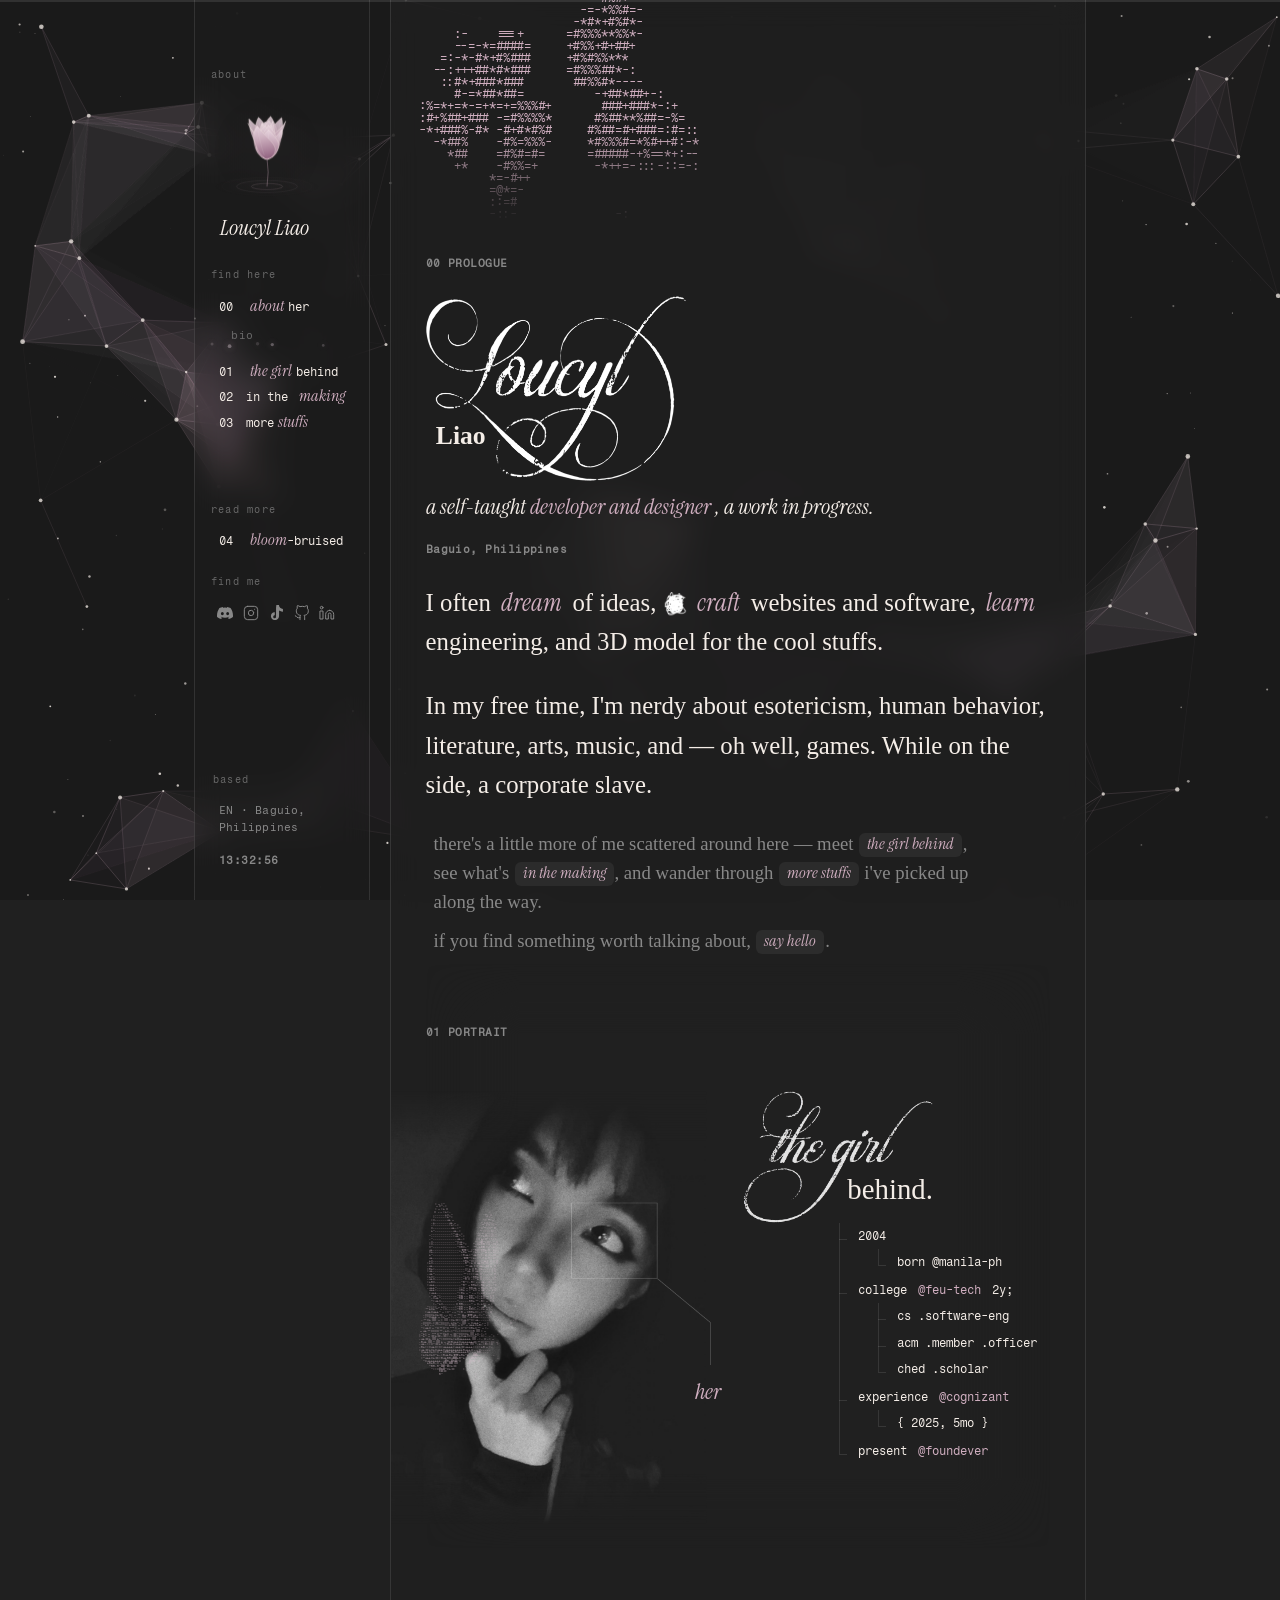
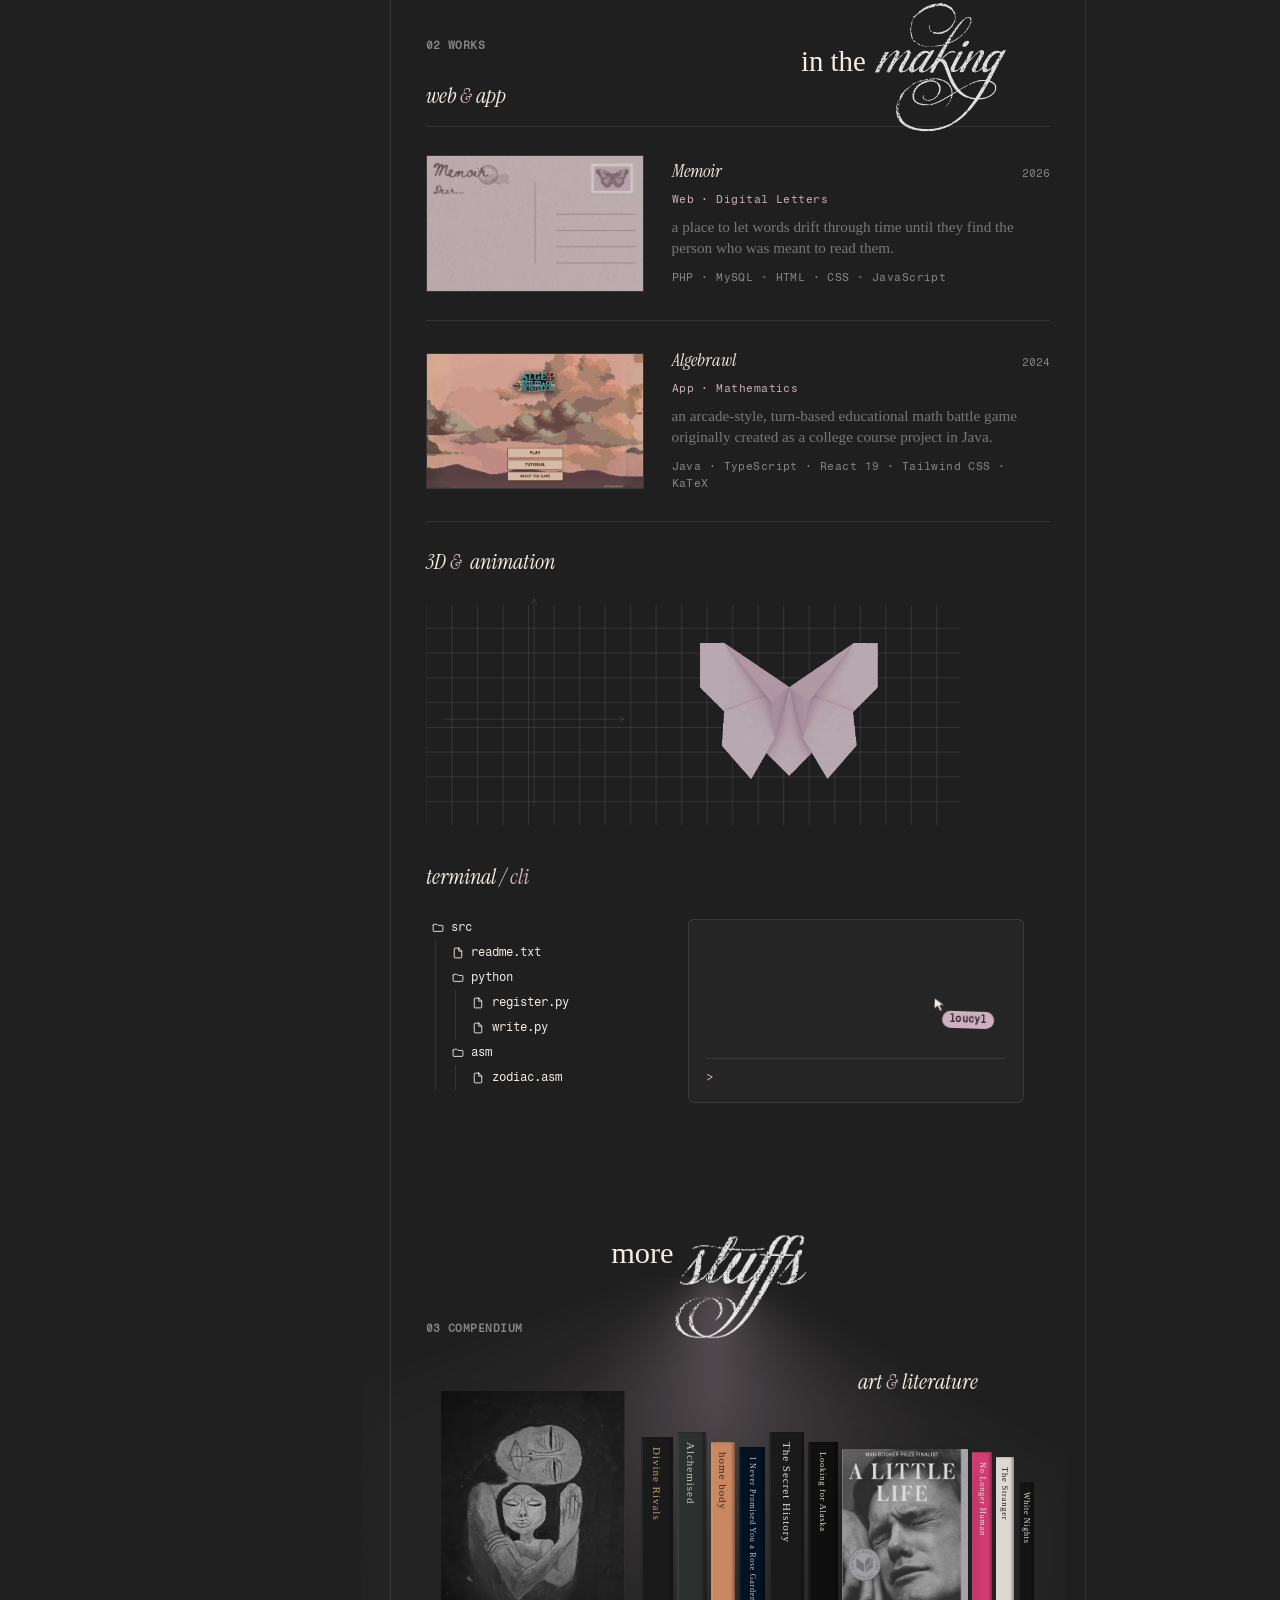
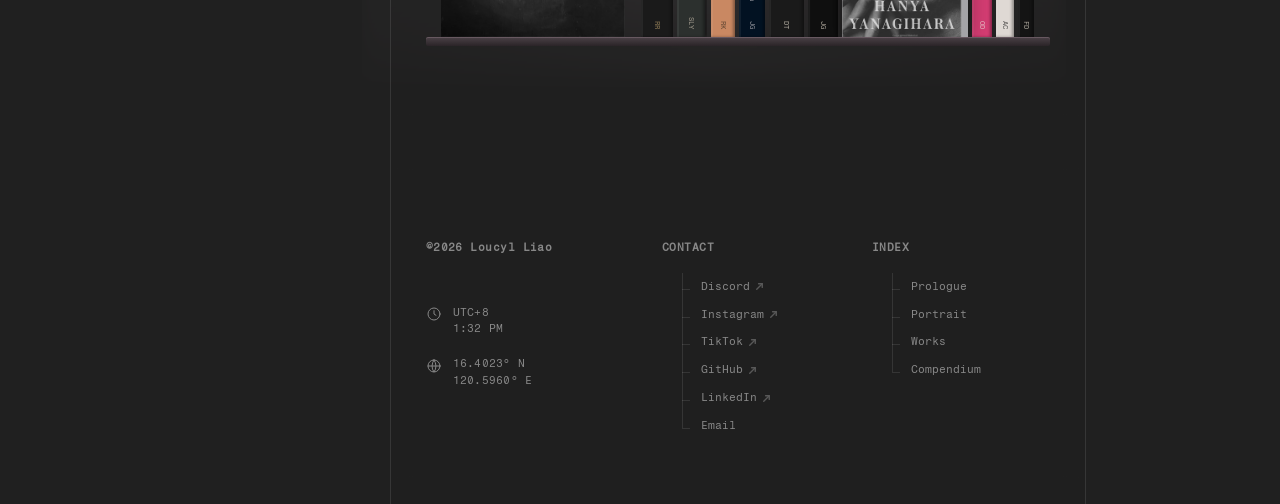
==== commit 744ac280: "added favicon" ====
--- a/index.html
+++ b/index.html
@@ -12,7 +12,7 @@
 
         <link rel="canonical" href="https://loucyl.space/">
 
-        <link rel="icon" href="/favicon.ico" sizes="any">
+        <link rel="icon" href="/lotus.ico" sizes="any">
         <link rel="icon" type="image/png" href="attachments/logo.png">
         <link rel="apple-touch-icon" href="attachments/logo.png">
 
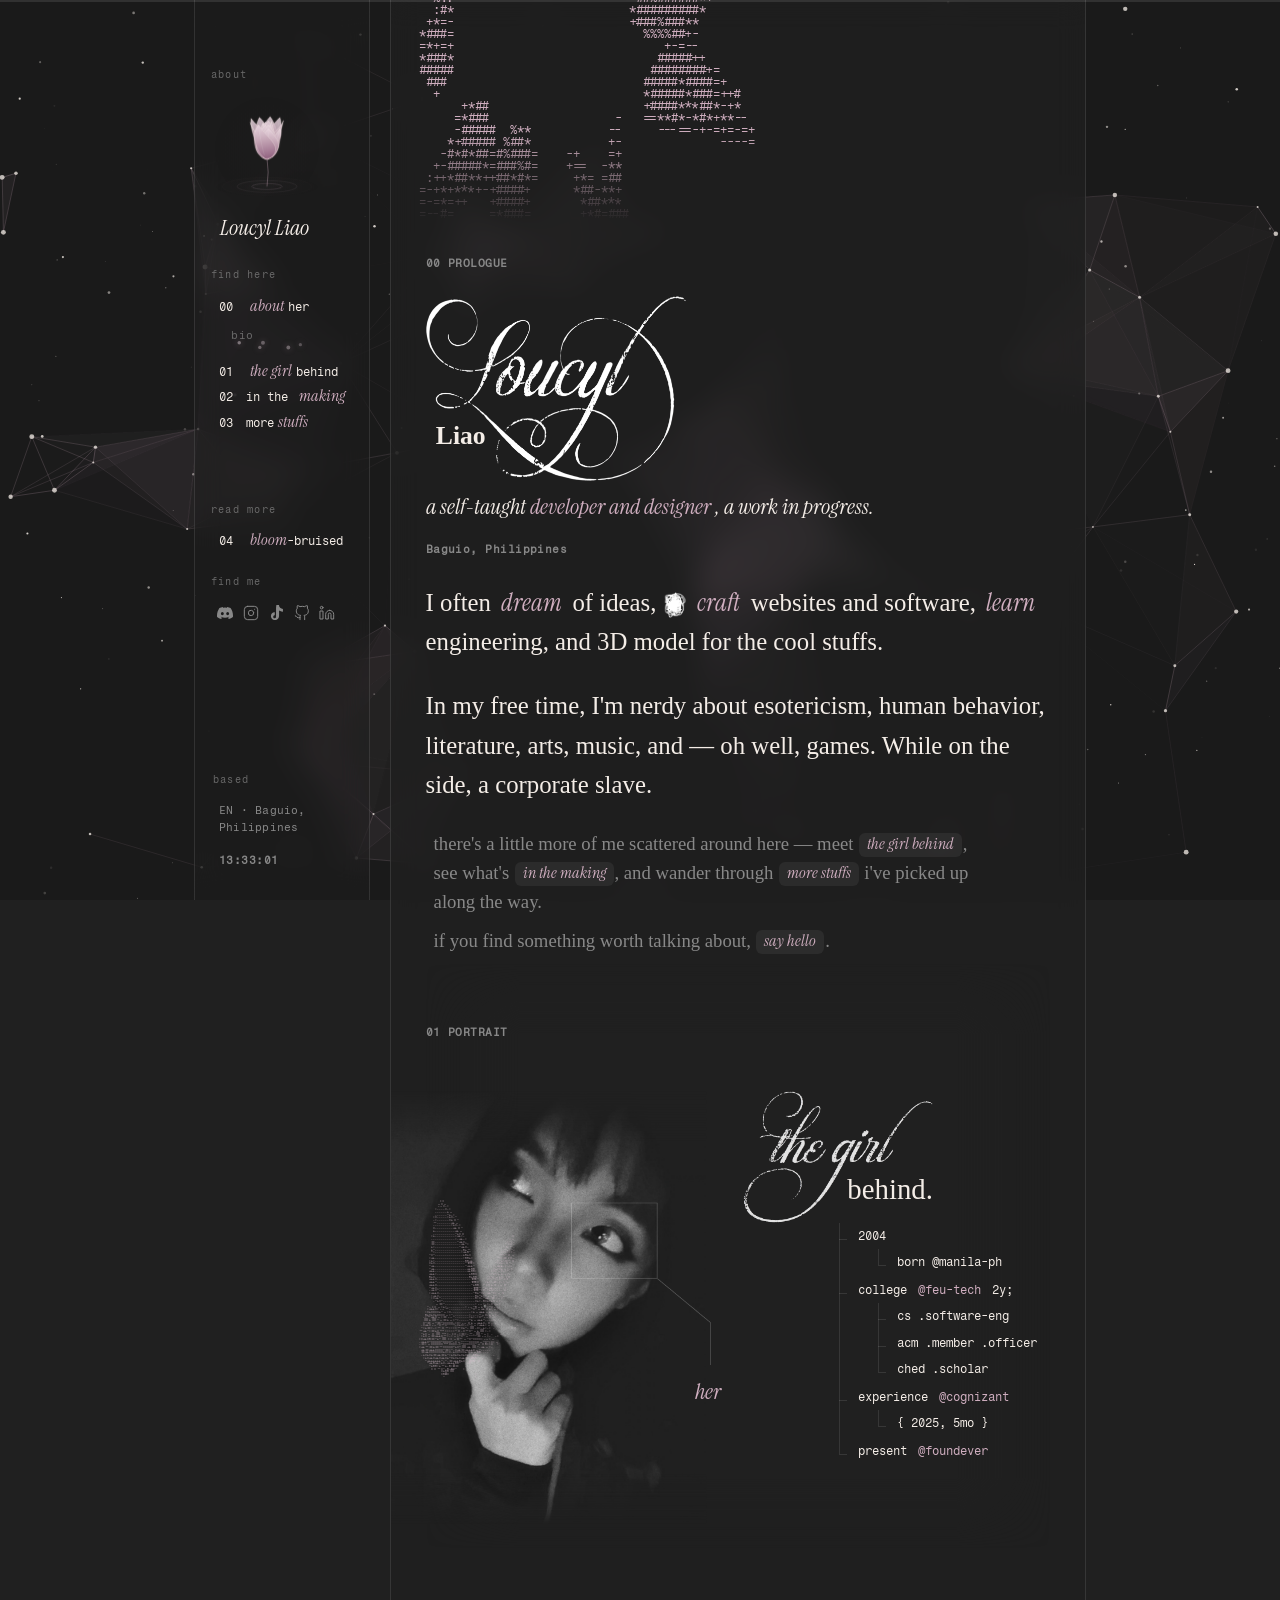
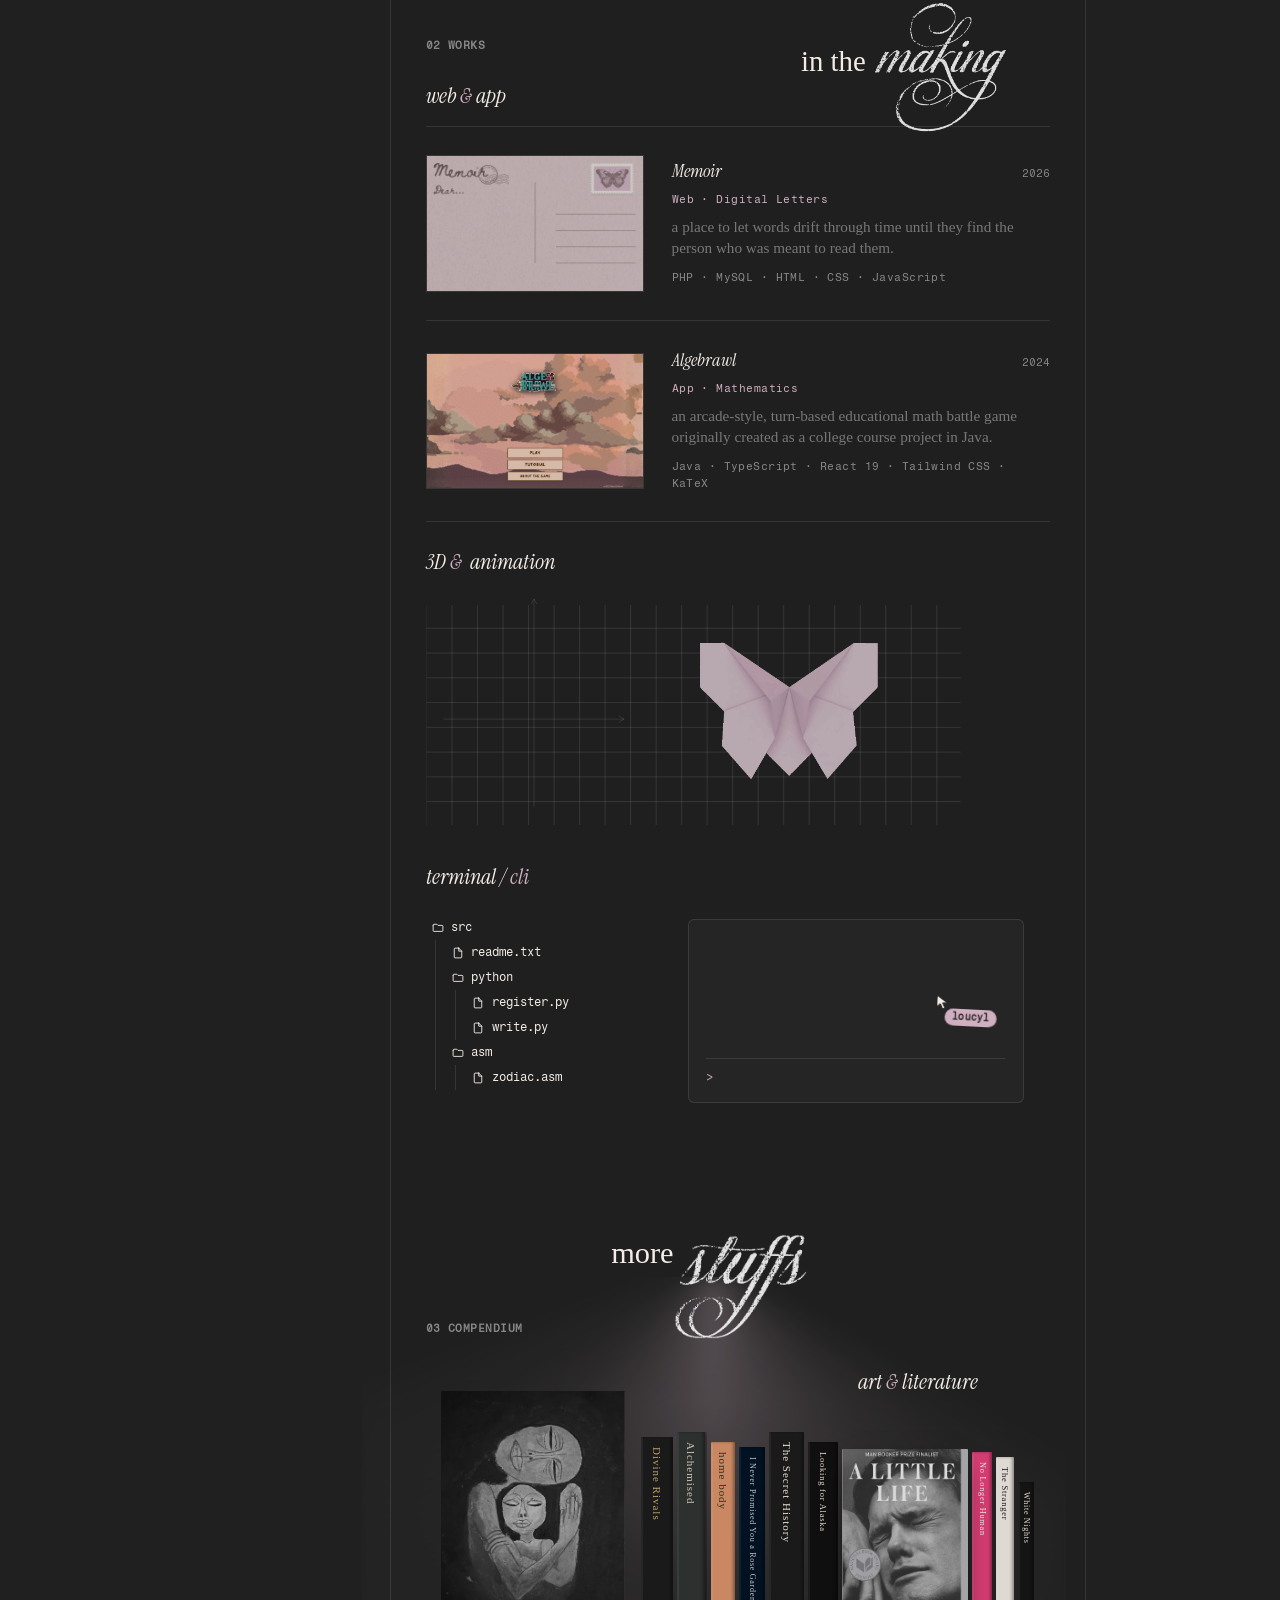
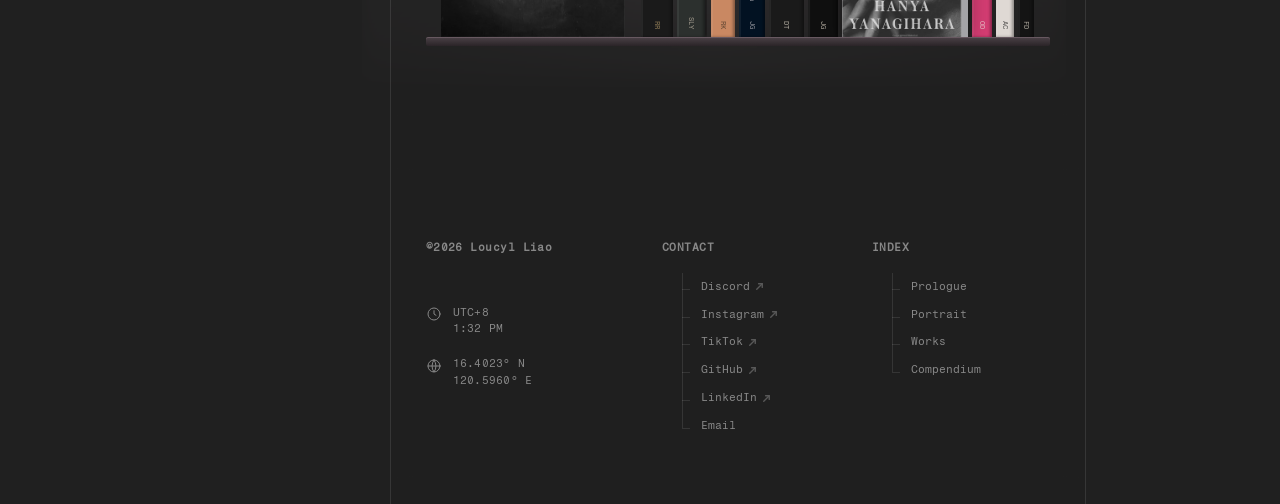
==== commit 107272bc: "replaced logo" ====
--- a/index.html
+++ b/index.html
@@ -6,13 +6,13 @@
         <meta name="theme-color" content="#d0afc0">
 
         <title>Loucyl Liao</title>
-        <meta name="description" content="meet the girl behind, see what's in the making, wander through more stuffs i've picked up along the way, or say hello at liaoloucyl@gmail.com">
+        <meta name="description" content="meet the girl behind, see what's in the making, wander through more stuffs i've picked up along the way. if you find something worth talking about, say hello.">
         <meta name="author" content="Loucyl Liao">
         <meta name="robots" content="index, follow">
 
         <link rel="canonical" href="https://loucyl.space/">
 
-        <link rel="icon" href="/lotus.ico" sizes="any">
+        <link rel="icon" href="/favicon.ico" sizes="any">
         <link rel="icon" type="image/png" href="attachments/logo.png">
         <link rel="apple-touch-icon" href="attachments/logo.png">
 
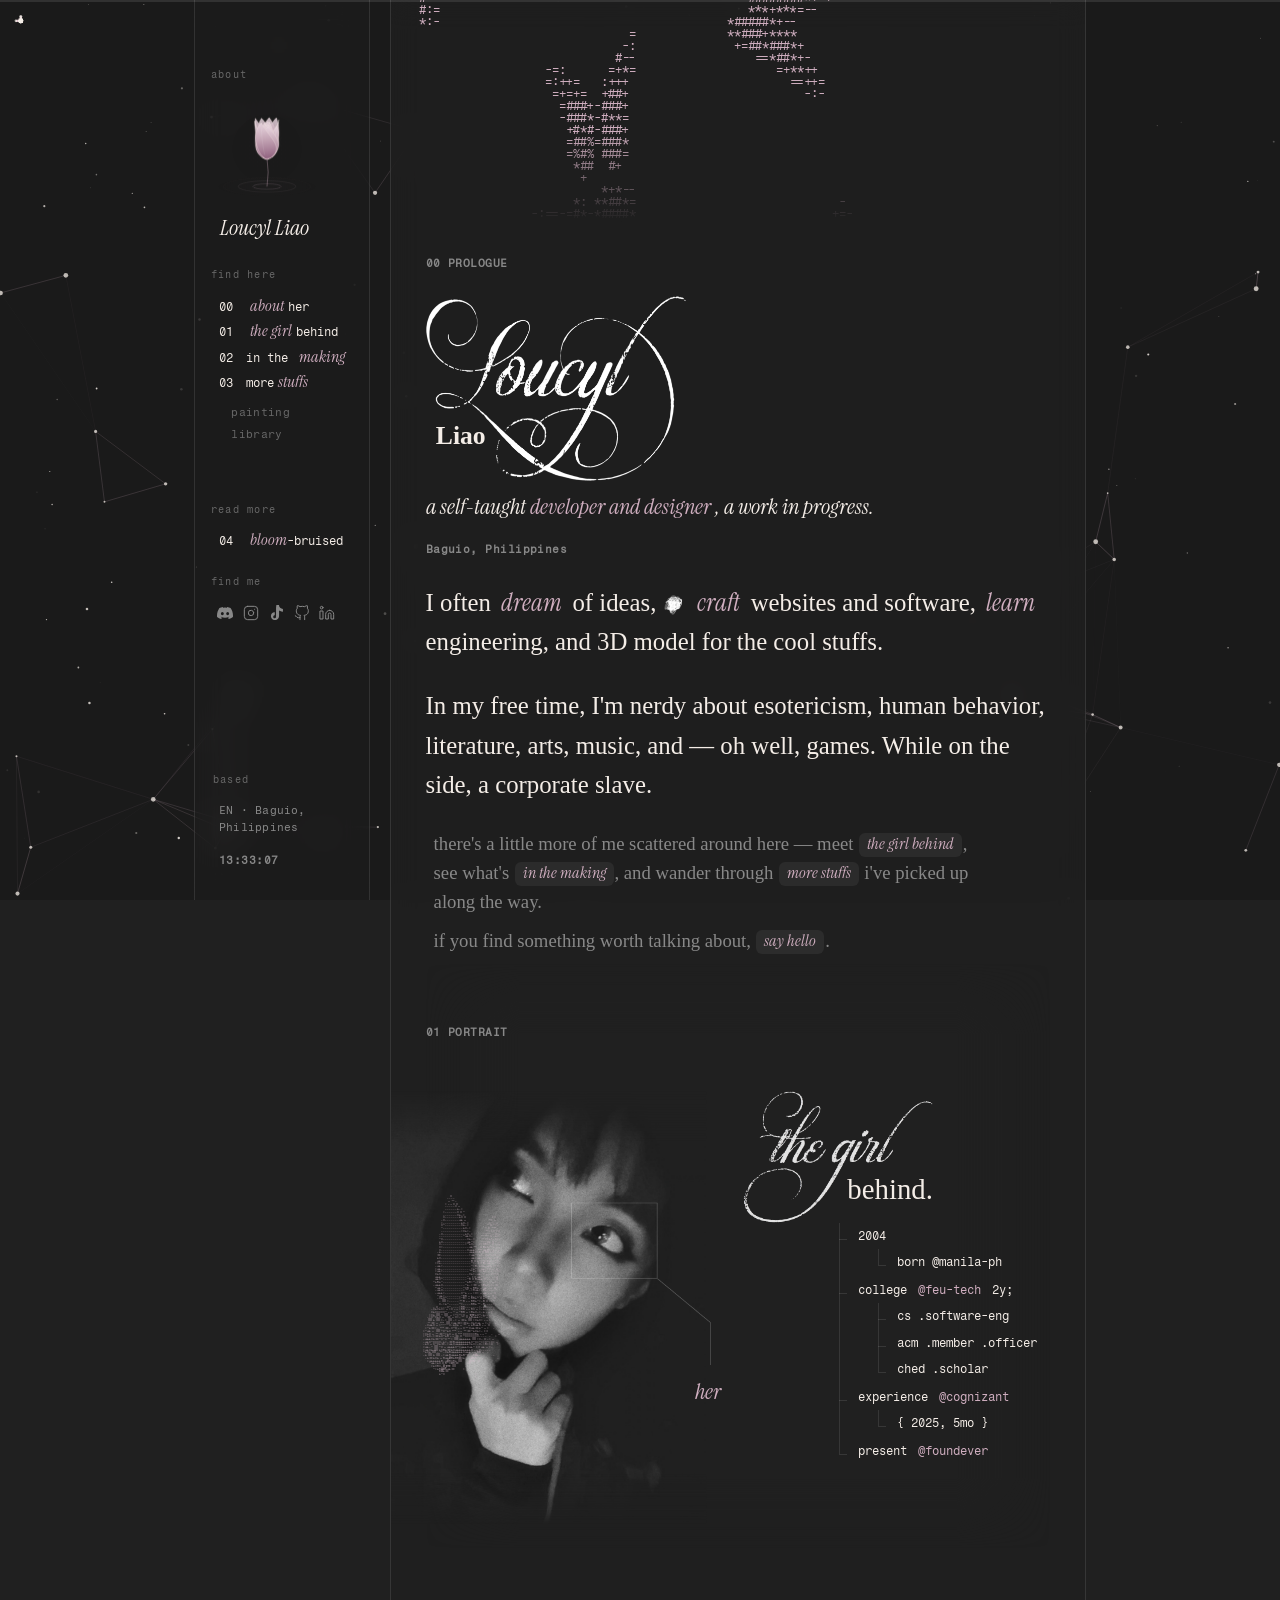
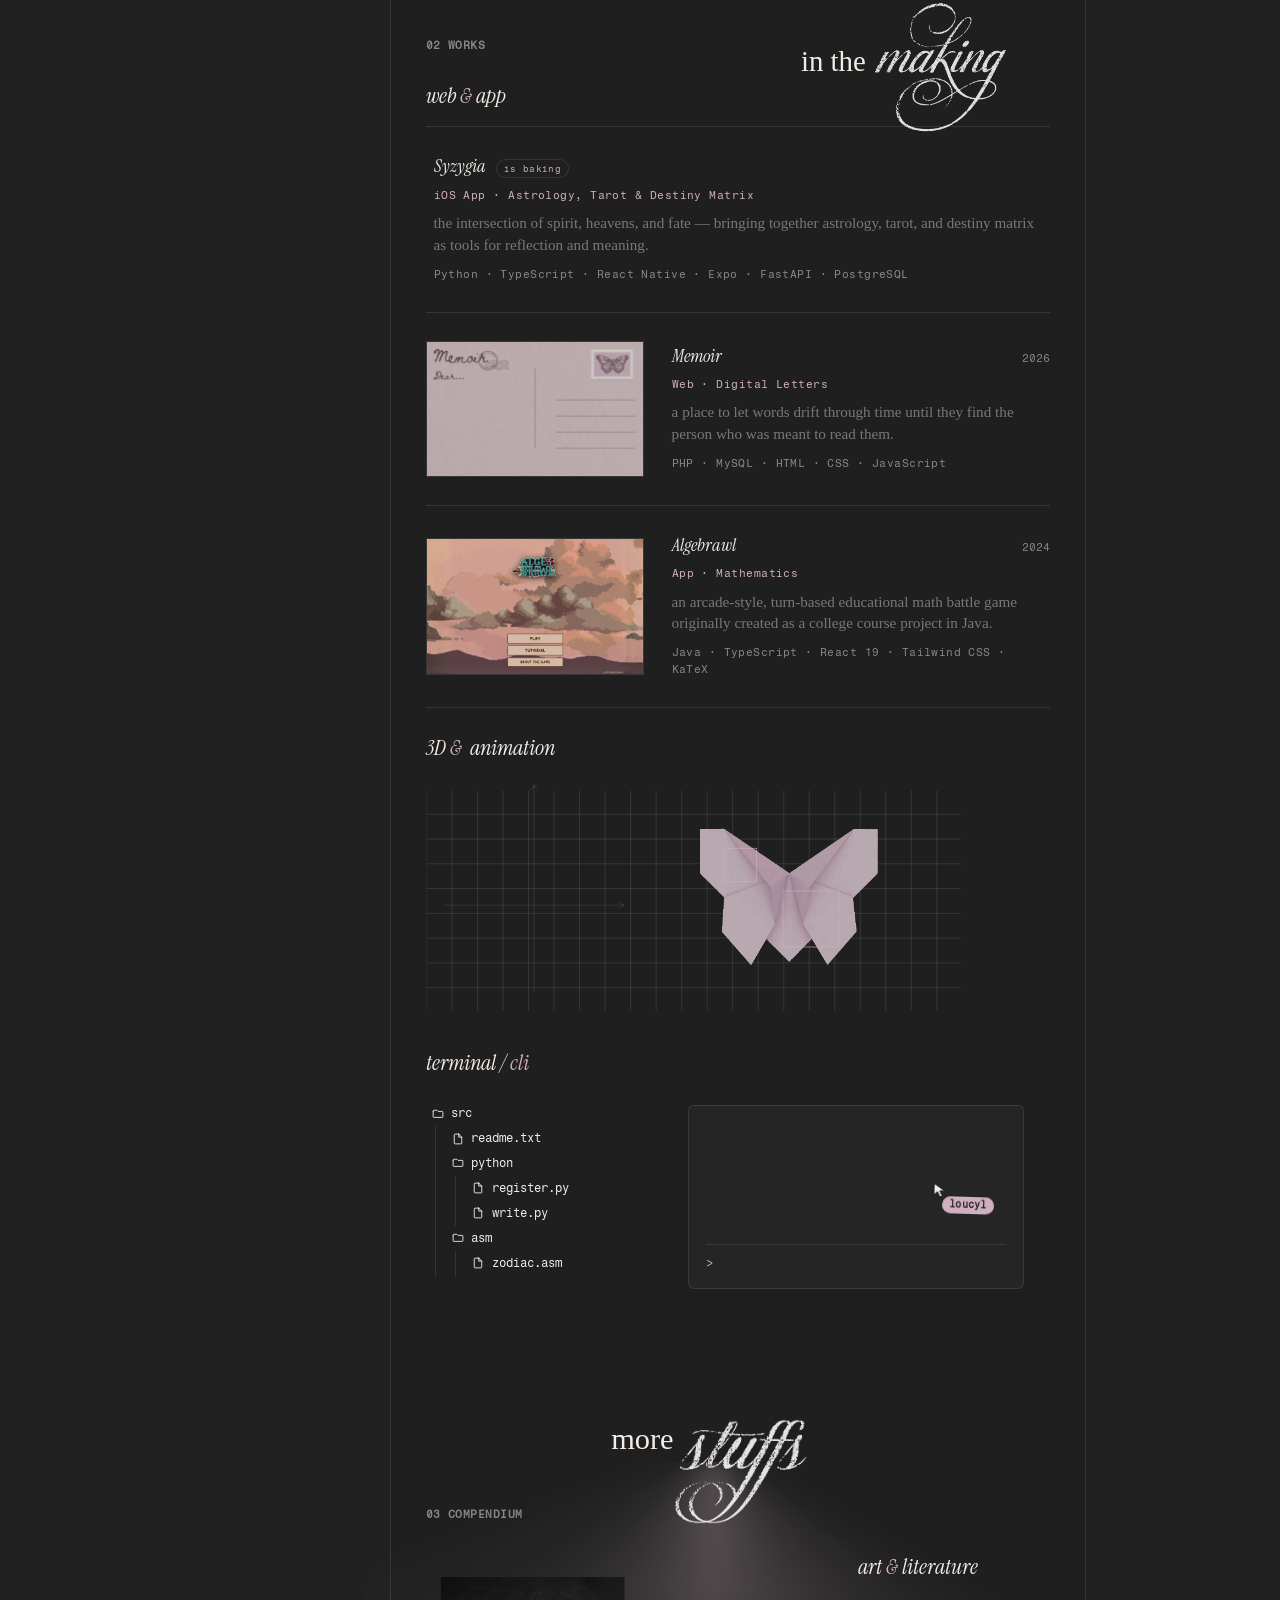
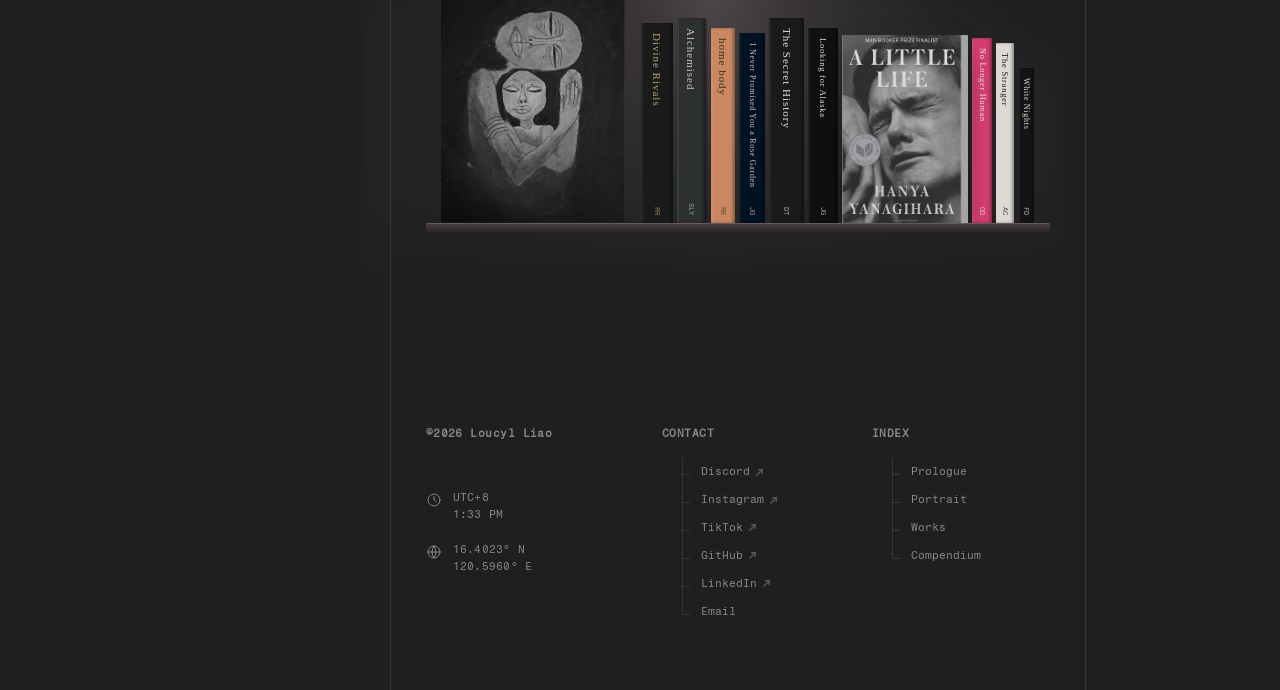
==== commit ae8b714b: "added new project" ====
--- a/index.html
+++ b/index.html
@@ -277,6 +277,24 @@
                 </div>
 
                 <ol class="project-list">
+                    <li class="project-row project-row--developing" data-project="syzygia" role="button" tabindex="0"
+                        aria-label="Open Syzygia project details">
+                        <div class="project-body">
+                            <div class="project-head">
+                                <div class="project-title-group">
+                                    <h3 class="project-name">Syzygia</h3>
+                                    <span class="project-status">is baking</span>
+                                </div>
+                            </div>
+                            <p class="project-kind">iOS App · Astrology, Tarot &amp; Destiny Matrix</p>
+                            <p class="project-desc">
+                                the intersection of spirit, heavens, and fate — bringing together astrology,
+                                tarot, and destiny matrix as tools for reflection and meaning.
+                            </p>
+                            <p class="project-tags">Python · TypeScript · React Native · Expo · FastAPI · PostgreSQL</p>
+                        </div>
+                    </li>
+
                     <li class="project-row" data-project="memoir" role="button" tabindex="0"
                         aria-label="Open Memoir project details">
                         <div class="project-thumb">
@@ -605,6 +623,7 @@
                         <span class="crumb-name">Loucyl Liao</span>
                         <span class="crumb-sep">—</span>
                         <span class="crumb-project" id="project-sheet-crumb"></span>
+                        <span class="project-status" id="project-sheet-status" hidden>is baking</span>
                     </span>
                     <div class="project-sheet-actions">
                         <button class="project-sheet-fs" id="project-sheet-fs" type="button"
@@ -645,6 +664,42 @@
                         </figure>
                     </div>
 
+                    <!-- ============ SYZYGIA ============ -->
+                    <section class="project-section" data-section="syzygia" data-crumb="Syzygia" hidden data-lenis-prevent>
+                        <p class="project-sheet-meta">iOS App · Astrology, Tarot &amp; Destiny Matrix</p>
+                        <h2 class="project-sheet-title"><span class="accent">Syzygia</span> — the intersection of spirit, 
+                            heavens, and fate</h2>
+                        <span class="project-status project-sheet-status">is baking</span>
+
+                        <div class="project-body">
+                            <div class="project-body-section">
+                                <p class="project-section-title">00 BACKGROUND</p>
+                                <p class="project-section-desc">
+                                    Syzygia came out of my desperate need for a nerding out space for my esoteric curiosity.
+                                    The architecture of the app is something that I very much like doing — bridging zodiac
+                                    chart with destiny matrix, and tarot reading. So naturally, I ended up building an app
+                                    and accidentally giving myself an entire tech stack to learn.
+                                </p>
+                                <p class="project-section-desc">
+                                    The app is not a psyche or an oracle that feeds you no context descriptions and tells
+                                    you who you are based on your zodiac sign, and not pulls tarot cards, rather a tool for
+                                    knowing what is written by the stars the moment a being is born, and knowing the
+                                    interpretation of the heavens and spirit through charts and tarot descriptions. The
+                                    reading is done by you, you provide the divination and the draws and deck should
+                                    essentially be by your hand. Syzygia helps you make sense of what you pulled from the
+                                    heavens and spirit.
+                                </p>
+                            </div>
+                            <div class="project-body-section">
+                                <p class="project-section-title">01 CO-OP</p>
+                                <p class="project-section-desc">
+                                    If you’re interested to <span class="accent">duo me</span> on this project, find me on
+                                    my socials. I’m always idle.
+                                </p>
+                            </div>
+                        </div>
+                    </section>
+
                     <!-- ============ MEMOIR ============ -->
                     <section class="project-section" data-section="memoir" data-crumb="Memoir" hidden data-lenis-prevent>
                         <p class="project-sheet-meta">Web · Digital Letters</p>
--- a/style.css
+++ b/style.css
@@ -435,6 +435,12 @@
 
 .project-row:first-child { border-top: 1px solid var(--guide); }
 
+.project-row--developing {
+    grid-template-columns: minmax(0, 1fr);
+}
+.project-row--developing .project-body { padding-left: 0.5rem; }
+.project-row--developing .project-desc { max-width: none; }
+
 .project-thumb {
     width: 218px;
     aspect-ratio: 16 / 10;
@@ -466,6 +472,13 @@
     gap: 1rem;
 }
 
+.project-title-group {
+    display: flex;
+    align-items: baseline;
+    flex-wrap: wrap;
+    gap: 0.65rem;
+}
+
 .project-name {
     font-family: var(--font-serif);
     font-style: italic;
@@ -482,6 +495,17 @@
     white-space: nowrap;
 }
 
+.project-status {
+    padding: 0.18rem 0.42rem;
+    border: 1px solid var(--guide);
+    border-radius: 999px;
+    color: var(--color-accent);
+    font-size: 0.58rem;
+    letter-spacing: 0.04em;
+    line-height: 1.2;
+    white-space: nowrap;
+}
+
 .project-kind {
     font-size: 0.71rem;
     color: var(--color-accent);
@@ -503,6 +527,9 @@
     color: var(--color-muted);
     letter-spacing: 0.04em;
 }
+
+.project-section[data-section="syzygia"] > .project-body { gap: 0; }
+.project-section[data-section="syzygia"] .project-body-section:first-child { margin-bottom: 0; }
 
 /* =========================================
    TERMINAL DEMO
@@ -1587,6 +1614,12 @@
 .project-sheet-crumb .crumb-name { font-family: var(--font-serif); color: var(--color-text); font-size: 0.9rem; }
 .project-sheet-crumb .crumb-sep  { opacity: 0.5; }
 .project-sheet-crumb .crumb-project { color: var(--color-text); }
+.project-sheet-status {
+    display: block;
+    width: max-content;
+    margin-top: -1rem;
+    margin-bottom: 1.25rem;
+}
 
 .project-sheet-close {
     display: inline-flex;
--- a/mobile.css
+++ b/mobile.css
@@ -478,9 +478,23 @@
     }
     .project-row:first-child { border-top: 1px solid var(--guide); }
     .project-thumb { grid-area: thumb; width: 100%; max-width: none; }
+    .project-row--developing {
+        grid-template-columns: minmax(0, 1fr);
+        grid-template-areas:
+            "head"
+            "kind"
+            "desc"
+            "tags";
+    }
+    .project-row--developing .project-head,
+    .project-row--developing .project-kind,
+    .project-row--developing .project-desc,
+    .project-row--developing .project-tags { margin-left: 0.1rem; }
     .project-body { display: contents; }
     .project-head { grid-area: head; min-width: 0; }
     .project-name { font-size: clamp(0.9rem, 4vw, 1.1rem); }
+    .project-title-group { gap: 0.35rem; }
+    .project-status { font-size: 0.52rem; padding: 0.14rem 0.32rem; }
     .project-year-end { font-size: 0.6rem; }
     .project-kind { grid-area: kind; font-size: 0.66rem; line-height: 1.35; }
     .project-desc { grid-area: desc; font-size: 0.71rem; line-height: 1.4; }
@@ -672,6 +686,9 @@
     .project-sheet--fullscreen .project-sheet-bar { top: 0.75rem; padding: 0 0.9rem; }
     .project-sheet--fullscreen .project-sheet-title { font-size: 1.5rem; }
 
+    .project-section[data-section="syzygia"] > .project-body { gap: 0.5rem; }
+    .project-section[data-section="syzygia"] .project-body-section:first-child { margin-bottom: 2rem; }
+
     .project-section[data-section="biography"] .project-body-section + .project-body-section {
         margin-top: 3rem;
     }
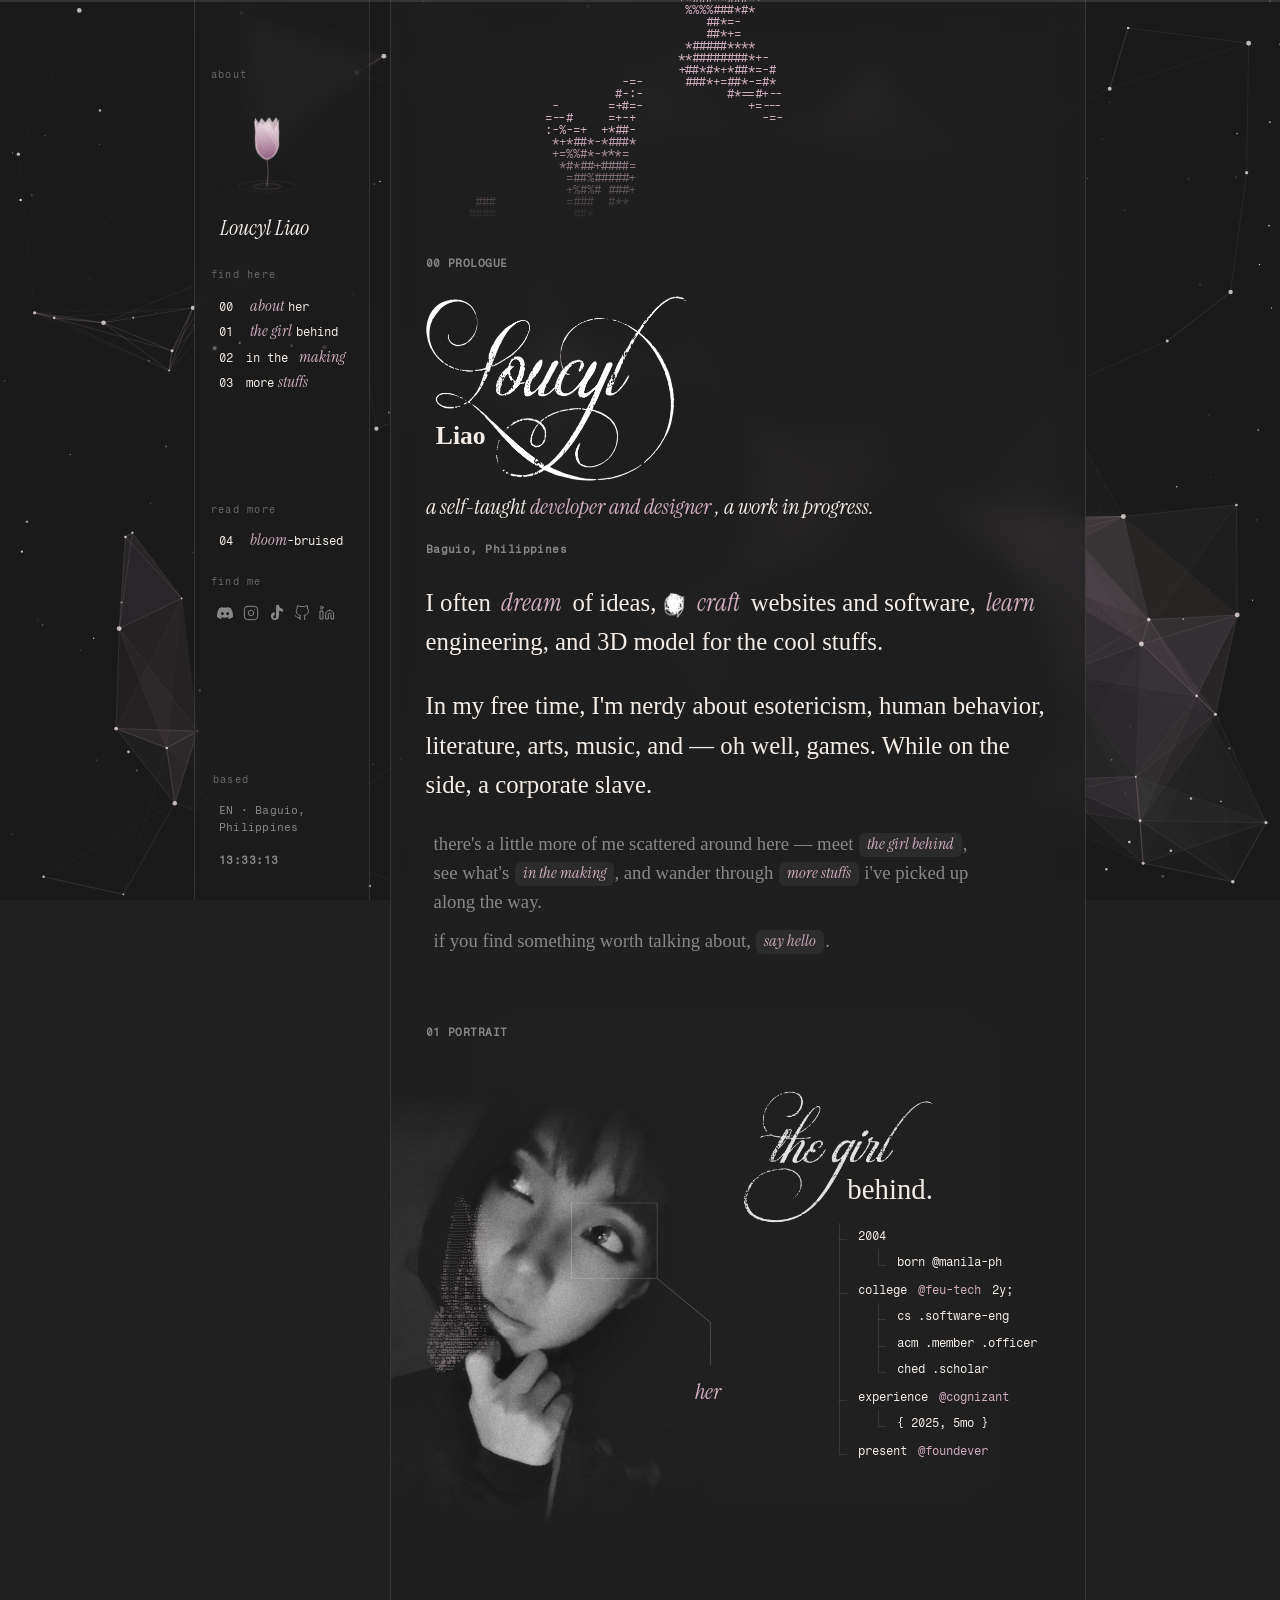
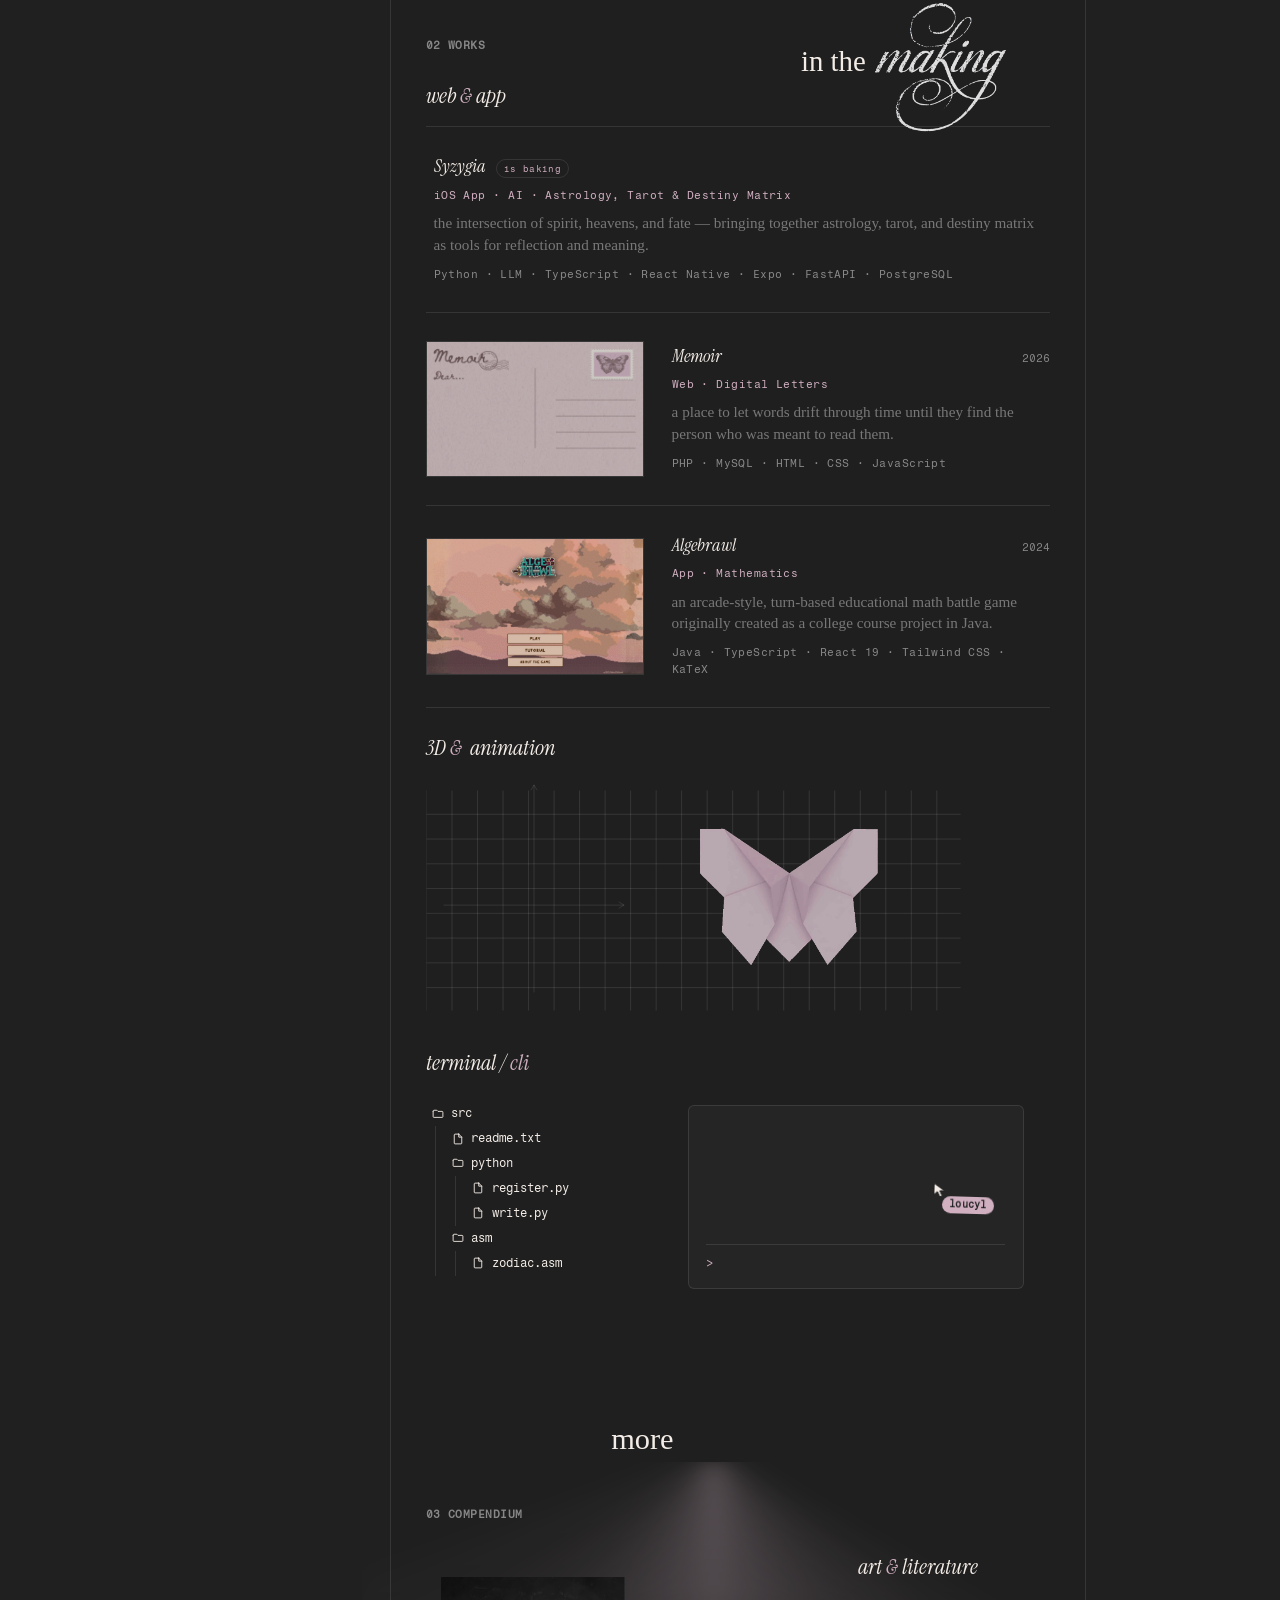
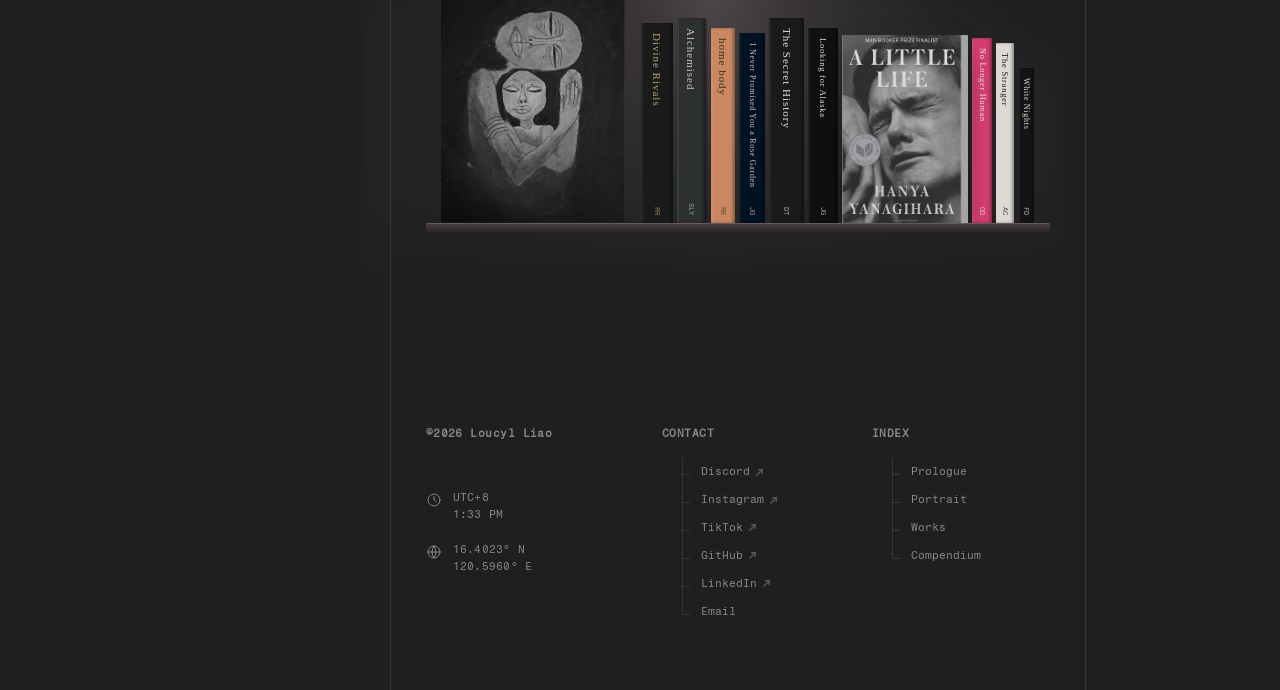
==== commit 974f42bf: "added a project" ====
--- a/index.html
+++ b/index.html
@@ -286,12 +286,12 @@
                                     <span class="project-status">is baking</span>
                                 </div>
                             </div>
-                            <p class="project-kind">iOS App · Astrology, Tarot &amp; Destiny Matrix</p>
+                            <p class="project-kind">iOS App · AI · Astrology, Tarot &amp; Destiny Matrix</p>
                             <p class="project-desc">
                                 the intersection of spirit, heavens, and fate — bringing together astrology,
                                 tarot, and destiny matrix as tools for reflection and meaning.
                             </p>
-                            <p class="project-tags">Python · TypeScript · React Native · Expo · FastAPI · PostgreSQL</p>
+                            <p class="project-tags">Python · LLM · TypeScript · React Native · Expo · FastAPI · PostgreSQL</p>
                         </div>
                     </li>
 
@@ -666,7 +666,7 @@
 
                     <!-- ============ SYZYGIA ============ -->
                     <section class="project-section" data-section="syzygia" data-crumb="Syzygia" hidden data-lenis-prevent>
-                        <p class="project-sheet-meta">iOS App · Astrology, Tarot &amp; Destiny Matrix</p>
+                        <p class="project-sheet-meta">iOS App · AI · Astrology, Tarot &amp; Destiny Matrix</p>
                         <h2 class="project-sheet-title"><span class="accent">Syzygia</span> — the intersection of spirit, 
                             heavens, and fate</h2>
                         <span class="project-status project-sheet-status">is baking</span>
--- a/style.css
+++ b/style.css
@@ -528,9 +528,6 @@
     letter-spacing: 0.04em;
 }
 
-.project-section[data-section="syzygia"] > .project-body { gap: 0; }
-.project-section[data-section="syzygia"] .project-body-section:first-child { margin-bottom: 0; }
-
 /* =========================================
    TERMINAL DEMO
    ========================================= */
@@ -1618,7 +1615,7 @@
     display: block;
     width: max-content;
     margin-top: -1rem;
-    margin-bottom: 1.25rem;
+    margin-bottom: 1.8rem;
 }
 
 .project-sheet-close {
@@ -1718,6 +1715,8 @@
     opacity: 1;
     margin-bottom: 0.75rem;
 }
+
+.project-section[data-section="syzygia"] > .project-sheet-meta { margin-top: 1rem; }
 
 .project-sheet-meta .accent { font-weight: 550; font-family: var(--font-mono); font-size: 0.8rem; }
 
--- a/mobile.css
+++ b/mobile.css
@@ -665,6 +665,7 @@
     }
     .project-sheet-scroll { padding: 1rem 1.1rem 2.5rem; }
     .project-sheet-crumb { font-size: 0.66rem; }
+    .project-sheet .project-sheet-meta { font-size: 0.66rem; }
 
     .project-sheet-meta-grid {
         grid-template-columns: 1fr 1fr;
@@ -685,9 +686,6 @@
     }
     .project-sheet--fullscreen .project-sheet-bar { top: 0.75rem; padding: 0 0.9rem; }
     .project-sheet--fullscreen .project-sheet-title { font-size: 1.5rem; }
-
-    .project-section[data-section="syzygia"] > .project-body { gap: 0.5rem; }
-    .project-section[data-section="syzygia"] .project-body-section:first-child { margin-bottom: 2rem; }
 
     .project-section[data-section="biography"] .project-body-section + .project-body-section {
         margin-top: 3rem;
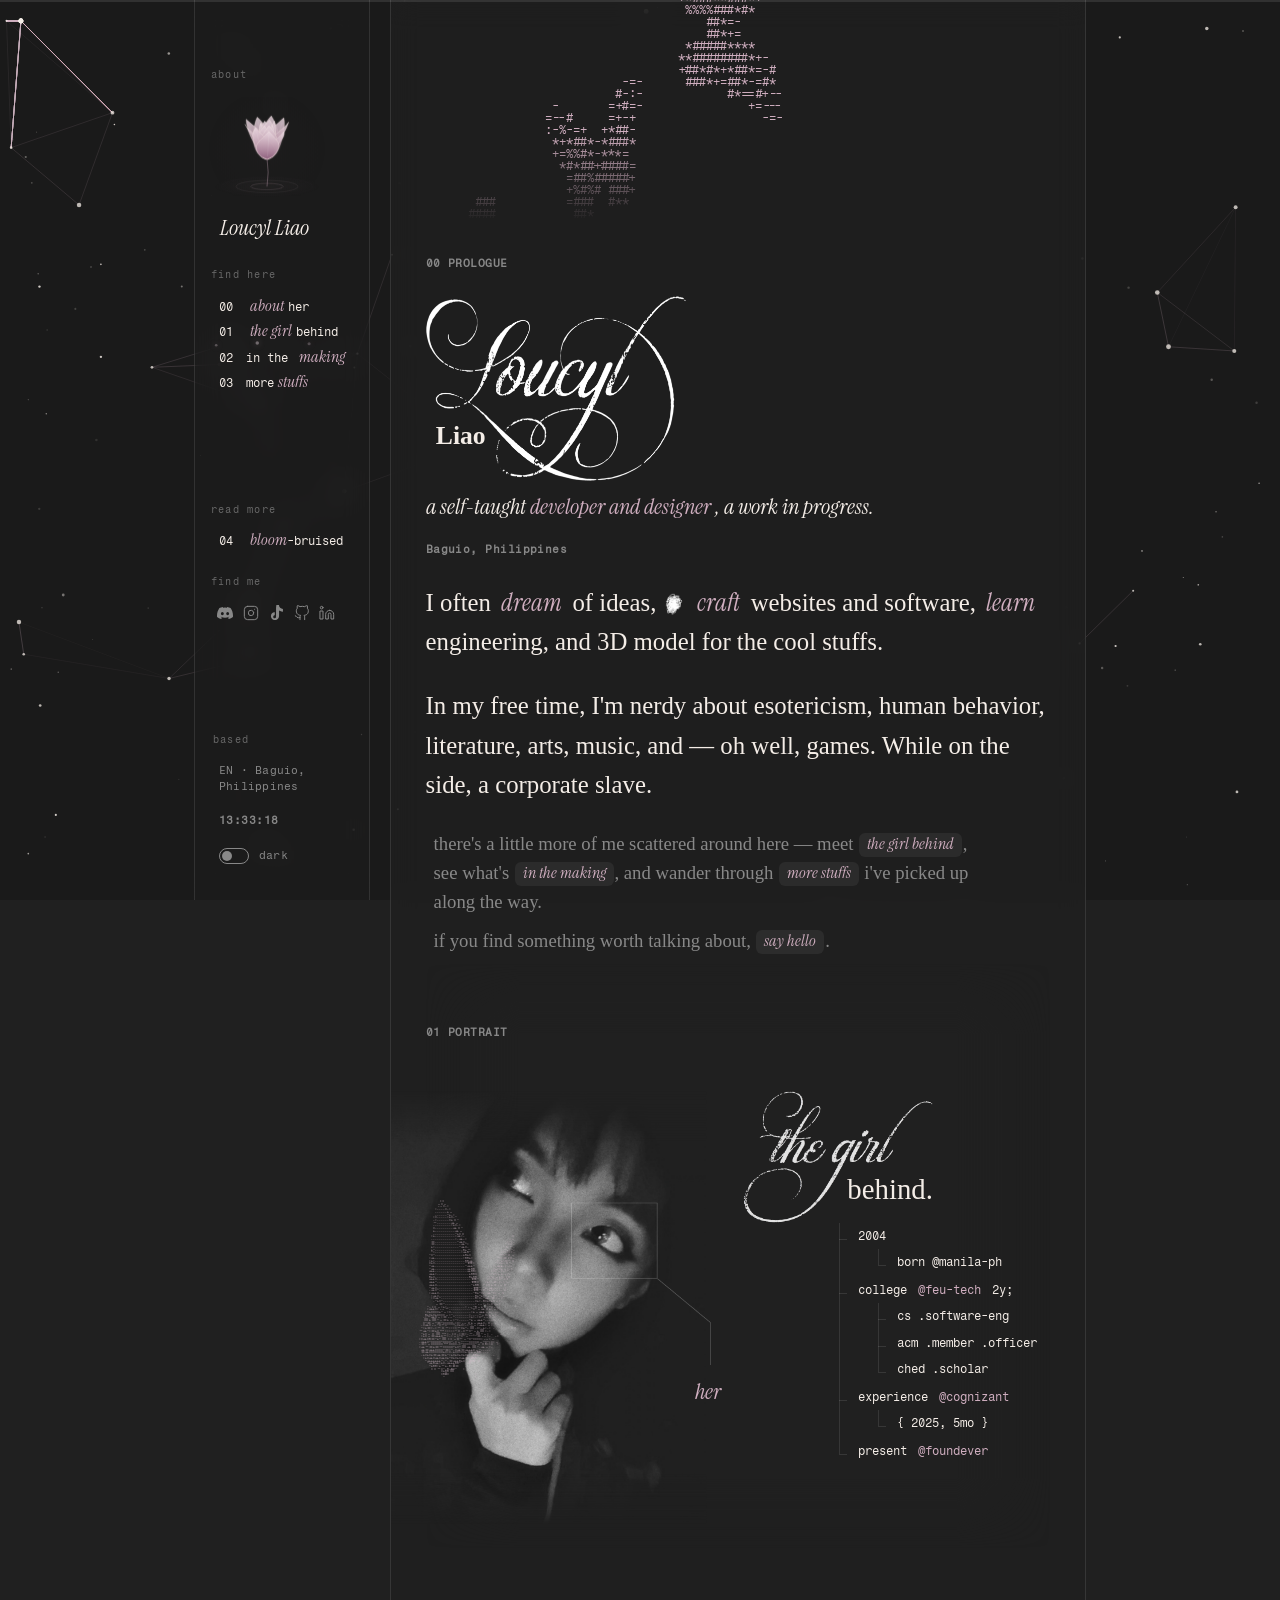
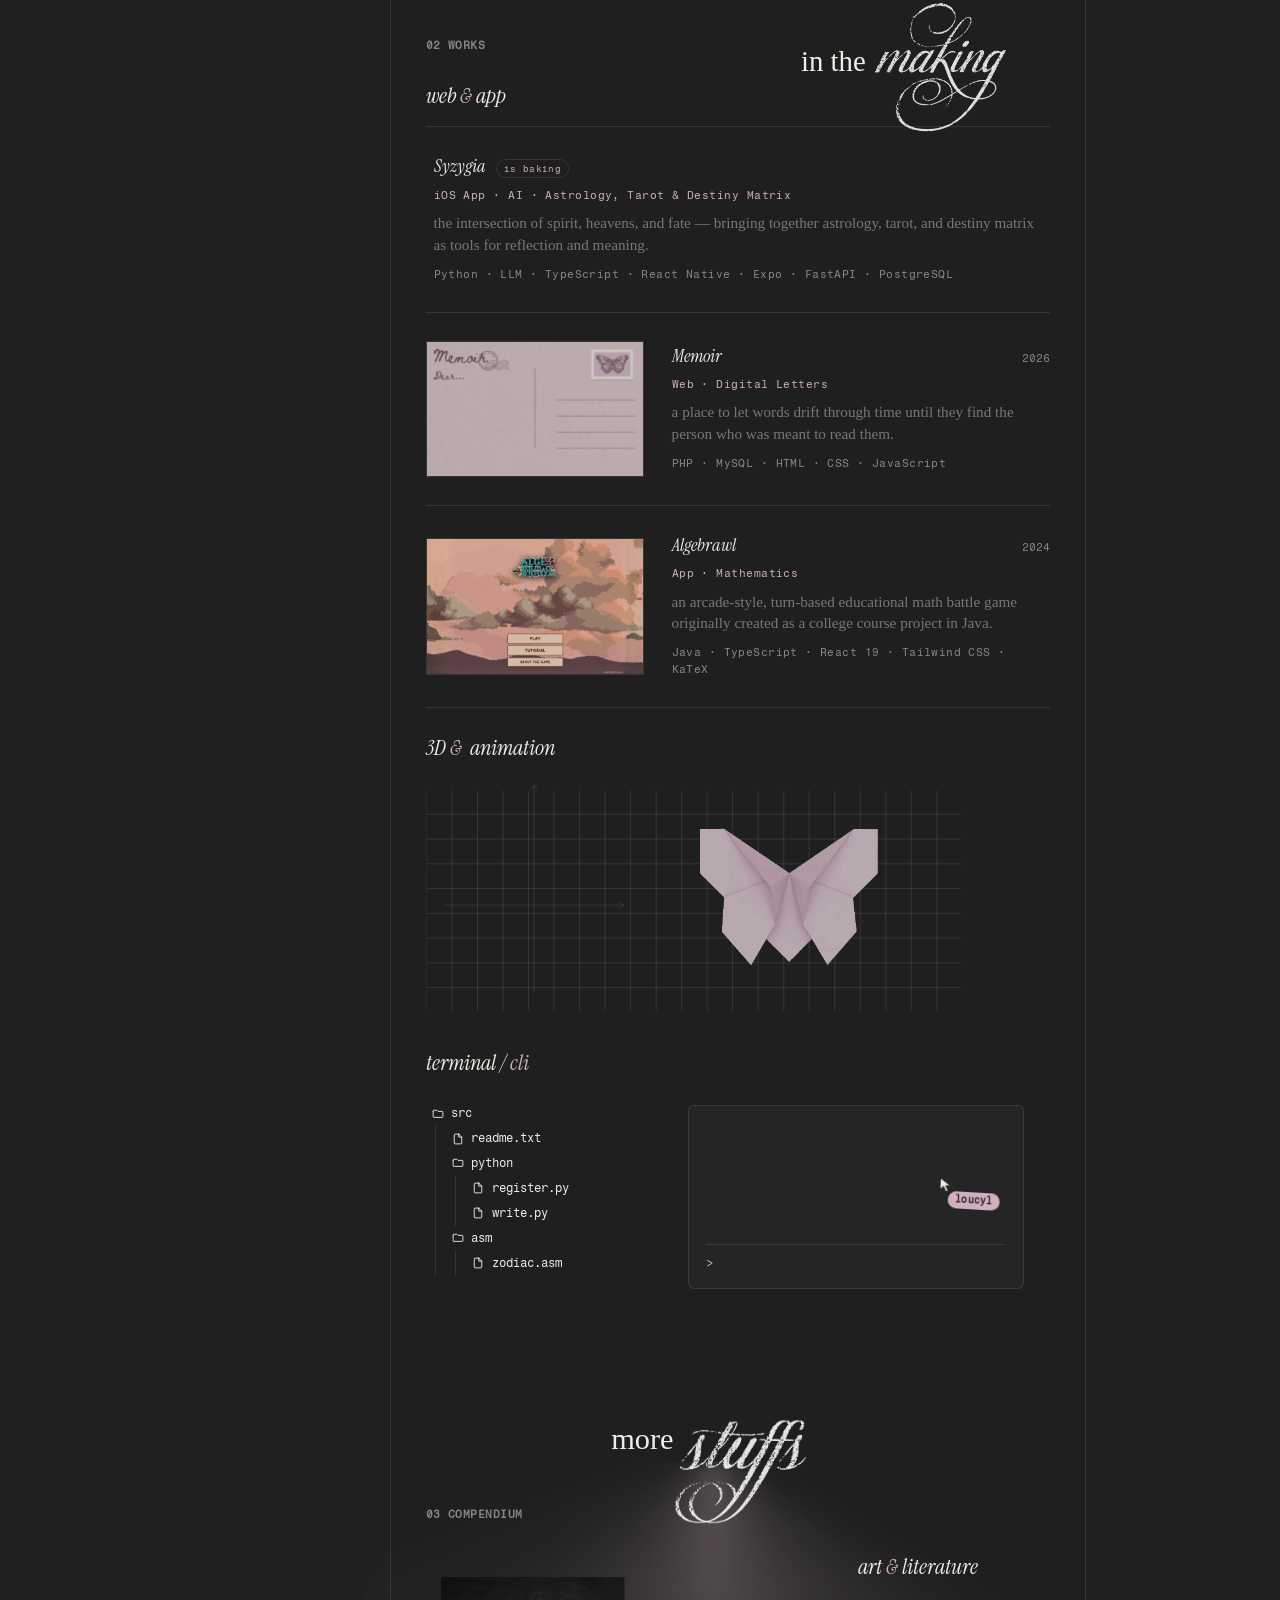
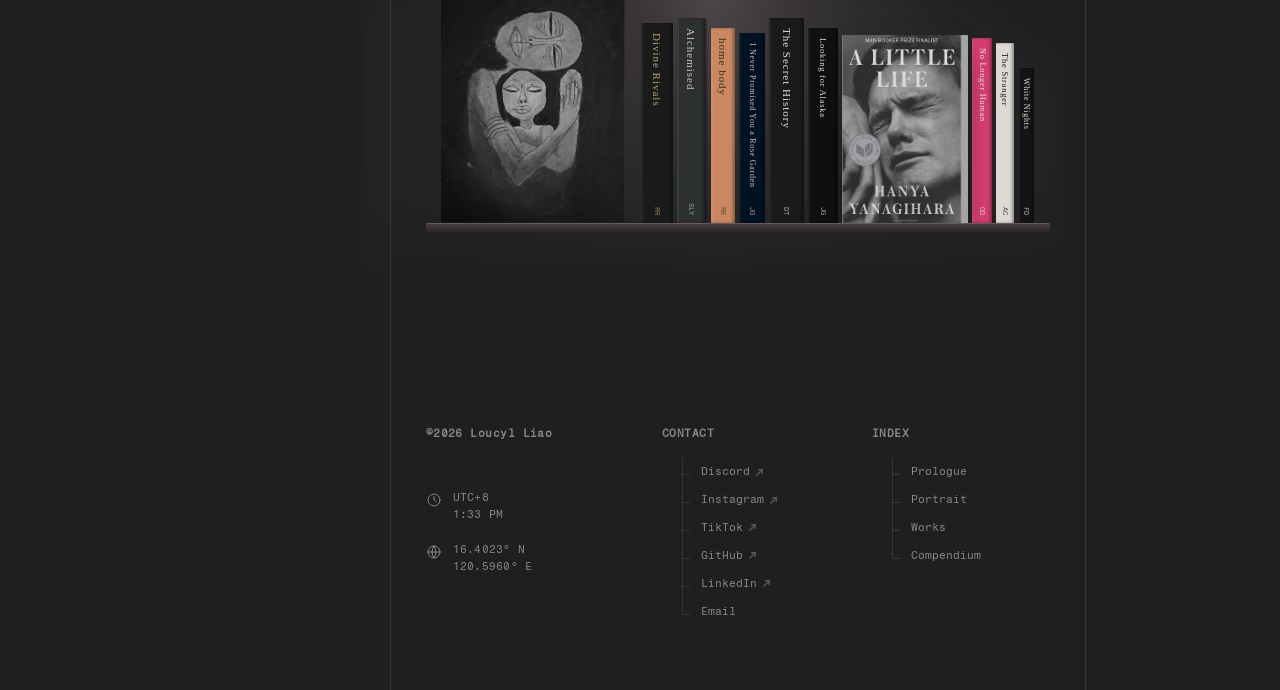
==== commit 4f0aa17b: "added light mode" ====
--- a/index.html
+++ b/index.html
@@ -4,6 +4,7 @@
         <meta charset="UTF-8">
         <meta name="viewport" content="width=device-width, initial-scale=1">
         <meta name="theme-color" content="#d0afc0">
+        <script>try{if(localStorage.getItem("loucyl-theme")==="light")document.documentElement.setAttribute("data-theme","light")}catch(e){}</script>
 
         <title>Loucyl Liao</title>
         <meta name="description" content="meet the girl behind, see what's in the making, wander through more stuffs i've picked up along the way. if you find something worth talking about, say hello.">
@@ -35,6 +36,7 @@
 
         <link rel="stylesheet" href="style.css">
         <link rel="stylesheet" href="mobile.css">
+        <link rel="stylesheet" href="light-theme.css">
 
         <script type="application/ld+json">
         {
@@ -58,6 +60,18 @@
         </script>
     </head>
     <body>
+        <svg width="0" height="0" style="position:absolute" aria-hidden="true" focusable="false">
+            <filter id="ink-3a2a33" color-interpolation-filters="sRGB">
+                <feColorMatrix type="matrix" values="0 0 0 0 0.2275  0 0 0 0 0.1647  0 0 0 0 0.2  -0.2126 -0.7152 -0.0722 0 1" result="ink"/>
+                <feComposite in="ink" in2="SourceAlpha" operator="in"/>
+            </filter>
+            <filter id="ink-3a2a33-alpha" color-interpolation-filters="sRGB">
+                <feColorMatrix type="matrix" values="0 0 0 0 0.2275  0 0 0 0 0.1647  0 0 0 0 0.2  0 0 0 1 0"/>
+            </filter>
+            <filter id="ink-52444c-alpha" color-interpolation-filters="sRGB">
+                <feColorMatrix type="matrix" values="0 0 0 0 0.3216  0 0 0 0 0.2667  0 0 0 0 0.298  0 0 0 1 0"/>
+            </filter>
+        </svg>
         <div class="page-progress" aria-hidden="true"><span id="page-progress-bar"></span></div>
         <header class="mobile-header">
             <div class="mobile-progress" aria-hidden="true"><span id="mobile-progress-bar"></span></div>
@@ -167,6 +181,10 @@
                     <p class="sidebar-label">based</p>
                     <p class="sidebar-locale">EN · Baguio,<br>Philippines</p>
                     <p class="sidebar-clock" id="sidebar-clock">--:--:-- --</p>
+                    <button class="theme-toggle" id="theme-toggle" type="button" role="switch" aria-checked="false" aria-label="Light mode">
+                        <span class="theme-toggle__track" aria-hidden="true"><span class="theme-toggle__thumb"></span></span>
+                        <span class="theme-toggle__label">dark</span>
+                    </button>
                 </div>
 
             </div>
@@ -186,7 +204,6 @@
             </div>
         <div class="content-wrapper">
 
-            <!-- Hero Section -->
             <section id="intro" class="hero">
                 <p class="section-title">00 PROLOGUE</p>
                 <h1 class="logo-heading">
@@ -217,12 +234,12 @@
                 </p>
             </section>
 
-            <!-- About Section -->
             <section id="about" class="about">
                 <h2 class="section-title">01 PORTRAIT</h2>
 
                 <div class="portrait-wrap">
-                    <img class="about-portrait" src="attachments/portrait.png" alt="loucyl" loading="eager" fetchpriority="high">
+                    <img class="about-portrait about-portrait--dark" src="attachments/portrait.png" alt="loucyl" loading="eager" fetchpriority="high">
+                    <img class="about-portrait about-portrait--light" src="attachments/portrait-light.png" alt="loucyl" loading="lazy">
                     <pre id="butterfly-animation" class="ascii-butterfly"></pre>
 
                     <button class="her-button" type="button" data-project="biography" aria-label="Read her biography">
@@ -264,7 +281,6 @@
                 </div>
             </section>
 
-            <!-- Experience / Projects Section -->
             <section id="projects" class="projects">
                 <h2 class="section-title">02 WORKS</h2>
 
@@ -365,7 +381,6 @@
                     </div>
                 </div>
 
-                <!-- TERMINAL -->
                 <h2 class="terminal-subtitle">terminal /<span class="accent">cli</span></h2>
                 <div class="terminal-demo" id="terminal-demo">
 
@@ -423,7 +438,6 @@
 
             </section>
 
-            <!-- More Stuffs Section -->
             <section id="more_stuffs" class="more_stuffs">
                 <h2 class="section-title">03 COMPENDIUM</h2>
 
@@ -584,7 +598,6 @@
             </div>
         </footer>
 
-        <!-- TERMINAL MODAL -->
         <div class="terminal-modal" id="terminal-modal" hidden>
             <div class="terminal-modal-backdrop" data-terminal-close></div>
 
@@ -612,7 +625,6 @@
             </div>
         </div>
 
-        <!-- PROJECT DETAIL SHEET -->
         <div class="project-sheet" id="project-sheet" hidden data-lenis-prevent>
             <div class="project-sheet-scrim" data-project-close></div>
 
@@ -664,7 +676,6 @@
                         </figure>
                     </div>
 
-                    <!-- ============ SYZYGIA ============ -->
                     <section class="project-section" data-section="syzygia" data-crumb="Syzygia" hidden data-lenis-prevent>
                         <p class="project-sheet-meta">iOS App · AI · Astrology, Tarot &amp; Destiny Matrix</p>
                         <h2 class="project-sheet-title"><span class="accent">Syzygia</span> — the intersection of spirit, 
@@ -700,7 +711,6 @@
                         </div>
                     </section>
 
-                    <!-- ============ MEMOIR ============ -->
                     <section class="project-section" data-section="memoir" data-crumb="Memoir" hidden data-lenis-prevent>
                         <p class="project-sheet-meta">Web · Digital Letters</p>
                         <h2 class="project-sheet-title"><span class="accent">Memoir</span> — digital writing web app for letters that are meant to be found later.</h2>
@@ -773,7 +783,7 @@
                         </div>
                     </section>
 
-                    <!-- ============ ALGEBRAWL ============ -->
+                    
                     <section class="project-section" data-section="algebrawl" data-crumb="Algebrawl" hidden data-lenis-prevent>
                         <p class="project-sheet-meta">App · Mathematics</p>
                         <h2 class="project-sheet-title"><span class="accent">Algebrawl</span> — an arcade-style, turn-based educational math battle game.</h2>
@@ -865,7 +875,7 @@
                         </div>
                     </section>
 
-                    <!-- ============ BIOGRAPHY ============ -->
+                    
                     <section class="project-section" data-section="biography" data-crumb="bloom-bruised" data-sheet-fullscreen="true" hidden data-lenis-prevent>
                         <p class="project-sheet-meta">Biography · Longform</p>
                         <figure class="project-sheet-hero">
@@ -1086,13 +1096,15 @@
         <script type="importmap">
         {
             "imports": {
-                "three": "https://unpkg.com/three@0.170.0/build/three.module.js",
+                "three": "https:
                 "three/addons/": "https://unpkg.com/three@0.170.0/examples/jsm/"
             }
         }
         </script>
+        <script src="addons/theme.js"></script>
         <script src="script.js"></script>
         <script src="addons/mesh-bg.js"></script>
+        <script src="addons/petal-fall.js"></script>
         <script type="module" src="addons/terminal.js?v=2"></script>
         <script src="addons/butterfly-curve.js"></script>
         <script src="addons/cursor.js" defer></script>
--- a/style.css
+++ b/style.css
@@ -1,6 +1,4 @@
-/* =========================================
-   VARIABLES & RESET
-   ========================================= */
+
 
 :root {
     --color-bg: #202020;
@@ -46,9 +44,7 @@
     -webkit-user-drag: none;
 }
 
-/* =========================================
-   ASCII ANIMATION BANNER
-   ========================================= */
+
 
 .ascii-banner {
     width: 100%;
@@ -79,9 +75,7 @@
     #ascii-animation { font-size: 12px; }
 }
 
-/* =========================================
-   NAV / TYPOGRAPHY
-   ========================================= */
+
 
 .main-nav { margin-bottom: 4rem; }
 
@@ -184,9 +178,7 @@
 
 .sidebar { display: none; }
 
-/* =========================================
-   CLOSER BIO
-   ========================================= */
+
 
 .bio-closer {
     color: var(--color-muted);
@@ -220,9 +212,7 @@
     outline: none;
 }
 
-/* =========================================
-   ABOUT
-   ========================================= */
+
 
 .about {
     display: grid;
@@ -269,9 +259,7 @@
     -webkit-mask-image: linear-gradient(to bottom, transparent 0%, black 12%, black 88%, transparent 100%);
 }
 
-/* =========================================
-   ASCII BUTTERFLY
-   ========================================= */
+
 
 .ascii-butterfly {
     position: absolute;
@@ -287,9 +275,7 @@
     left: 5%;
 }
 
-/* =========================================
-   ABOUT: RIGHT COLUMN
-   ========================================= */
+
 
 .about-right {
     display: flex;
@@ -328,9 +314,7 @@
     .about-right { grid-column: 1; }
 }
 
-/* =========================================
-   TREE
-   ========================================= */
+
 
 .tree,
 .tree ul {
@@ -376,9 +360,7 @@
 
 .tree-label { display: block; padding: 4px 0; line-height: 1.4; }
 
-/* =========================================
-   PROJECTS
-   ========================================= */
+
 
 .projects .section-title { margin-top: 5.5rem; margin-bottom: 1.5rem; }
 .projects .hero-subtitle { position: relative; margin-bottom: -5rem; z-index: 2; }
@@ -411,9 +393,7 @@
     color: var(--color-text);
 }
 
-/* =========================================
-   PROJECT LIST
-   ========================================= */
+
 
 .project-list {
     list-style: none;
@@ -528,9 +508,7 @@
     letter-spacing: 0.04em;
 }
 
-/* =========================================
-   TERMINAL DEMO
-   ========================================= */
+
 
 .terminal-subtitle {
     font-family: var(--font-serif);
@@ -644,9 +622,7 @@
 
 .terminal-in::selection { background: rgba(208, 175, 192, 0.3); }
 
-/* =========================================
-   ART GALLERY
-   ========================================= */
+
 
 .art-section { margin-top: 4.75rem; }
 
@@ -724,9 +700,7 @@
 
 .art-item-butterfly { display: flex; flex-direction: column; gap: 0; }
 
-/* =========================================
-   ART — BUTTERFLY
-   ========================================= */
+
 
 #butterfly-curve {
     width: 100%;
@@ -784,7 +758,7 @@
 .art-butterfly-hybrid.mode-interactive { cursor: grabbing; }
 .art-butterfly-hybrid.mode-interactive { touch-action: none; }
 
-/* HINTS */
+
 .hint {
     --hint-size: 60px;
     --hint-line: 170px;
@@ -889,9 +863,7 @@
     transition: opacity 0.25s ease, visibility 0.25s ease;
 }
 
-/* =========================================
-   MORE STUFFS
-   ========================================= */
+
 
 .more_stuffs .section-title { margin-top: 6.5rem; margin-bottom: 6.3rem; }
 
@@ -926,9 +898,7 @@
     mix-blend-mode: screen;
 }
 
-/* =========================================
-   BOOKSHELF
-   ========================================= */
+
 
 .more_stuffs .terminal-subtitle {
     position: relative;
@@ -1067,7 +1037,7 @@
 .book.is-front .book-spine { opacity: 0; }
 .book.is-front .book-cover { object-fit: cover; opacity: 1; transition: opacity .3s ease .3s; }
 
-/* Per-book tweaks */
+
 .book-alchemised       { --book-height: 205px; --book-width: 30px; --book-spine-width: 28px; --book-front-width: 136px; --spine: #2c302e; --spine-ink: #d1c5b4; }
 .book-homebody         { --book-height: 195px; --book-width: 24px; --book-front-width: 130px; --spine: #c98862; --spine-ink: #3a2e20; }
 .book-ineverpromised   { --book-height: 190px; --book-width: 26px; --book-front-width: 128px; --spine: #021222; --spine-ink: #cac6ca; --book-title-size: 8px; }
@@ -1080,9 +1050,7 @@
 .book-lookingforalaska { --book-height: 195px; --book-width: 30px; --book-front-width: 130px; --spine: #101010; --spine-ink: #e8e0d0; --book-title-size: 8.5px; }
 .book-lookingforalaska .book-cover { filter: none; }
 
-/* =========================================
-   FOOTER
-   ========================================= */
+
 
 .site-footer {
     max-width: var(--shell-max);
@@ -1221,9 +1189,7 @@
 
 .footer-list a:hover .footer-arrow { opacity: 1; color: var(--color-accent); }
 
-/* =========================================
-   DESKTOP LAYOUT
-   ========================================= */
+
 
 @media (min-width: 1024px) {
     body { padding: 0; }
@@ -1374,9 +1340,7 @@
     .sidebar { gap: 1rem; }
 }
 
-/* =========================================
-   SIDEBAR — SUB NAV
-   ========================================= */
+
 
 .nav-item { position: relative; }
 
@@ -1425,9 +1389,7 @@
 .nav-item.is-active .sub-nav > li:nth-child(4) { transition-delay: 0.28s; }
 
 .sub-nav > li:hover { color: var(--color-accent); opacity: 1; }
-/* =========================================
-   PAGE LOAD ANIMATIONS
-   ========================================= */
+
 
 @keyframes ease-up {
     from { opacity: 0; transform: translateY(28px); }
@@ -1481,9 +1443,7 @@
     .sidebar-footer { animation: none; }
 }
 
-/* =========================================
-   POPUP SHEET
-   ========================================= */
+
 
 .project-row { cursor: pointer; transition: transform 0.3s cubic-bezier(0.16, 1, 0.3, 1); }
 .project-row:hover,
@@ -1809,9 +1769,7 @@
 .project-sheet-scrim,
 .project-sheet-bar { touch-action: none; }
 
-/* =========================================
-   PROJECT SHEET — ALGEBRAWL
-   ========================================= */
+
 
 .project-sheet-meta-grid {
     display: grid;
@@ -1892,9 +1850,7 @@
     opacity: 0.9;
 }
 
-/* =========================================
-   TERMINAL MODAL
-   ========================================= */
+
 
 .terminal-modal {
     position: fixed;
@@ -1985,9 +1941,7 @@
 
 body.terminal-modal-open { overflow: hidden; }
 
-/* =========================================
-   FLOATING CURSOR
-   ========================================= */
+
 .terminal--preview { position: relative; }
 
 .cursor-field {
@@ -2034,9 +1988,7 @@
     white-space: nowrap;
 }
 
-/* =========================================
-   FONTS
-   ========================================= */
+
 
 @font-face {
     font-family: "Instrument Serif";
@@ -2052,17 +2004,13 @@
     font-display: swap;
 }
 
-/* =========================================
-   HIDE MOBILE TOPBAR
-   ========================================= */
+
 
 .mobile-header,
 .sidebar-scrim,
 .sidebar-close { display: none; }
 
-/* =========================================
-   COMPENDIUM — TRIANGLE LIGHT
-   ========================================= */
+
 
 .shelf-spotlight {
     position: absolute;
@@ -2160,9 +2108,7 @@
     .shelf-spotlight.is-lit { opacity: 1; animation: none; }
 }
 
-/* =========================================
-   PROFILE — HER BUTTON
-   ========================================= */
+
 
 .her-button {
     position: absolute;
@@ -2188,9 +2134,7 @@
     color: var(--color-text);
 }
 
-/* =========================================
-   PROJECT SHEET — FULLSCREEN MODE
-   ========================================= */
+
 
 .project-sheet--fullscreen {
     --fs-page-w: min(48rem, 100%);
@@ -2309,9 +2253,7 @@
     border-radius: 4px;
 }
 
-/* =========================================
-   PROJECT SHEET — FULL SCREEN TOGGLE BUTTON
-   ========================================= */
+
 
 .project-sheet-actions {
     display: inline-flex;
@@ -2392,9 +2334,7 @@
     body.sheet-fullscreen .sidebar { transition-duration: 0.01s; }
 }
 
-/* =========================================
-   PROJECT SHEET — HERO TITLE IMAGE
-   ========================================= */
+
 
 .project-sheet-hero {
     margin-top: 4rem;
@@ -2418,9 +2358,7 @@
 
 .project-sheet--fullscreen .project-sheet-hero img { width: 31.5rem; }
 
-/* =========================================
-   BIOGRAPHY — LOTUS
-   ========================================= */
+
 
 .bio-lotus {
     display: block;
@@ -2455,9 +2393,7 @@
     mask-image: linear-gradient(to bottom, transparent 0%, black 12%, black 88%, transparent 100%);
 }
 
-/* =========================================
-   NAV SPOTLIGHT
-   ========================================= */
+
 
 .nav-spotlight-layer { display: none; }
 
@@ -2523,9 +2459,7 @@
     .nav-spotlight::before { transition: opacity 0.3s ease !important; animation: none !important; }
 }
 
-/* =========================================
-   FULLSCREEN BIOGRAPHY
-   ========================================= */
+
 
 .sheet-progress {
     position: absolute;
@@ -2549,9 +2483,7 @@
     will-change: transform;
 }
 
-/* =========================================
-   BIOGRAPHY — SECTION INDICATOR
-   ========================================= */
+
 
 .bio-progress {
     display: none;
@@ -2622,9 +2554,7 @@
     transition: transform 0.15s linear;
 }
 
-/* =========================================
-   ENTERING FULL SCREEN
-   ========================================= */
+
 
 .project-sheet.is-fs-leaving .project-sheet-panel {
     animation: project-sheet-out 0.65s cubic-bezier(0.22, 1, 0.36, 1) forwards;
@@ -2661,9 +2591,7 @@
     .project-sheet--fullscreen.is-fs-entering .bio-progress { animation: none; }
 }
 
-/* =========================================
-   MAIN PAGE SCROLLBAR
-   ========================================= */
+
 
 html,
 body {
@@ -2712,9 +2640,7 @@
     display: block !important;
 }
 
-/* =========================================
-   MAIN PAGE PROGRESS BAR
-   ========================================= */
+
 
 .page-progress {
     display: none;
--- a/mobile.css
+++ b/mobile.css
@@ -1,14 +1,10 @@
-/* =========================================
-   BASE — hidden on desktop
-   ========================================= */
+
 .mobile-header,
 .sidebar-scrim,
 .sidebar-close { display: none; }
 
 
-/* =========================================
-   TABLET (<=1023px)
-   ========================================= */
+
 @media (max-width: 1023px) {
     :root { --topbar-h: 3rem; }
 
@@ -69,9 +65,7 @@
         box-shadow: inset 0 0 0 1px var(--guide);
     }
 
-    /* =========================================
-       TOPBAR
-       ========================================= */
+    
     .mobile-header {
         position: fixed;
         top: 0;
@@ -150,9 +144,7 @@
     .ascii-banner { margin-top: -4rem; }
     section[id] { scroll-margin-top: var(--topbar-h); }
 
-    /* =========================================
-       SCRIM
-       ========================================= */
+    
     .sidebar-scrim {
         display: block;
         position: fixed;
@@ -168,9 +160,7 @@
     body.sidebar-open .sidebar-scrim { opacity: 1; pointer-events: auto; }
     body.sidebar-open { overflow: hidden; }
 
-    /* =========================================
-       SIDEBAR DRAWER
-       ========================================= */
+    
     .sidebar {
         display: flex;
         flex-direction: column;
@@ -222,9 +212,7 @@
     .sidebar-close:active { color: var(--color-accent); }
     .sidebar-close svg { width: 11px; height: 11px; }
 
-    /* =========================================
-       DRAWER CONTENT
-       ========================================= */
+    
     .sidebar-label {
         font-family: var(--font-mono);
         font-size: 0.62rem;
@@ -309,9 +297,7 @@
     }
 }
 
-/* =========================================
-   TABLET + PHONE (701px – 1023px)
-   ========================================= */
+
 @media (min-width: 701px) and (max-width: 1023px) {
     .about { grid-template-columns: auto 1fr; }
     .about-right { grid-column: 2; }
@@ -384,9 +370,7 @@
 }
 
 
-/* =========================================
-   PHONE (<=700px)
-   ========================================= */
+
 @media (max-width: 700px) {
     .shelf-spotlight { display: none; }
 
@@ -429,7 +413,7 @@
         box-shadow: inset 0 0 0 1px var(--guide);
     }
 
-    /* ---- about ---- */
+    
     .portrait-wrap {
         width: 62%;
         max-width: 320px;
@@ -447,7 +431,7 @@
     .tree { width: 46%; box-sizing: border-box; font-size: 0.55rem; left: 54%; margin-top: 7rem; }
     .tree, .tree ul { padding-left: 0rem; }
 
-    /* ---- projects ---- */
+    
     .project-sheet-bar { padding: 1rem 1rem 0.75rem; }
     .projects .section-title { margin-top: 3rem; margin-bottom: 1.5rem; }
     .projects-header { display: block; margin-bottom: -1px; margin-top: 2rem; }
@@ -456,7 +440,7 @@
     .projects-logo .logo-text { right: 7.3rem; width: 60%; top: 2.2rem; }
     .projects-logo img { margin: 0; }
 
-    /* project list: thumbnail left, text right, tags underneath */
+    
     .project-list {
         display: grid;
         grid-template-columns: minmax(0, 1fr);
@@ -511,7 +495,7 @@
         font-size: 0.7rem !important;
     }
 
-    /* ---- 3D & animation ---- */
+    
     .art-section { margin-top: 3.5rem; }
     .art-grid {
         grid-template-columns: minmax(0, 1fr);
@@ -536,7 +520,7 @@
     .hint--circle { --hint-line: 140px; --hint-diag: 40px; }
     .hint--square { --hint-line: 90px; --hint-diag: 40px; }
 
-    /* ---- terminal ---- */
+    
     .terminal-subtitle { margin-bottom: 1.75rem; }
     .terminal-demo {
         gap: 0.65rem;
@@ -559,7 +543,7 @@
     .terminal-out { font-size: 0.66rem; }
     .terminal-in  { font-size: 0.66rem; }
 
-    /* ---- more stuffs ---- */
+    
     .more_stuffs .section-title { margin-top: 0rem; margin-bottom: 1.3rem; }
     .more-stuffs-heading {
         display: block;
@@ -571,7 +555,7 @@
     .more_stuffs .terminal-subtitle { margin-left: 11rem; margin-top: 0; }
     .shelf { margin-top: -12.5rem; }
 
-    /* ---- bookshelf ---- */
+    
     .shelf-row {
         --painting-w: 150px;
         --gap-x: 14px;
@@ -640,7 +624,7 @@
         padding-top: 1rem;
     }
 
-    /* ---- project sheet ---- */
+    
     .project-sheet-panel {
         width: 100%;
         max-height: 94dvh;
@@ -709,9 +693,7 @@
 }
 
 
-/* =========================================
-   SMALL PHONE (<=620px)
-   ========================================= */
+
 @media (max-width: 620px) {
     .more-stuffs-heading { margin-left: 13rem; gap: 0.4rem; }
     .more-stuffs-heading .logo-text { font-size: 2.2rem; }
@@ -726,9 +708,7 @@
 }
 
 
-/* =========================================
-   BIOGRAPHY HEADER — LOTUS
-   ========================================= */
+
 @media (max-width: 700px) {
     .project-section[data-section="biography"] {
         --bio-lotus-w: 12rem;
@@ -768,9 +748,7 @@
 }
 
 
-/* =========================================
-   REDUCED MOTION
-   ========================================= */
+
 @media (prefers-reduced-motion: reduce) {
     .sidebar,
     .sidebar-scrim { transition-duration: 0.01s; }
--- a/light-theme.css
+++ b/light-theme.css
@@ -0,0 +1,277 @@
+:root {
+    --color-accent-fill: #d0afc0;
+    --curve-rgb: 208, 175, 192;
+}
+
+:root[data-theme="light"] {
+    color-scheme: light;
+    --color-bg: #fbf5f7;
+    --color-text: #3a2a33;
+    --color-accent: #8a5a74;
+    --color-muted: #7a5a6b;
+    --guide: rgba(58, 42, 51, 0.12);
+    --curve-rgb: 138, 90, 116;
+}
+
+body { transition: background-color 0.25s ease, color 0.25s ease; }
+
+.theme-toggle {
+    display: inline-flex;
+    align-items: center;
+    gap: 0.6rem;
+    align-self: flex-start;
+    margin: 0 0 0 0.5rem;
+    padding: 0.3rem 0;
+    background: none;
+    border: 0;
+    color: var(--color-muted);
+    font-family: var(--font-mono);
+    font-size: 0.68rem;
+    letter-spacing: 0.04em;
+    line-height: 1.55;
+    cursor: pointer;
+    transition: color 0.15s ease;
+}
+
+.theme-toggle:hover,
+.theme-toggle:focus-visible { color: var(--color-accent); outline: none; }
+
+.theme-toggle__track {
+    position: relative;
+    flex: none;
+    width: 30px;
+    height: 16px;
+    border: 1px solid currentColor;
+    border-radius: 999px;
+}
+
+.theme-toggle__thumb {
+    position: absolute;
+    top: 2px;
+    left: 2px;
+    width: 10px;
+    height: 10px;
+    border-radius: 50%;
+    background: currentColor;
+    transition: transform 0.2s ease;
+}
+
+.theme-toggle[aria-checked="true"] .theme-toggle__thumb { transform: translateX(14px); }
+
+.theme-toggle:focus-visible .theme-toggle__track {
+    box-shadow: 0 0 0 2px var(--color-bg), 0 0 0 3px var(--color-accent);
+}
+
+@media (prefers-reduced-motion: reduce) {
+    body, .theme-toggle, .theme-toggle__thumb { transition: none; }
+}
+
+:root[data-theme="light"] .bio-chip { background-color: rgba(58, 42, 51, 0.06); }
+:root[data-theme="light"] .bio-chip:focus-visible { background-color: rgba(138, 90, 116, 0.14); }
+:root[data-theme="light"] .ascii-butterfly { color: #d0afc0; }
+:root[data-theme="light"] .her-button:not(:focus-visible) { color: #d0afc0; }
+:root[data-theme="light"] .hint-dot { border-color: rgba(125, 77, 104, 0.6); }
+
+:root[data-theme="light"] .terminal,
+:root[data-theme="light"] .terminal-modal-window { background-color: #f2e3eba8; }
+:root[data-theme="light"] .tree-row:hover { background: rgba(58, 42, 51, 0.05); }
+:root[data-theme="light"] .tree-file.is-active { background: #f1dfe7; }
+:root[data-theme="light"] .terminal-modal-backdrop { background: rgba(58, 42, 51, 0.45); }
+:root[data-theme="light"] .terminal-modal-window { box-shadow: 0 24px 60px -20px rgba(90, 50, 70, 0.35); }
+
+:root[data-theme="light"] .shelf-board {
+    background: linear-gradient(#e8d2dd, #d0afc0);
+    box-shadow:
+        inset 0 1px 0 rgba(255, 255, 255, 0.6),
+        0 7px 16px -7px rgba(90, 50, 70, 0.35);
+}
+:root[data-theme="light"] .book.is-front { box-shadow: 0 12px 26px -8px rgba(90, 50, 70, 0.4); }
+:root[data-theme="light"] .book-spine {
+    box-shadow:
+        inset -2px 0 3px rgba(0, 0, 0, 0.18),
+        inset 2px 0 0 rgba(255, 255, 255, 0.25),
+        2px 0 5px rgba(90, 50, 70, 0.25);
+}
+
+:root[data-theme="light"] .main-content::before,
+:root[data-theme="light"] .site-footer::before { background-color: rgba(251, 245, 247, 0.55); }
+
+:root[data-theme="light"] img[src*="attachments/texts/"] {
+    filter: url(#ink-3a2a33);
+    mix-blend-mode: normal;
+}
+:root[data-theme="light"] img[src$="loucyl_text.png"],
+:root[data-theme="light"] img[src$="bloom_bruised.png"] { filter: url(#ink-52444c-alpha); }
+
+:root[data-theme="light"] .logo-text { color: #52444c; }
+
+@media (min-width: 1024px) {
+    :root[data-theme="light"] .sidebar { background-color: rgba(251, 245, 247, 0.55); }
+}
+
+:root[data-theme="light"] .project-sheet-scrim { background: rgba(58, 42, 51, 0.25); }
+:root[data-theme="light"] .project-sheet--fullscreen .project-sheet-scrim {
+    background: transparent;
+    -webkit-backdrop-filter: none;
+    backdrop-filter: none;
+}
+:root[data-theme="light"] .project-sheet-panel {
+    background-color: rgba(251, 245, 247, 0.55);
+    box-shadow: 0 -24px 60px -20px rgba(90, 50, 70, 0.35);
+}
+:root[data-theme="light"] .project-sheet-bar {
+    background-color: transparent;
+    -webkit-backdrop-filter: none;
+    backdrop-filter: none;
+}
+:root[data-theme="light"] .project-sheet--fullscreen .project-sheet-bar { background: transparent; }
+:root[data-theme="light"] .project-sheet-close,
+:root[data-theme="light"] .project-sheet-fs,
+:root[data-theme="light"] .project-sheet--fullscreen .project-sheet-close { background-color: rgba(58, 42, 51, 0.06); }
+:root[data-theme="light"] .project-sheet-close:focus-visible,
+:root[data-theme="light"] .project-sheet-fs:focus-visible { background-color: rgba(58, 42, 51, 0.1); }
+:root[data-theme="light"] .project-sheet--fullscreen { --fs-glass: rgba(251, 245, 247, 0.55); }
+:root[data-theme="light"] .project-sheet--fullscreen .project-sheet-close:hover { background-color: rgba(255, 255, 255, 0.85); }
+:root[data-theme="light"] .project-sheet--fullscreen .project-sheet-scroll::-webkit-scrollbar-thumb { background: rgba(58, 42, 51, 0.2); }
+
+:root[data-theme="light"] .project-thumb img { filter: none; }
+
+:root[data-theme="light"] .project-row[data-project="memoir"] .project-thumb img { filter: brightness(1.1) saturate(0.9); }
+
+:root[data-theme="light"] .art-butterfly-hybrid .butterfly-layer { filter: brightness(1.2) saturate(1.4); }
+
+:root[data-theme="light"] .art-butterfly-hybrid canvas { filter: brightness(1.12) saturate(1.3); }
+
+:root[data-theme="light"] .nav-spotlight-layer { mix-blend-mode: normal; }
+:root[data-theme="light"] .nav-spotlight::before {
+    background: radial-gradient(
+        circle at center,
+        rgba(180, 127, 154, 0.30) 0%,
+        rgba(180, 127, 154, 0.17) 38%,
+        rgba(180, 127, 154, 0.06) 62%,
+        transparent 72%
+    );
+}
+
+:root[data-theme="light"] body { scrollbar-color: rgba(58, 42, 51, 0.22) transparent; }
+:root[data-theme="light"] body::-webkit-scrollbar-thumb { background: rgba(58, 42, 51, 0.22); }
+:root[data-theme="light"] body::-webkit-scrollbar-thumb:hover { background: rgba(58, 42, 51, 0.34); }
+
+@media (max-width: 1023px) {
+    :root[data-theme="light"] .main-content,
+    :root[data-theme="light"] .site-footer { background-color: rgba(251, 245, 247, 0.85); }
+    :root[data-theme="light"] .mobile-header { background-color: rgba(251, 245, 247, 0.75); }
+    :root[data-theme="light"] .mobile-header > img { mix-blend-mode: normal; }
+    :root[data-theme="light"] .sidebar { background-color: rgba(251, 245, 247, 0.94); }
+    :root[data-theme="light"] .sidebar-scrim { background: rgba(58, 42, 51, 0.35); }
+    :root[data-theme="light"] .mobile-menu-btn { background-color: rgba(58, 42, 51, 0.04); }
+    :root[data-theme="light"] .mobile-menu-btn:active { background-color: rgba(58, 42, 51, 0.1); }
+    :root[data-theme="light"] .project-sheet--fullscreen .project-sheet-fs,
+    :root[data-theme="light"] .project-sheet--fullscreen .project-sheet-close { background-color: rgba(251, 245, 247, 0.8); }
+}
+
+@media (max-width: 700px) {
+    :root[data-theme="light"] .project-sheet-panel,
+    :root[data-theme="light"] .project-sheet--fullscreen .project-sheet-scroll > .project-section { background-color: rgba(251, 245, 247, 0.94); }
+    :root[data-theme="light"] .shelf-row > *::after {
+        background: linear-gradient(#e8d2dd, #d0afc0);
+        box-shadow: 0 7px 16px -7px rgba(90, 50, 70, 0.35);
+    }
+}
+
+:root[data-theme="light"] .cc-arrow svg {
+    filter:
+        drop-shadow(0 0 1.5px rgba(255, 255, 255, 0.9))
+        drop-shadow(0 0 4px rgba(208, 175, 192, 0.6));
+}
+:root[data-theme="light"] .cc-arrow path,
+:root[data-theme="light"] .cc-arrow .cc-h rect { fill: #3a2a33; stroke: #3a2a33; }
+:root[data-theme="light"] .cc-arrow .cc-m circle { fill: rgba(208, 175, 192, 0.3); stroke: #3a2a33; }
+:root[data-theme="light"] .cc-arrow .cc-m line { stroke: #3a2a33; }
+:root[data-theme="light"] .cc-arrow .cc-t path { fill: none; stroke: #3a2a33; }
+:root[data-theme="light"] .cc-arrow .cc-h line,
+:root[data-theme="light"] .cc-arrow .cc-g line,
+:root[data-theme="light"] .cc-arrow .cc-gr line { stroke: #fbf5f7; }
+:root[data-theme="light"] .cc-arrow .cc-g .cc-detail,
+:root[data-theme="light"] .cc-arrow .cc-gr .cc-detail { fill: none; stroke: #fbf5f7; }
+
+.about-portrait--light { display: none; }
+
+:root[data-theme="light"] .about-portrait--dark { display: none; }
+
+:root[data-theme="light"] .about-portrait--light {
+    --fade-x: linear-gradient(to right,
+        rgba(0,0,0,0)    0%,
+        rgba(0,0,0,0.04) 1.5%,
+        rgba(0,0,0,0.16) 3%,
+        rgba(0,0,0,0.35) 4.5%,
+        rgba(0,0,0,0.58) 6%,
+        rgba(0,0,0,0.80) 7.5%,
+        rgba(0,0,0,0.94) 9%,
+        #000 10%,
+        #000 84%,
+        rgba(0,0,0,0.94) 85.6%,
+        rgba(0,0,0,0.80) 88%,
+        rgba(0,0,0,0.58) 90.4%,
+        rgba(0,0,0,0.35) 92.8%,
+        rgba(0,0,0,0.16) 95.2%,
+        rgba(0,0,0,0.04) 97.6%,
+        rgba(0,0,0,0)    100%);
+    --fade-y: linear-gradient(to bottom,
+        rgba(0,0,0,0)    0%,
+        rgba(0,0,0,0.05) 1.2%,
+        rgba(0,0,0,0.18) 2.4%,
+        rgba(0,0,0,0.38) 3.6%,
+        rgba(0,0,0,0.62) 4.8%,
+        rgba(0,0,0,0.82) 6%,
+        rgba(0,0,0,0.95) 7.2%,
+        #000 8%,
+        #000 76%,
+        rgba(0,0,0,0.97) 78%,
+        rgba(0,0,0,0.89) 81%,
+        rgba(0,0,0,0.74) 84%,
+        rgba(0,0,0,0.55) 87%,
+        rgba(0,0,0,0.36) 90%,
+        rgba(0,0,0,0.19) 93%,
+        rgba(0,0,0,0.07) 96%,
+        rgba(0,0,0,0.02) 98%,
+        rgba(0,0,0,0)    100%);
+    --fade-round: radial-gradient(ellipse 62% 64% at 50% 50%,
+        #000 66%,
+        rgba(0,0,0,0.91) 72%,
+        rgba(0,0,0,0.68) 79%,
+        rgba(0,0,0,0.38) 86%,
+        rgba(0,0,0,0.12) 93%,
+        rgba(0,0,0,0)    100%);
+    --fade-keep-bl: radial-gradient(ellipse 40% 36% at 0% 100%,
+        #000 40%,
+        rgba(0,0,0,0.9)  52%,
+        rgba(0,0,0,0.62) 64%,
+        rgba(0,0,0,0.3)  76%,
+        rgba(0,0,0,0.08) 88%,
+        rgba(0,0,0,0)    100%);
+    --fade-cut-tr: radial-gradient(ellipse 30% 24% at 100% 0%,
+        rgba(0,0,0,0)    0%,
+        rgba(0,0,0,0)    20%,
+        rgba(0,0,0,0.06) 32%,
+        rgba(0,0,0,0.22) 44%,
+        rgba(0,0,0,0.48) 56%,
+        rgba(0,0,0,0.74) 68%,
+        rgba(0,0,0,0.92) 82%,
+        rgba(0,0,0,0.99) 93%,
+        #000 100%);
+    display: block;
+    mix-blend-mode: multiply;
+    -webkit-mask-image: var(--fade-x), var(--fade-y), var(--fade-cut-tr), var(--fade-round), var(--fade-keep-bl);
+    -webkit-mask-composite: source-in, source-in, source-in, source-over, source-over;
+    mask-image: var(--fade-x), var(--fade-y), var(--fade-cut-tr), var(--fade-round), var(--fade-keep-bl);
+    mask-composite: intersect, intersect, intersect, add, add;
+}
+
+:root { --portrait-k: 1.1923; }
+
+:root[data-theme="light"] .about-portrait--light {
+    width: calc(100% * var(--portrait-k));
+    max-width: none;
+    height: auto;
+}
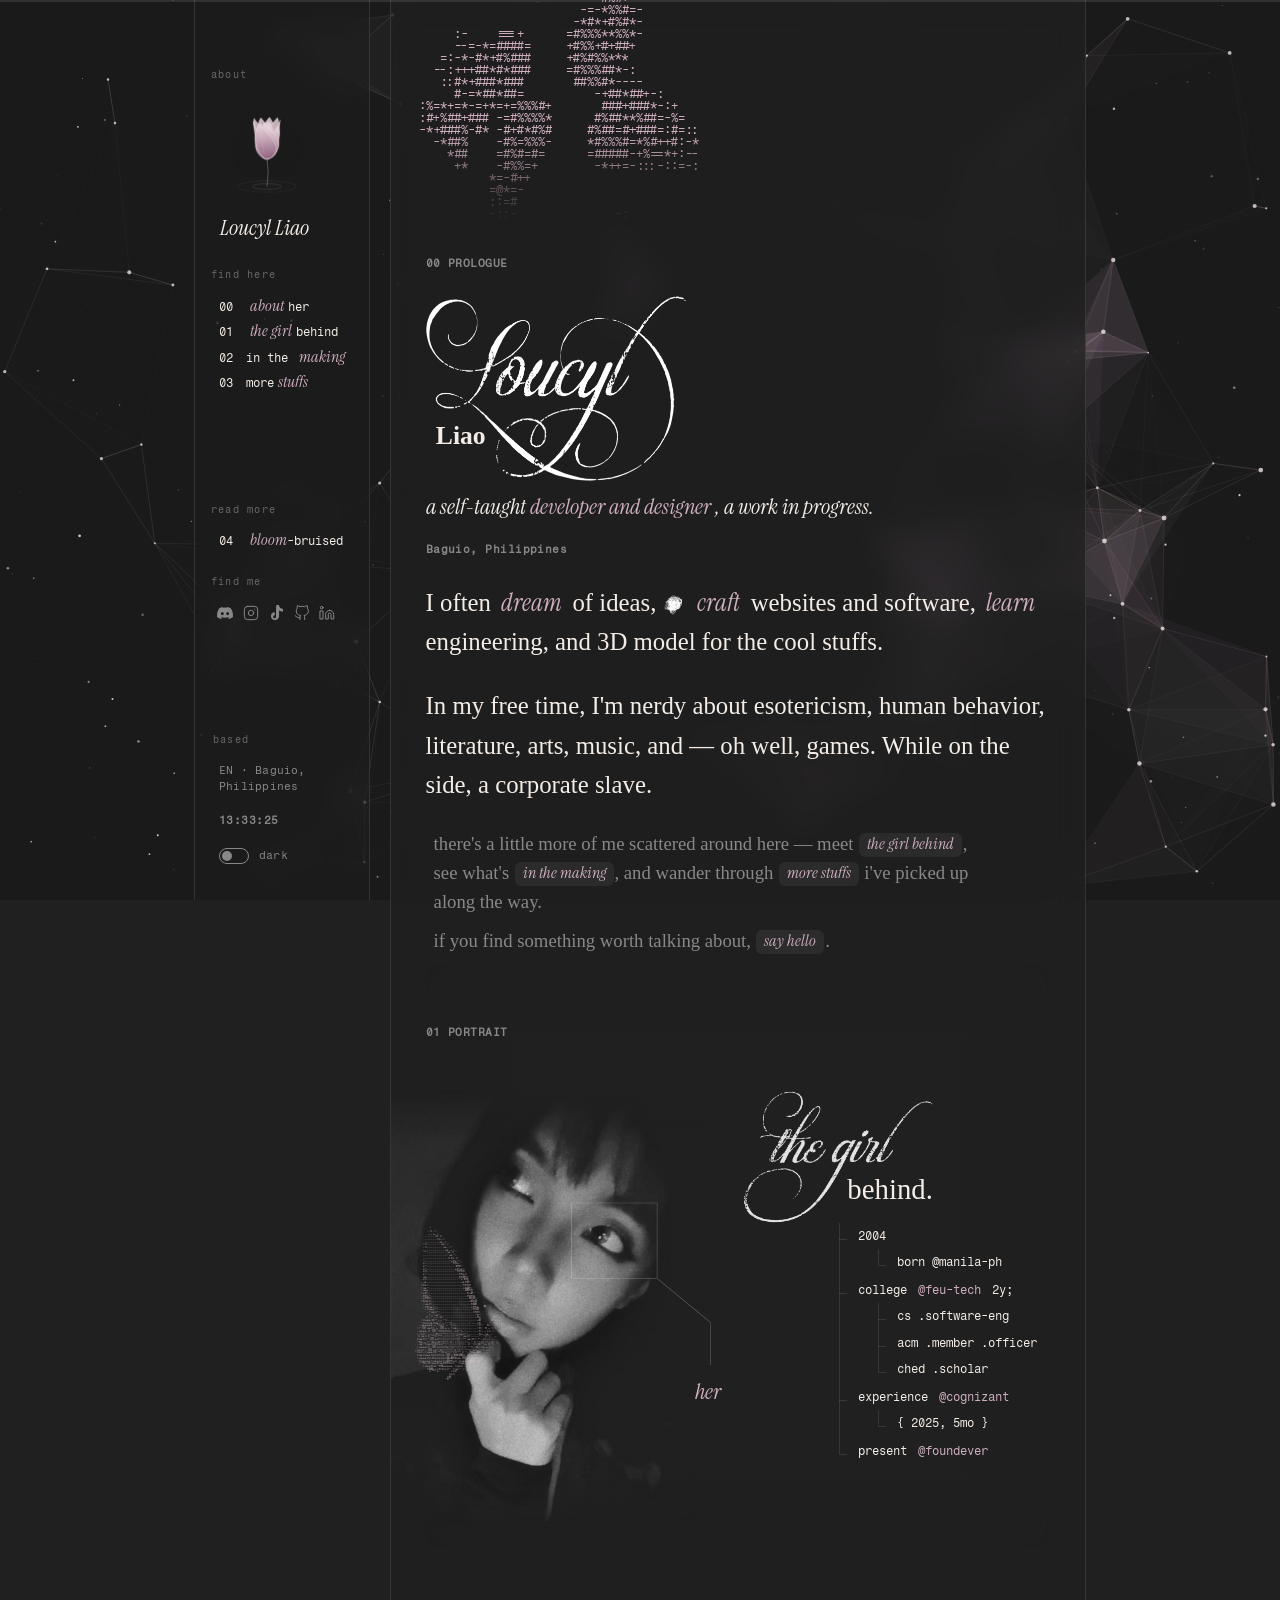
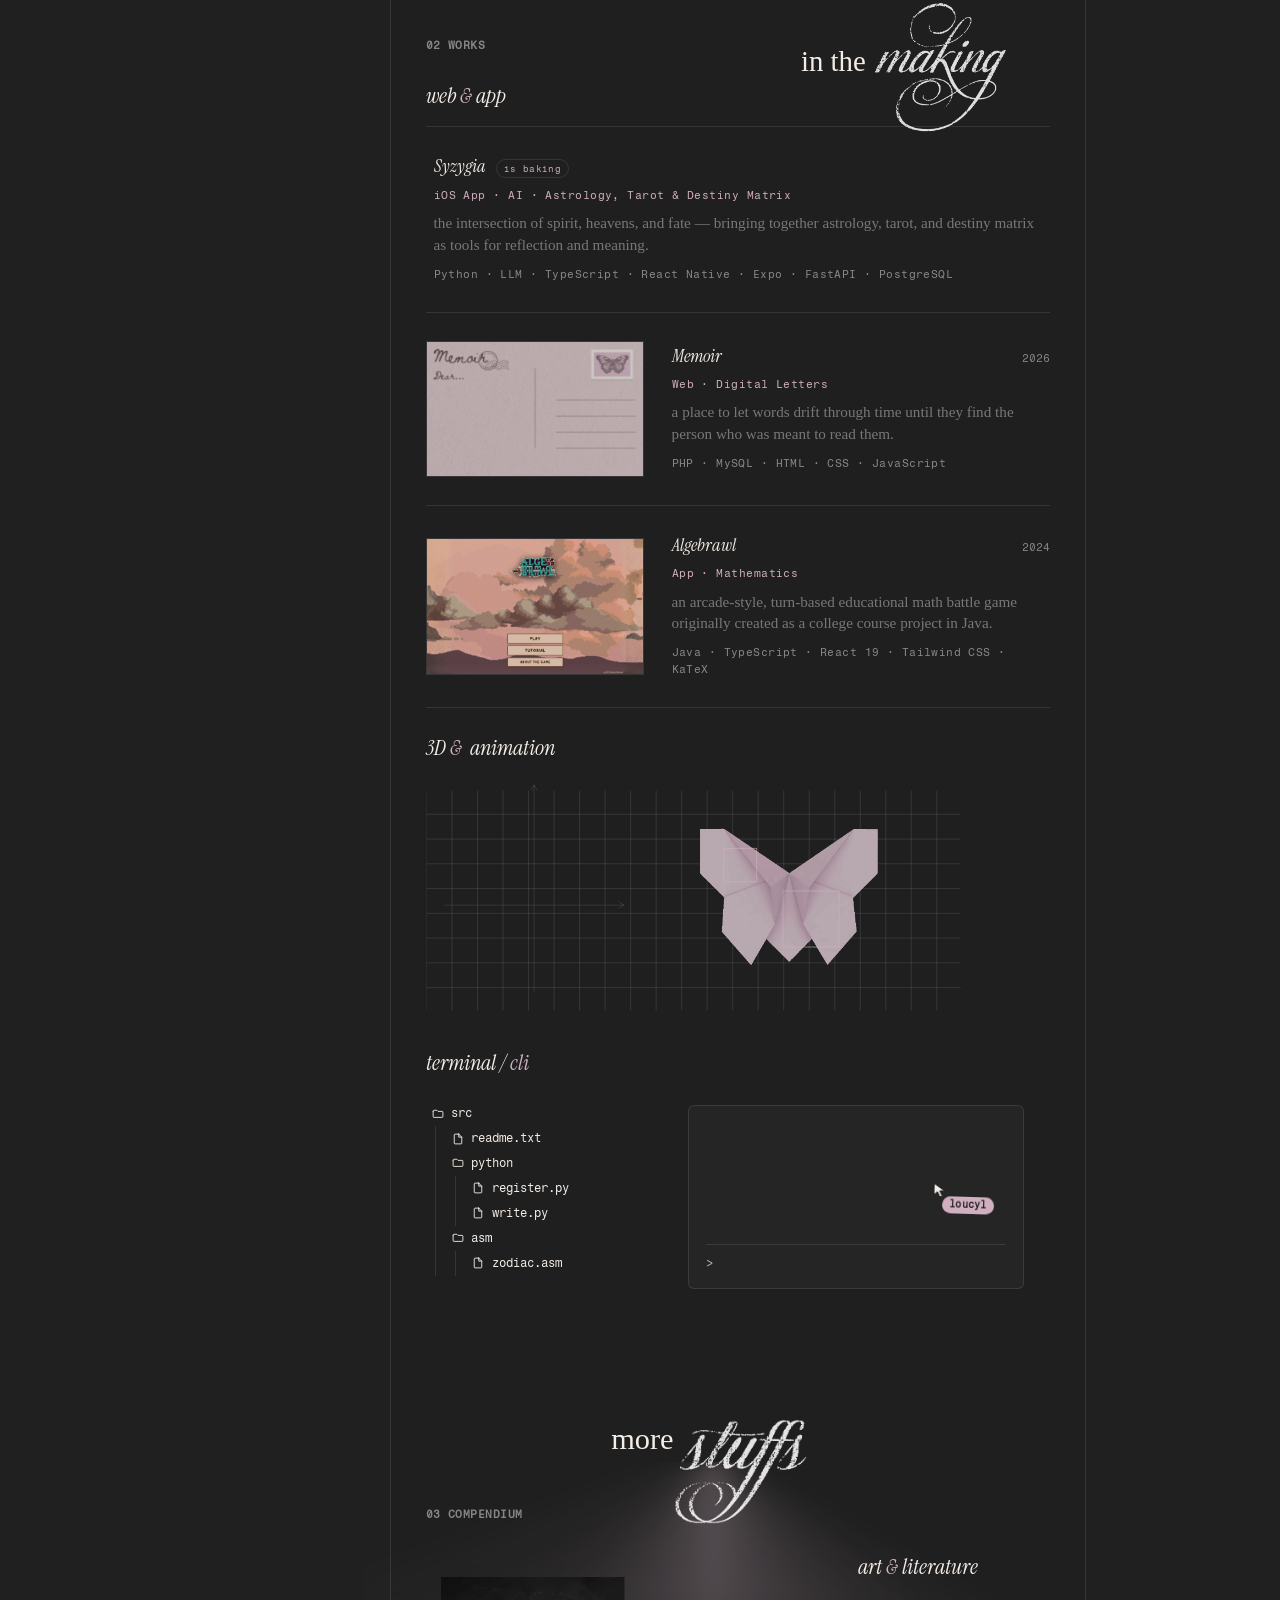
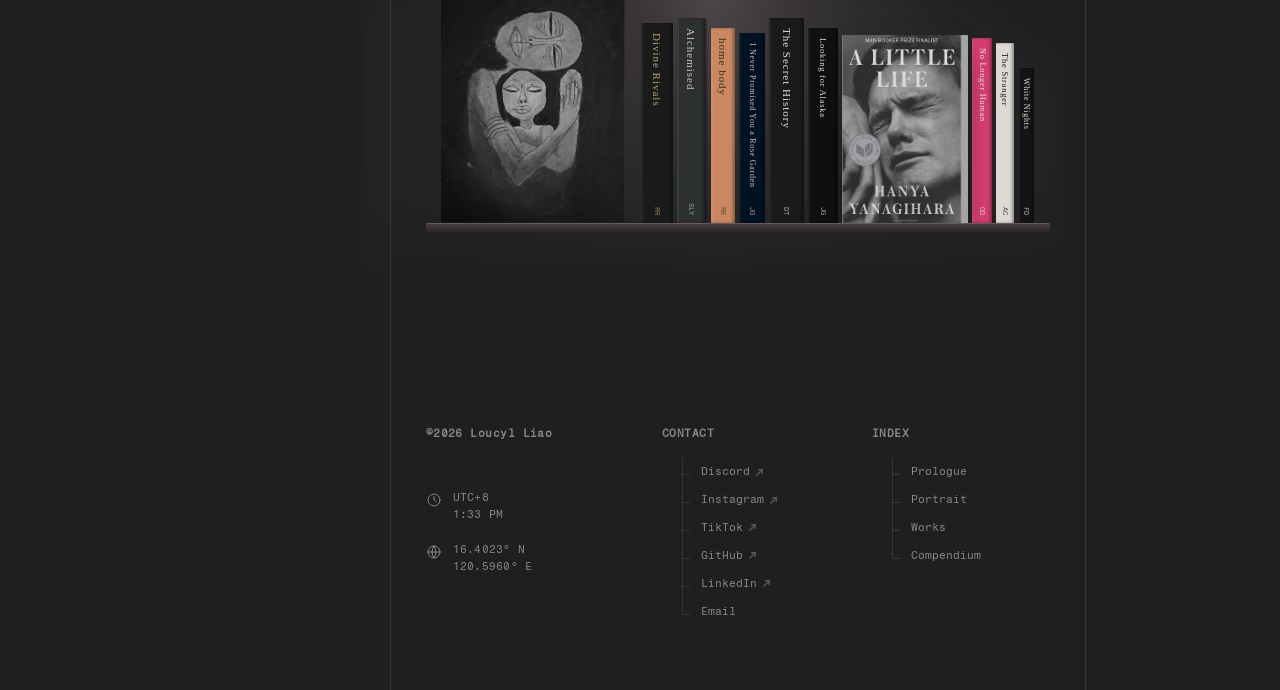
==== commit 52259419: "fixed 3d butterfly interactions" ====
--- a/index.html
+++ b/index.html
@@ -1096,7 +1096,7 @@
         <script type="importmap">
         {
             "imports": {
-                "three": "https:
+                "three": "https://unpkg.com/three@0.170.0/build/three.module.js",
                 "three/addons/": "https://unpkg.com/three@0.170.0/examples/jsm/"
             }
         }
--- a/light-theme.css
+++ b/light-theme.css
@@ -158,11 +158,21 @@
 :root[data-theme="light"] body::-webkit-scrollbar-thumb:hover { background: rgba(58, 42, 51, 0.34); }
 
 @media (max-width: 1023px) {
+    /* glass tints for mobile light mode; lower alpha = more see-through */
+    :root[data-theme="light"] {
+        --glass-main: rgba(251, 245, 247, 0.58);
+        --glass-nav: rgba(251, 245, 247, 0.5);
+        --glass-panel: rgba(251, 245, 247, 0.55);
+    }
     :root[data-theme="light"] .main-content,
-    :root[data-theme="light"] .site-footer { background-color: rgba(251, 245, 247, 0.85); }
-    :root[data-theme="light"] .mobile-header { background-color: rgba(251, 245, 247, 0.75); }
+    :root[data-theme="light"] .site-footer { background-color: var(--glass-main); }
+    :root[data-theme="light"] .mobile-header { background-color: var(--glass-nav); }
     :root[data-theme="light"] .mobile-header > img { mix-blend-mode: normal; }
-    :root[data-theme="light"] .sidebar { background-color: rgba(251, 245, 247, 0.94); }
+    :root[data-theme="light"] .sidebar {
+        background-color: var(--glass-panel);
+        -webkit-backdrop-filter: blur(14px) saturate(1.3);
+        backdrop-filter: blur(14px) saturate(1.3);
+    }
     :root[data-theme="light"] .sidebar-scrim { background: rgba(58, 42, 51, 0.35); }
     :root[data-theme="light"] .mobile-menu-btn { background-color: rgba(58, 42, 51, 0.04); }
     :root[data-theme="light"] .mobile-menu-btn:active { background-color: rgba(58, 42, 51, 0.1); }
@@ -172,7 +182,8 @@
 
 @media (max-width: 700px) {
     :root[data-theme="light"] .project-sheet-panel,
-    :root[data-theme="light"] .project-sheet--fullscreen .project-sheet-scroll > .project-section { background-color: rgba(251, 245, 247, 0.94); }
+    :root[data-theme="light"] .project-sheet--fullscreen .project-sheet-scroll > .project-section { background-color: var(--glass-panel); }
+    :root[data-theme="light"] .project-sheet--fullscreen { --fs-glass: var(--glass-panel); }
     :root[data-theme="light"] .shelf-row > *::after {
         background: linear-gradient(#e8d2dd, #d0afc0);
         box-shadow: 0 7px 16px -7px rgba(90, 50, 70, 0.35);
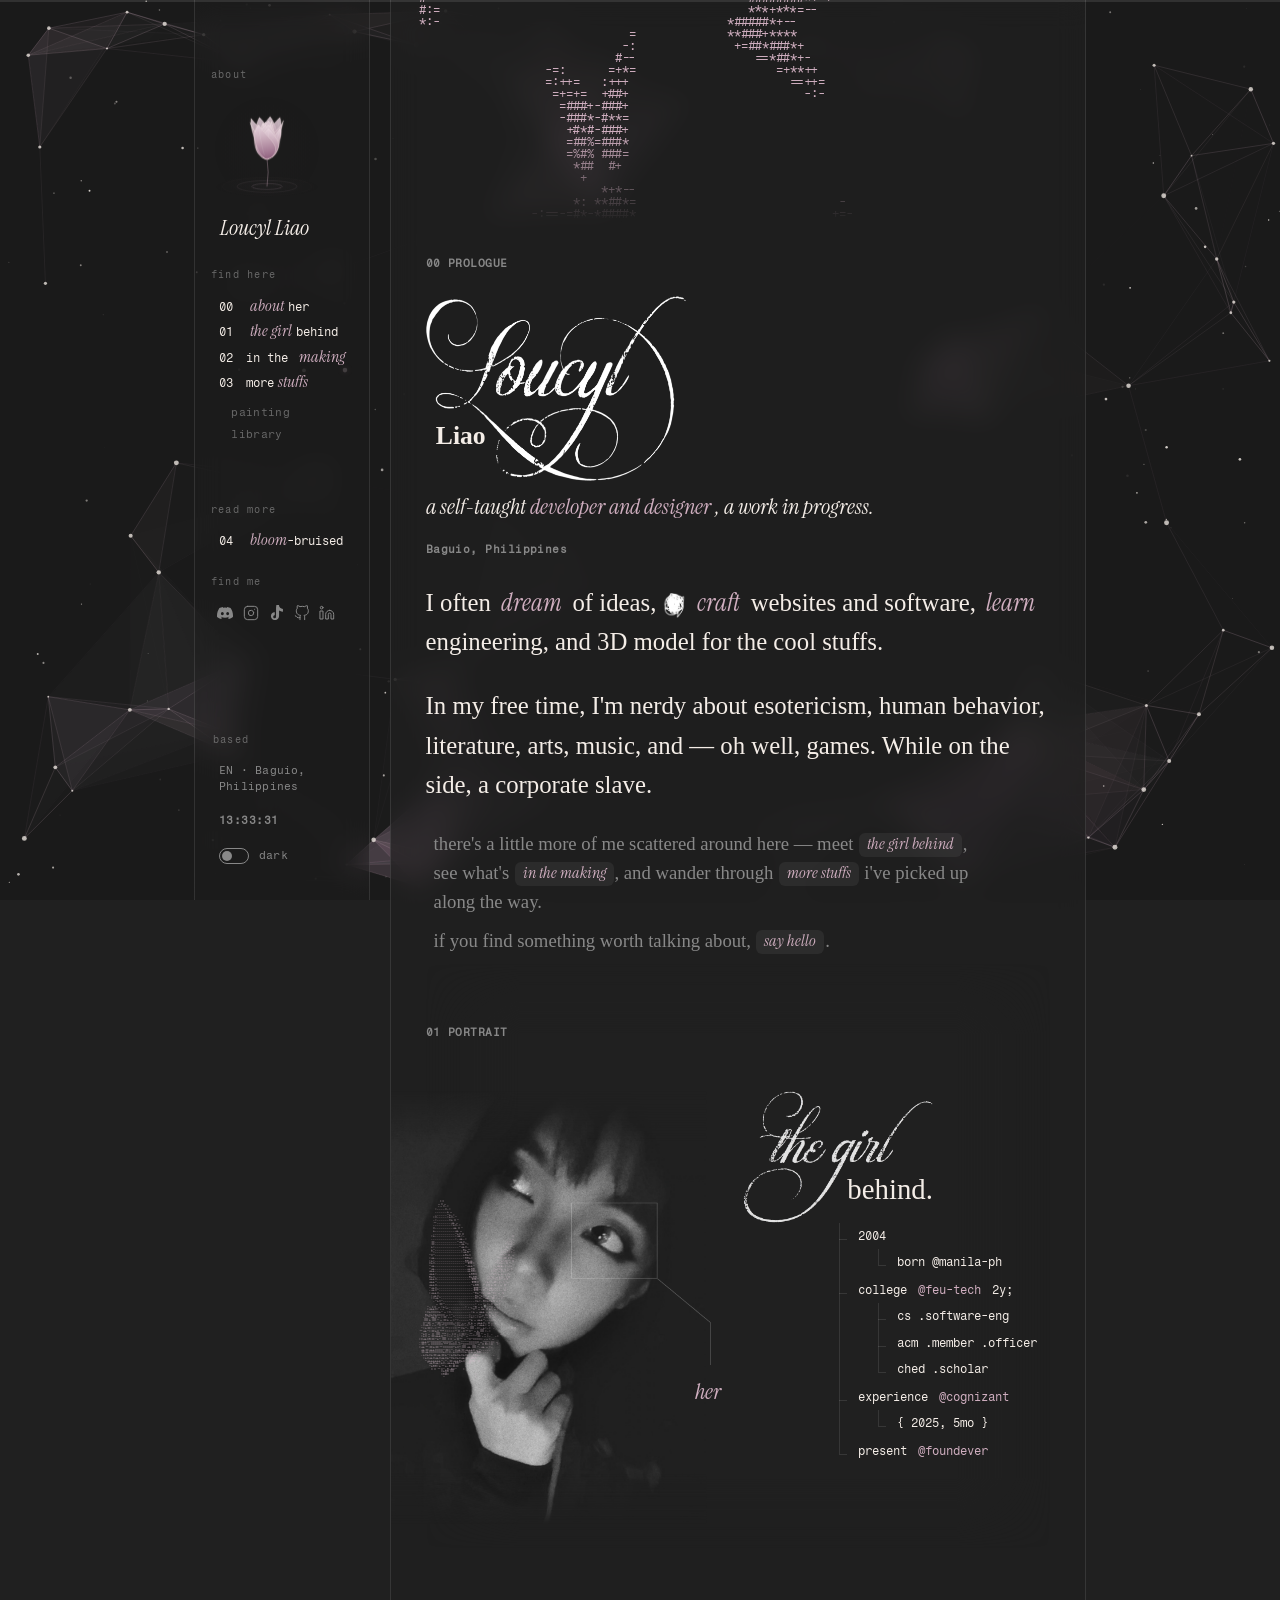
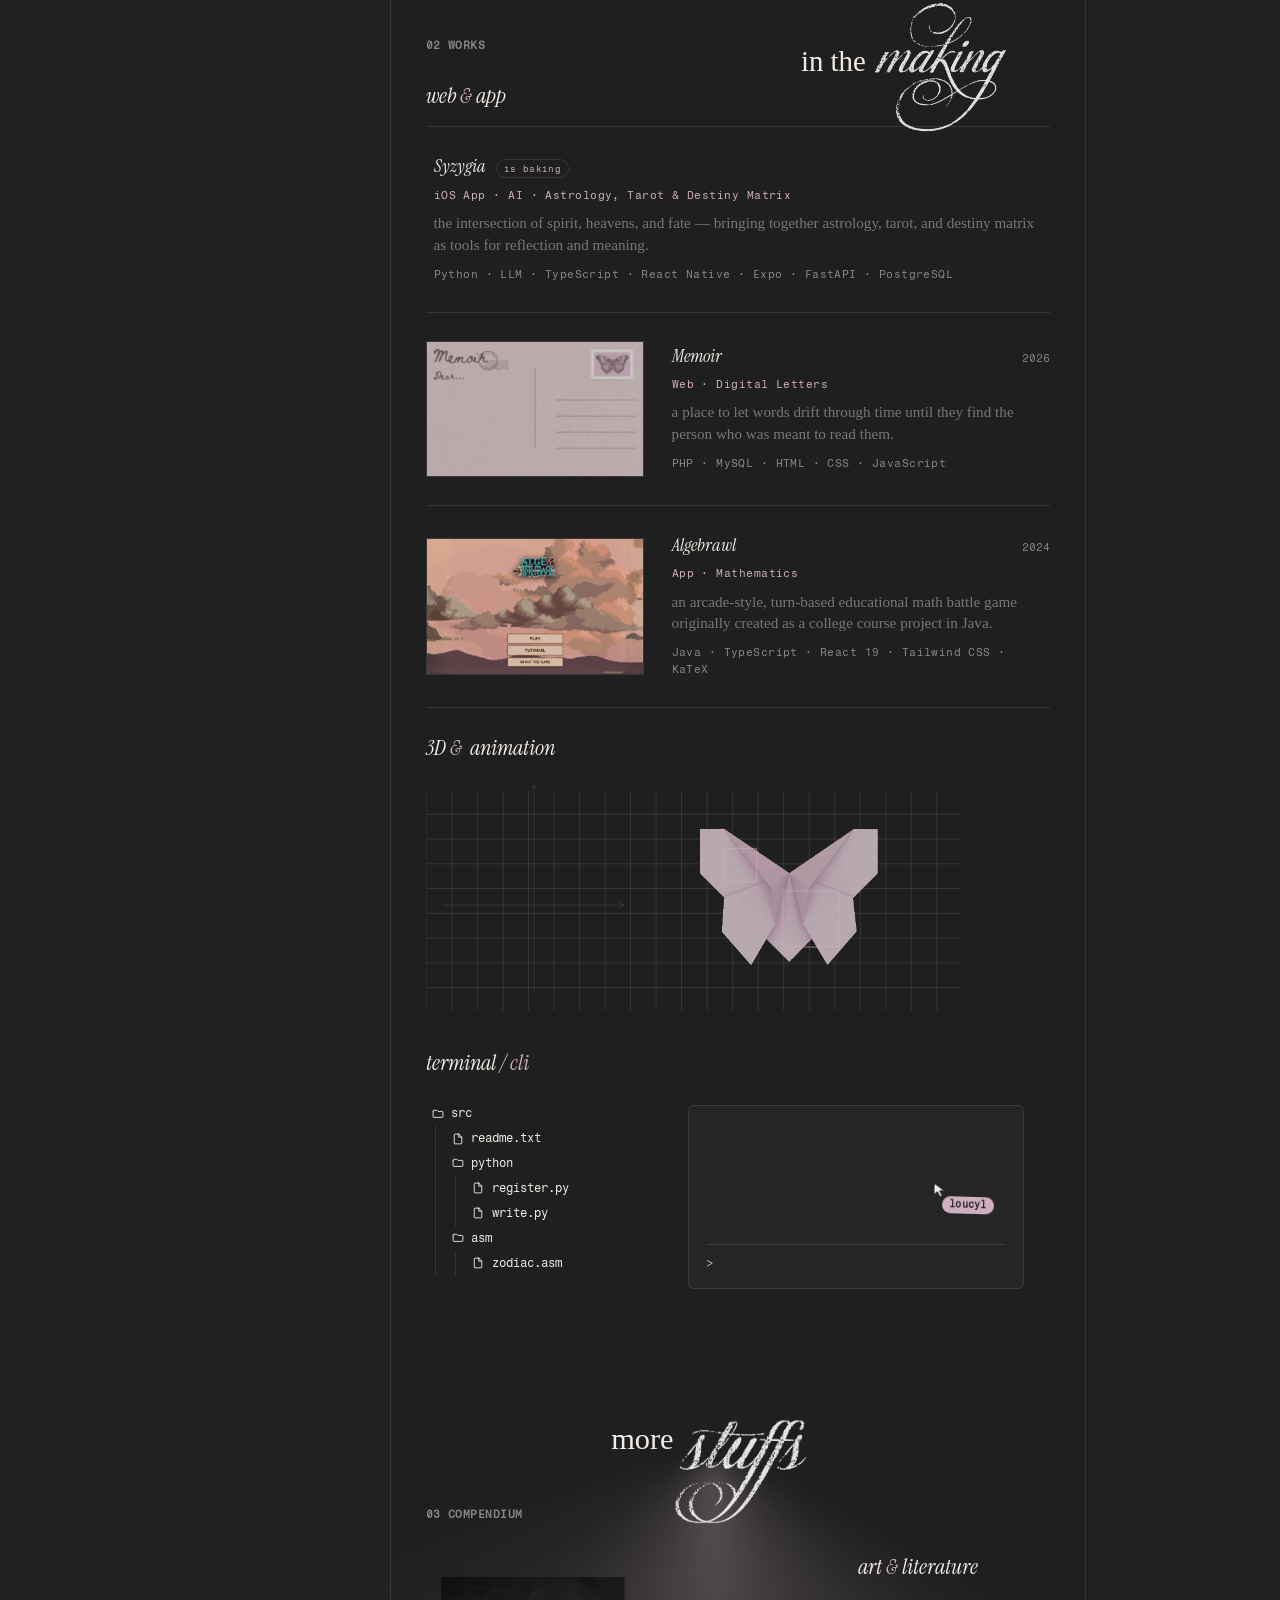
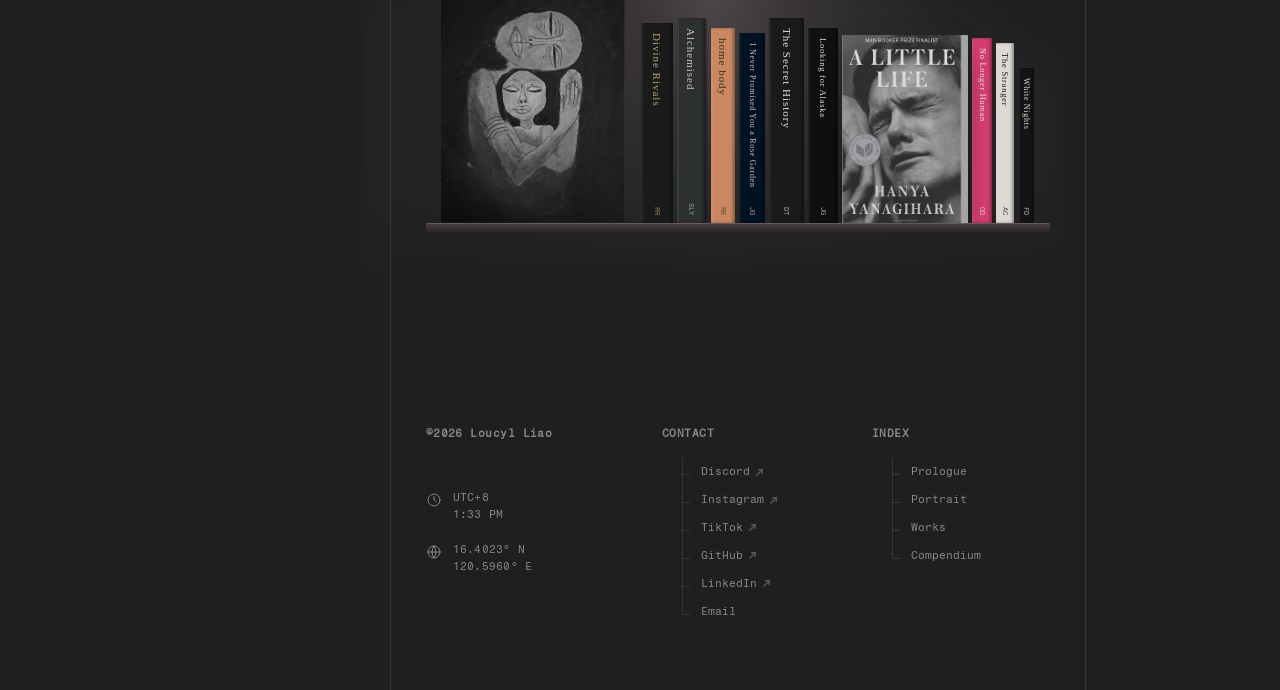
==== commit 74119483: "updated profile img" ====
--- a/index.html
+++ b/index.html
@@ -21,13 +21,13 @@
         <meta property="og:title" content="Loucyl Liao">
         <meta property="og:description" content="developer and designer, a work in progress.">
         <meta property="og:url" content="https://loucyl.space/">
-        <meta property="og:image" content="https://loucyl.space/attachments/loucyl_profile.png">
+        <meta property="og:image" content="https://loucyl.space/attachments/profile.png">
         <meta property="og:image:alt" content="Loucyl Liao">
 
         <meta name="twitter:card" content="summary">
         <meta name="twitter:title" content="Loucyl Liao">
         <meta name="twitter:description" content="developer and designer, a work in progress.">
-        <meta name="twitter:image" content="https://loucyl.space/attachments/loucyl_profile.png">
+        <meta name="twitter:image" content="https://loucyl.space/attachments/profile.png">
         <meta name="twitter:image:alt" content="Loucyl Liao">
 
         <link rel="stylesheet" href="https://cdnjs.cloudflare.com/ajax/libs/KaTeX/0.16.9/katex.min.css">
@@ -48,7 +48,7 @@
                 "name": "Loucyl Liao",
                 "description": "Developer and designer based in Baguio, Philippines.",
                 "url": "https://loucyl.space/",
-                "image": "https://loucyl.space/attachments/loucyl_profile.png",
+                "image": "https://loucyl.space/attachments/profile.png",
                 "sameAs": [
                     "https://github.com/loucylliao",
                     "https://www.linkedin.com/in/loucylliao",
